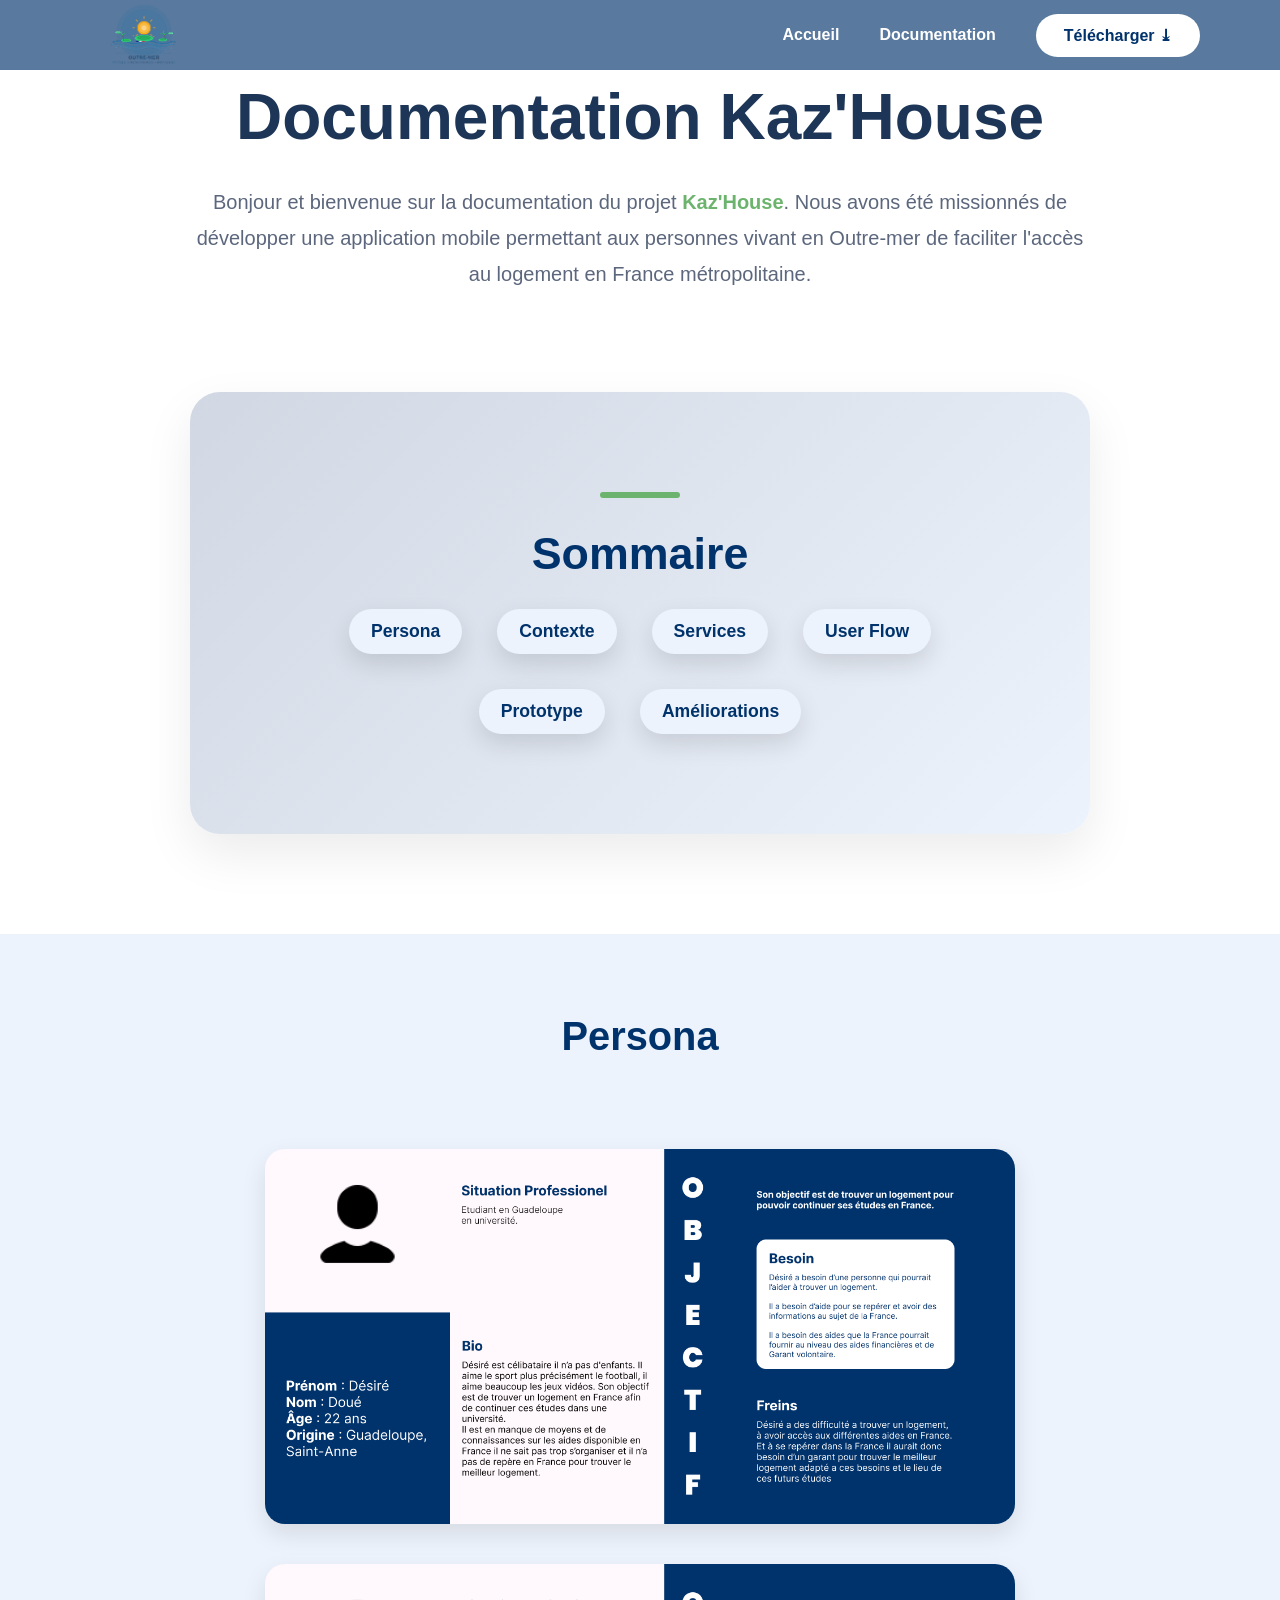
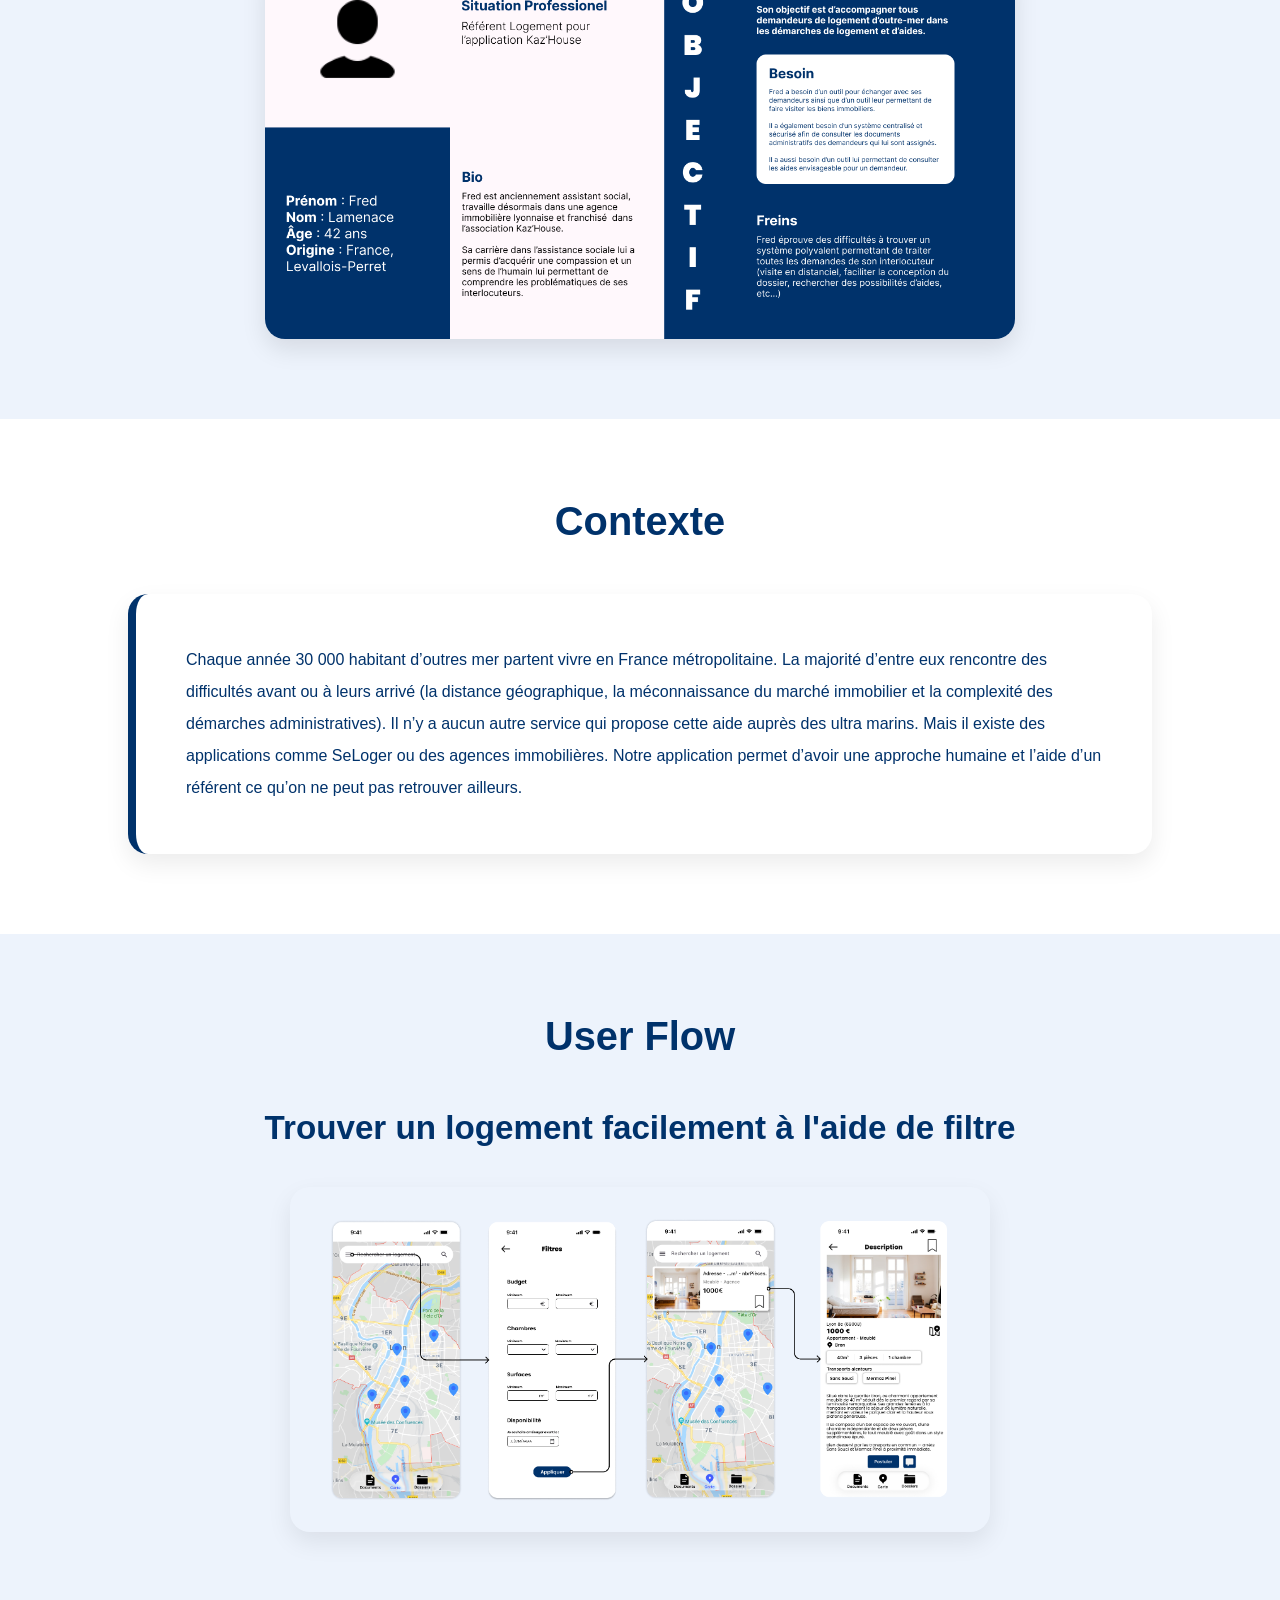
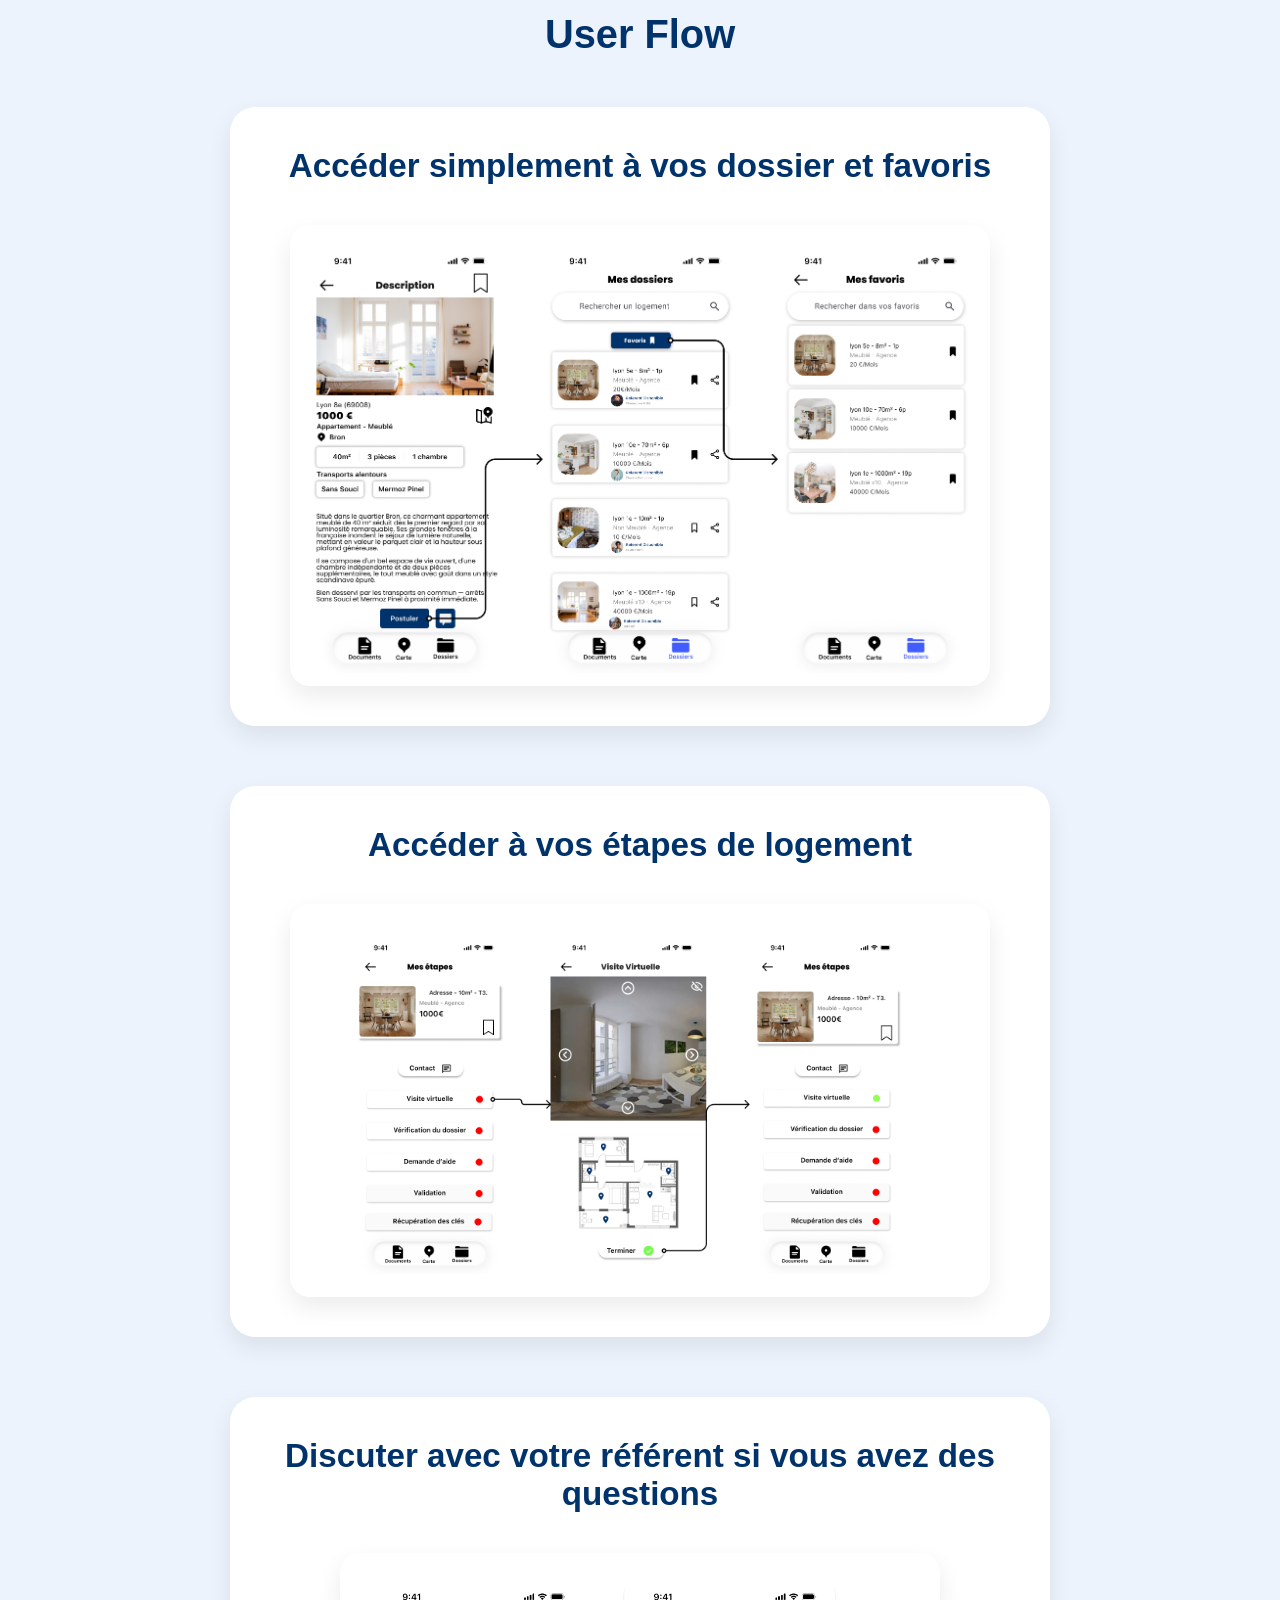
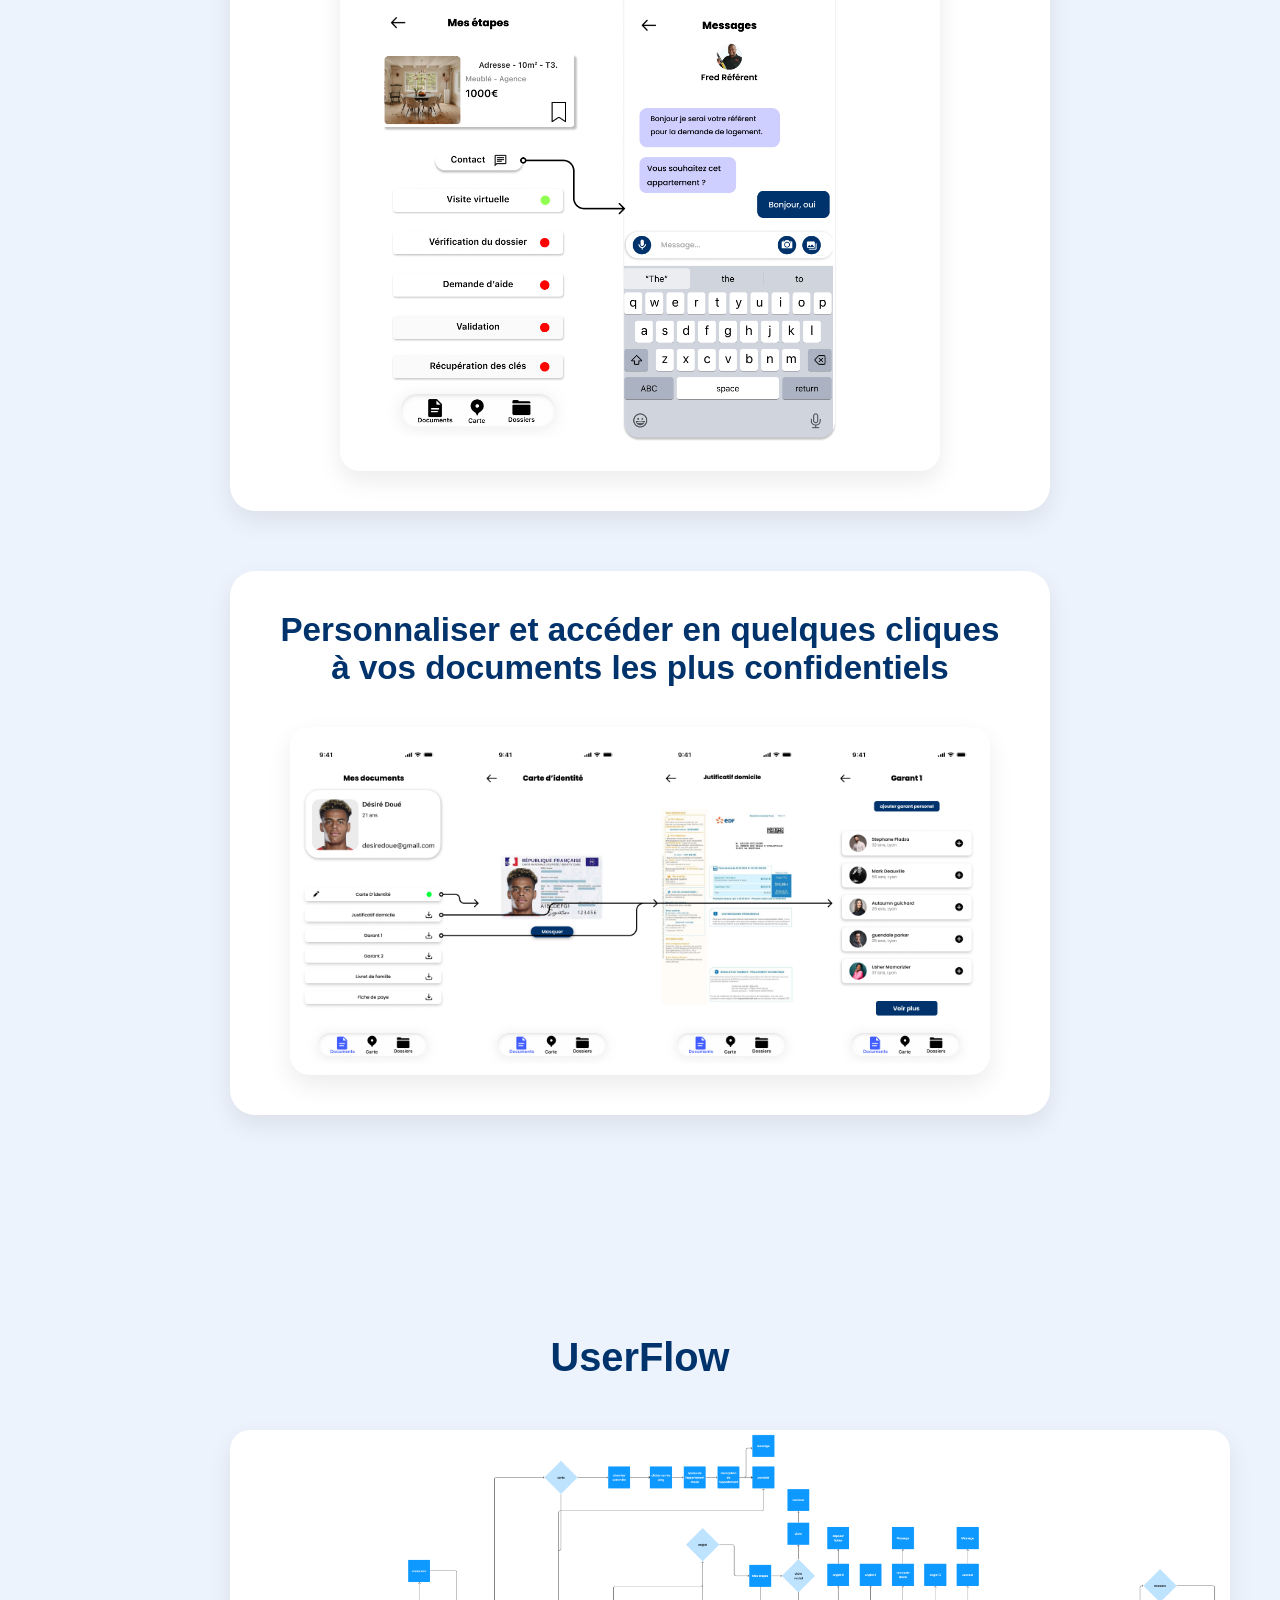
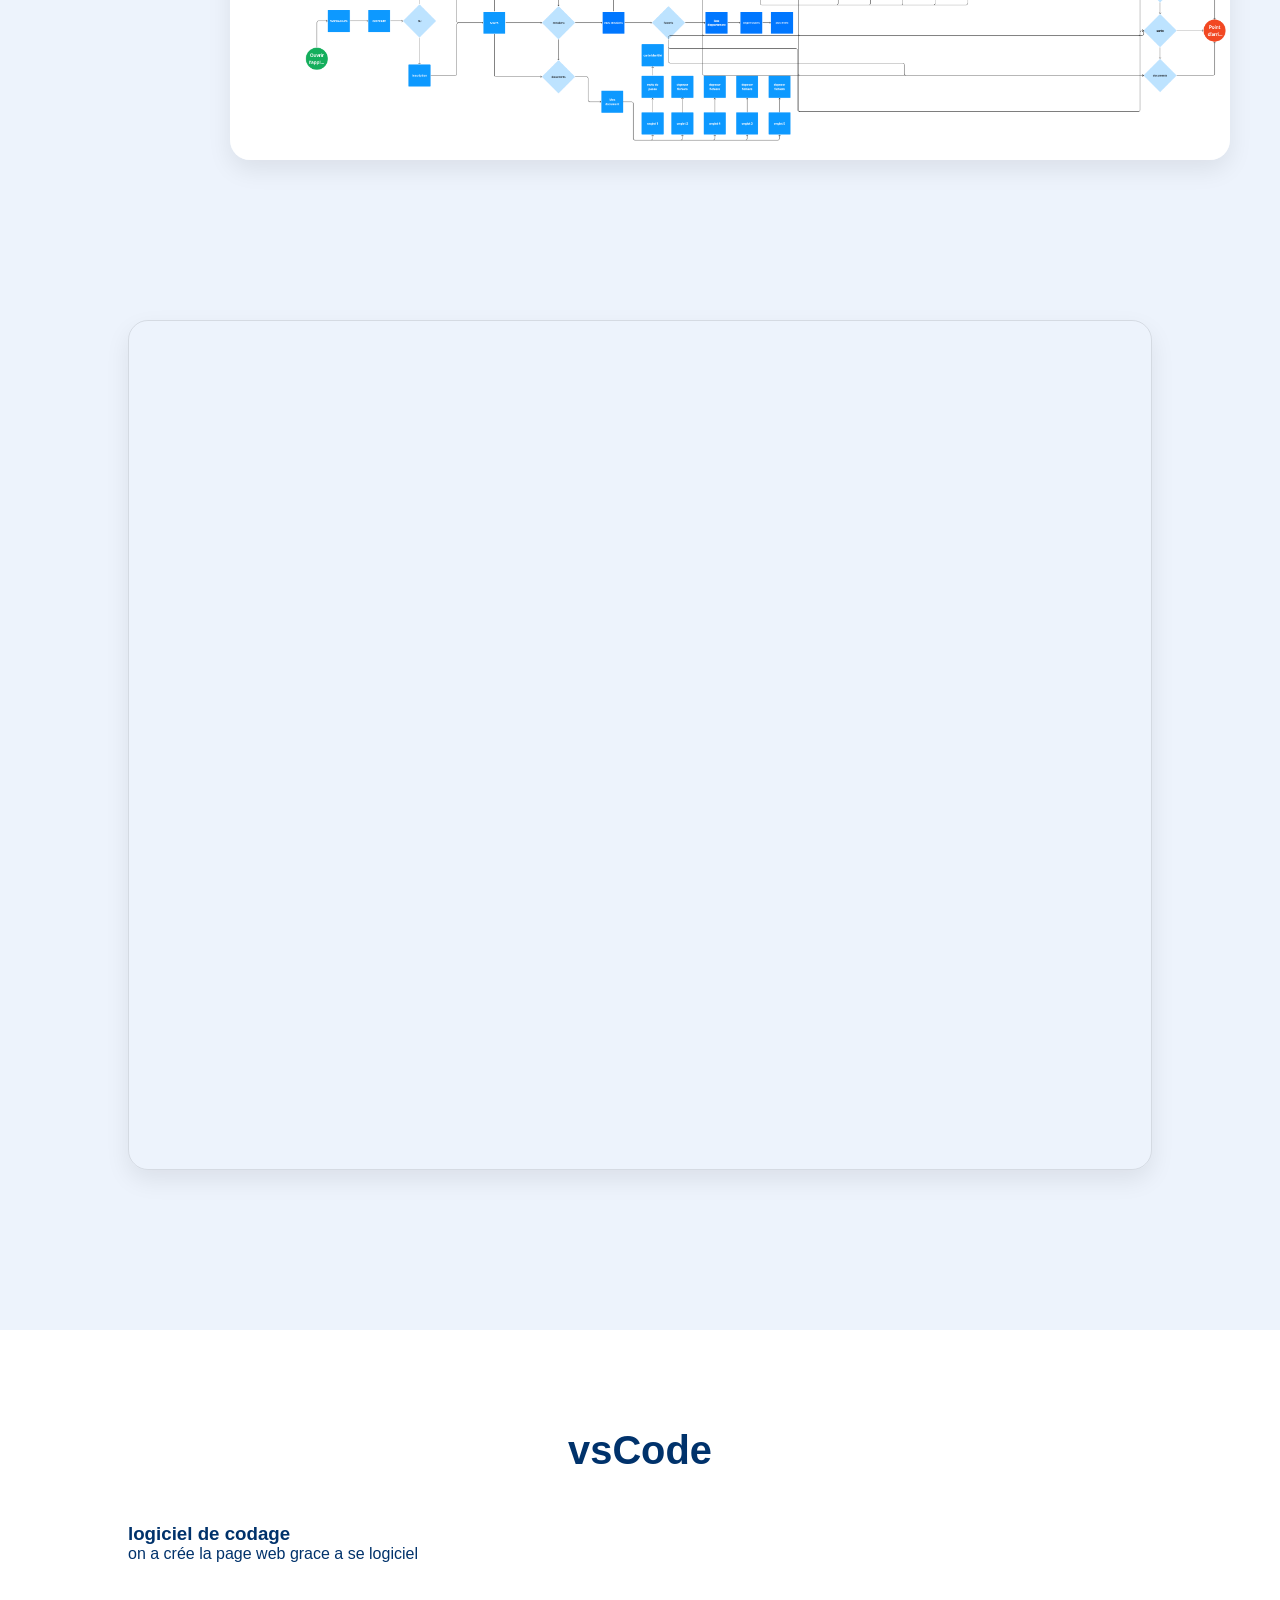
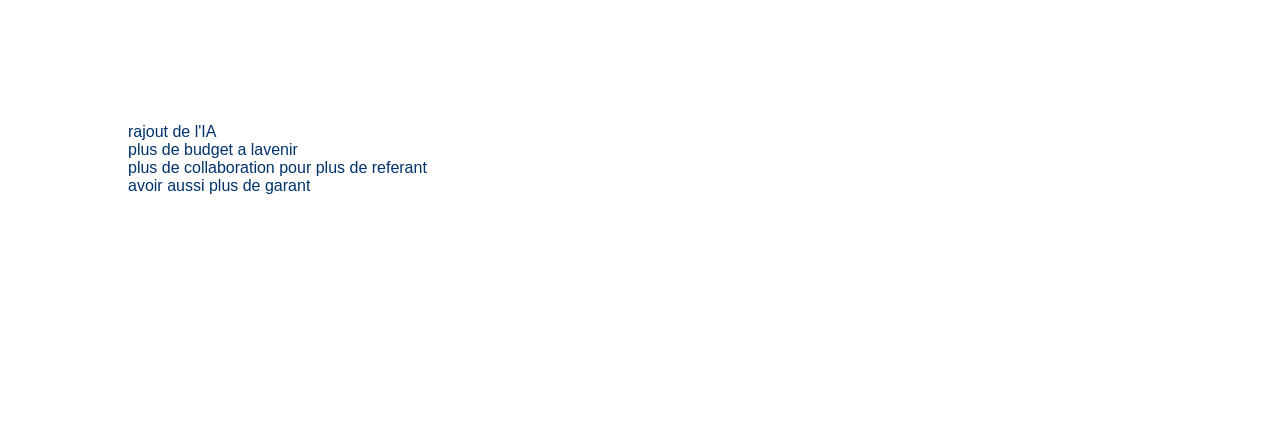
==== pages/documentation/documentation.html @ a9154dba "Update documentation.html" ====
<!DOCTYPE html>
<html lang="fr">

<head>
    <meta charset="UTF-8">
    <meta name="viewport" content="width=device-width, initial-scale=1.0">
    <link rel="stylesheet" href="documentation.css">
    <link rel="stylesheet" href="../../style.css">
    <title>Documentation Kaz'House</title>
</head>

<body>
    <!-- -----NAVIGATION----- -->
    <header>
        <img class="logo" src="../../assets/logo.png" alt="Kaz House" href="../../index.html">
        <nav class="lienNav">
            <a href="../../index.html">Accueil</a>
            <a href="pages/documentation/documentation.html">Documentation</a>
            <a class="buttonNav" href="#cta-section">
                Télécharger ⤓
            </a>
        </nav>
    </header>
    <!-- ---------- -->

    <!-- -----INTRO----- -->
    <section class="intro">
        <h1>Documentation Kaz'House</h1>
        <p>
            Bonjour et bienvenue sur la documentation du projet
            <span>Kaz'House</span>. Nous avons été missionnés de développer
            une application mobile permettant aux personnes vivant en
            Outre-mer de faciliter l'accès au logement en France
            métropolitaine.
        </p>
    </section>

    <section class="sommaire">
        <h2>Sommaire</h2>

        <ul>
            <li><a href="">Persona</a></li>
            <li><a href="">Contexte</a></li>
            <li><a href="">Services</a></li>
            <li><a href="">User Flow</a></li>
            <li><a href="">Prototype</a></li>
            <li><a href="">Améliorations</a></li>
        </ul>
    </section>
    <!-- ---------- -->

    <!-- -----PERSONA----- -->
    <section class="persona">
        <h2>Persona</h2>
        <img class="card-persona" src="../../assets/personaUtilisateur.png" alt="">
        <img class="card-persona" src="../../assets/personaReferent.png" alt="">
    </section>
    <!-- ---------- -->

    <!-- -----CONTEXTE----- -->
    <section class="contexte">
        <h2>Contexte</h2>
        <p class="paragraphe-contexte">Chaque année 30 000 habitant d’outres mer partent vivre en France métropolitaine.
            La majorité d’entre eux rencontre des difficultés avant ou à leurs arrivé (la distance géographique, la
            méconnaissance du marché immobilier et la complexité des démarches administratives).
            Il n’y a aucun autre service qui propose cette aide auprès des ultra marins. Mais il existe des applications
            comme SeLoger ou des agences immobilières. Notre application permet d’avoir une approche humaine et l’aide
            d’un référent ce qu’on ne peut pas retrouver ailleurs.
        </p>
    </section>
    <!-- ---------- -->


    <!-- -----WIREFRAME----- -->
    <section class="section-set-up maquette-section">
        <h2>User Flow</h2>
        <div class="scenario-specifique-maquette">
            <h3>Trouver un logement facilement à l'aide de filtre</h3>
            <div class="images-maquette">
                <img src="../../assets/TrouverLogementFiltre.png">
            </div>
        </div>

        <section class="section-set-up maquette-section">
            <h2>User Flow</h2>
            <div class="UserFlow">
                <h3>Accéder simplement à vos dossier et favoris</h3>
                <div class="images-maquette">
                    <img src="../../assets/frameDescriptionDossier.png">
                </div>
            </div>

            <div class="UserFlow">
                <h3>Accéder à vos étapes de logement</h3>
                <div class="images-maquette">
                    <img src="../../assets/EtapeLogement.png">
                </div>
            </div>

            <div class="UserFlow">
                <h3>Discuter avec votre référent si vous avez des questions</h3>
                <div class="images-documentWire">
                    <img src="../../assets/ReferentAideWire.png">
                </div>
            </div>

            <div class="UserFlow">
                <h3>Personnaliser et accéder en quelques cliques à vos documents les plus confidentiels</h3>
                <div class="images-maquette">
                    <img src="../../assets/DocumentWire.png">
                </div>
            </div>
        </section>

        <section class="wireframe">
            <h2>UserFlow</h2>
            <img src="../../assets/figmaUserflow.png" alt="">
        </section>
        <iframe style="border: 1px solid rgba(0, 0, 0, 0.1);" width="393" height="852" src="https://embed.figma.com/proto/iysvDVxhJqBZxOyCj4x4xF/kaz-home?node-id=725-2071&p=f&scaling=scale-down&content-scaling=fixed&page-id=4%3A27&starting-point-node-id=725%3A2071&embed-host=share%22
        allowfullscreen">
        </iframe>
    </section>

    <!-- -----TECHNOLOGIES----- -->
    <section class="technologies">
        <img class="card-Technologie-Imag"src="" alt="">
        <h2 class="card-Technologie-H2">vsCode</h2>
        <h3 class="card-Technologie-H3">logiciel de codage</h3>
        <p class="card-Technologie-Para">on a crée la page web grace a se logiciel</p>
        

        
    </section>
    <!-- ---------- -->

    <!-- -----EVOLUTIONS----- -->
    <section class="evolutions">

        <p>rajout de l'IA </p>
        <p>plus de budget a lavenir</p>
        <p>plus de collaboration pour plus de referant </p>
        <p>avoir aussi plus de garant</p>
        

    </section>
    <!-- ---------- -->

    <!-- -----INSPIRATIONS----- -->
    <section class="inspirations">

    </section>
    <!-- ---------- -->


</body>

</html>
---- pages/documentation/documentation.css ----
:root{
    --bleu:#00326B;
    --p-size:16px;
    --h1-size:47.78px;
    --h2-size:39.81px;
    --h3-size:33.18px;
    --h5-size:24px;
}

body{
    background-color:#F7F9FC;
}


header {
    position: fixed;
    top: 0;
    left: 0;
    width: 100%;
    height: 70px;
    padding: 0 80px;
    display: flex;
    justify-content: space-between;
    align-items: center;
    background: rgba(0, 50, 107, .65);
    z-index: 9999;
}

/* INTRO */

.intro {
    margin-top: 100px;
    max-width: 1100px;
    margin: 80px auto;
    text-align: center;
    padding: 0 20px;
}

.intro h1 {
    font-size: 4rem;
    font-weight: 700;
    margin-bottom: 30px;
    color: #1d3557;
}

.intro span {
    color: #6CB46D;
    font-weight: 700;
}

.intro p {
    max-width: 900px;
    margin: auto;
    font-size: 1.25rem;
    line-height: 1.8;
    color: #5c677d;
}

/* SOMMAIRE */

.sommaire {
    max-width: 900px;
    margin: 100px auto;
    padding: 50px;
    background: white;
    border-radius: 30px;
    box-shadow: 0 20px 50px rgba(0,0,0,0.08);
}

.sommaire h2 {
    text-align: center;
    font-size: 2.8rem;
    margin-bottom: 50px;
    color: #1d3557;
}

.sommaire ul {
    list-style: none;
    padding: 0;
    display: grid;
    grid-template-columns: repeat(auto-fit,minmax(250px,1fr));
    gap: 20px;
}

.sommaire li {
    transition: .3s;
}

.sommaire a {
    display: block;
    text-decoration: none;
    background: linear-gradient(135deg,#EDF3FC,#EDF3FC);
    color: white;
    padding: 22px;
    border-radius: 20px;
    font-size: 1.1rem;
    font-weight: 600;
    text-align: center;
    transition: .3s;
    box-shadow: 0 10px 25px rgba(0,0,0,0.12);
}

.sommaire a:hover {
    transform: translateY(-6px);
    box-shadow: 0 20px 35px rgba(0,0,0,0.15);
}

/* séparation */

.sommaire::before {
    content: "";
    display: block;
    width: 80px;
    height: 6px;
    background: #6CB46D;
    margin: 0 auto 30px;
    border-radius: 20px;
}




/* DEBUT Section nav */

.logo {
    height: 74px;
}

.lienNav {
    display: flex;
    align-items: center;
    gap: 40px;
}

.lienNav a {
    text-decoration: none;
    color: white;
    font-weight: 600;
}

.buttonNav {
    background: white;
    color: var(--bleu) !important;
    padding: 12px 28px;
    border-radius: 30px;
}

/* Section hero */

.sommaire{
    background:linear-gradient(135deg,#d1d8e3,#EDF3FC);
    padding:100px 10%;
    text-align:center;
}

.sommaire h1{
    color:white;
    font-size:var(--h1-size);
    margin-bottom:50px;
}

.sommaire div{
    background:white;
    max-width:700px;
    margin:auto;
    padding:40px;
    border-radius:25px;
    box-shadow:0 10px 30px rgba(0,0,0,0.1);
}

.sommaire h2{
    color:var(--bleu);
    margin-bottom:30px;
}

.sommaire ul{
    list-style:none;
    display:flex;
    justify-content:center;
    flex-wrap:wrap;
    gap:35px;
}

.sommaire li a{
    text-decoration:none;
    color:var(--bleu);
    font-weight:bold;
    background:#EDF3FC;
    padding:12px 22px;
    border-radius:30px;
}

/* Section hero */
section{
    padding:80px 10%;
}

section h2{
    text-align:center;
    color:var(--bleu);
    font-size:var(--h2-size);
    margin-bottom:50px;
}






/* Section Persona */

.persona{
    display:flex;
    justify-content:center;
    flex-direction:column;
    align-items:center;
    gap:40px;
    flex-wrap:wrap;
    background:#EDF3FC;
}

.card-persona{
    width:750px;
    max-width:100%;
    border-radius:20px;
    box-shadow:0 10px 25px rgba(0,0,0,0.1);
}
/* Section Persona */



/* Section contexte */

.paragraphe-contexte{
    background:white;
    max-width:1100px;
    margin:auto;
    padding:50px;
    border-radius:20px;
    line-height:2;
    box-shadow:0 10px 25px rgba(0,0,0,0.08);
    border-left:8px solid var(--bleu);
}
/* Section contexte */




/* Section Maquette */


.maquette-section{
    background:#EDF3FC;
    padding-bottom:80px;
}

.UserFlow{
    background:white;
    border-radius:25px;
    padding:40px;
    margin-bottom:60px;
    box-shadow:0 10px 25px rgba(0,0,0,0.08);
}

.maquette-section h3{
    text-align:center;
    font-size:var(--h3-size);
    color:var(--bleu);
    margin-bottom:40px;
}

.images-maquette{
    display:flex;
    justify-content:center;
    gap:30px;
}

.images-maquette img{
    width:700px;
    border-radius:20px;
    box-shadow:0 10px 25px rgba(0,0,0,0.08);
}

.images-documentWire{
    display:flex;
    justify-content:center;
    gap:30px;
}
.images-documentWire img{
    width:600px;
    border-radius:20px;
    box-shadow:0 10px 25px rgba(0,0,0,0.08);
    
}
/* Section Maquette */





/* Section UserFlow */
.wireframe{
    text-align:center;
}

.wireframe img{
    width:100%;
    width:1000px;
    border-radius:20px;
    box-shadow:0 10px 25px rgba(0,0,0,0.08);
    display:flex;
    justify-content:center;
}

.wireframe{
    text-align:center;
    font-size:var(--h3-size);
    color:var(--bleu);
}
/* Section UserFlow */

/* Section Figma */

iframe{
    display:block;
    width:100%;
    max-width:1200px;
    height:850px;
    margin:80px auto;
    border:none;
    border-radius:20px;
    box-shadow:0 10px 25px rgba(0,0,0,0.08);
}
/* Section UserFlow */
---- style.css ----
:root {
    --bleu: #00326B;
    --p-size: 16px;
    --h1-size: 47.78px;
    --h2-size:39.81px;
    --h3-size:33.18px;
    --h5-size: 24px;
}

* {
    margin: 0;
    padding: 0;
    box-sizing: border-box;
    font-family: "Poppins", sans-serif;
    text-decoration: none;
}

body {
    background: #ffffff;
    color: var(--bleu);
}
p{
    font-size: var(--p-size);
}
header {
    position: fixed;
    top: 0;
    left: 0;
    width: 100%;
    height: 70px;
    padding: 0 80px;
    display: flex;
    justify-content: space-between;
    align-items: center;
    background: rgba(0, 50, 107, .65);
    z-index: 9999;
}




/* DEBUT Section nav */

.logo {
    height: 74px;
}

.lienNav {
    display: flex;
    align-items: center;
    gap: 40px;
}

.lienNav a {
    text-decoration: none;
    color: white;
    font-weight: 600;
}

.buttonNav {
    background: white;
    color: var(--bleu) !important;
    padding: 12px 28px;
    border-radius: 30px;
}

/* FIN Section nav */







/* DEBUT Section hero */

.hero {
    height: 100vh;
    background: url("assets/imgHeroBackground.png");
    background-size: cover;
    background-position: center;
    display: flex;
    align-items: center;
    padding-left: 110px;
}

.heroContent {
    max-width: 600px;
    margin-top: 40px;
}

.heroContent h1 {
    color: white;
    font-size: var(--h1-size);
    font-weight: 700;
    line-height: 1.1;
    margin-bottom: 40px;
}

.stores {
    display: flex;
    gap: 20px;
}

.stores img {
    height: 55px;
}

/* FIN Section nav */





/* DEBUT Section problematique */

.problematic{
    background-color: var(--bleu);
    color: white;
}

.title-problematic{
    display: flex;
    justify-content: center;
    padding: 64px;
    font-size: var(--h2-size);
}

.content-problematic{
    display: flex;
    flex-direction: row;
    justify-content: center;
    align-items: center;
}

.img-problematic{
    width: 569px;
    height: 493px;
    padding: 30px;
}

.text-problematic{
    display: flex;
    flex-direction: column;
    gap: 24px;
    padding: 83px;
}

/* FIN Section problematique */








/* DEBUT Section solution */

.solution {
    padding: 100px 8%;
}

.solution h2 {
    text-align: center;
    font-size: var(--h2-size);
    color: var(--bleu);
    margin-bottom: 50px;
}

.boxReferent {
    max-width: 1200px;
    margin: auto;
    border: 4px solid var(--bleu);
    border-radius: 40px;
    padding: 35px 60px;
    background: white;
    text-align: center;
    margin-bottom: 80px;
}

.boxReferent p {
    color: var(--bleu);
    font-size: var(--p-size);
    font-weight: 600;
    line-height: 1.4;
}

.referentContent {
    display: flex;
    justify-content: center;
    align-items: center;
    gap: 100px;
}

.referentImage{
    width: 450px;
    
}

.referentTexte {
    max-width: 500px;
}

.referentTexte p {
    color: var(--bleu);
    font-size: var(--p-size);
    font-weight: 600;
    line-height: 1.7;
}

/* FIN Section solution */




.solutionReferent{
    padding: 120px 8%;
    background: #ffffff;
}

.solutionReferent h2{
    text-align: center;
    font-size: var(--h2-size);
    font-weight: 700;
    color: var(--bleu);
    margin-bottom: 80px;
}

.solutionReferent > div{
    display: flex;
    flex-direction: column;
    gap: 50px;
}

.solutionReferent article{
    display: flex;
    align-items: center;
    gap: 60px;
    background: #fff;
    border-radius: 35px;
    padding: 40px;
    box-shadow: 0 15px 40px rgba(0,0,0,0.08);
    transition: 0.3s;
}

.solutionReferent article:hover{
    transform: translateY(-8px);
}

.solutionReferent article:nth-child(even){
    flex-direction: row-reverse;
}

.solutionReferent article img{
    width: 220px;
    max-width: 45%;
    border-radius: 25px;
    object-fit: cover;
}

.solutionReferent article div{
    flex: 1;
}

.solutionReferent article h3{
    font-size: var(--h3-size);
    color: var(--bleu);
    margin-bottom: 20px;
    line-height: 1.3;
}

.solutionReferent article p{
    font-size: var(--p-size);
    line-height: 1.8;
    color: black;
}

/*Section solutionReferent */






/* Section Service */
.services{
    display:flex;
    flex-direction:row;
    gap:30px;
    flex-wrap:wrap;
    justify-content:center;
    margin-bottom:80px;
}

.services h2{
    width:100%;
    text-align:center;
    color:var(--bleu);
    font-size:var(--h2-size);
    margin-bottom:5px;
}

.card{
    width:310px;
    background:white;
    padding:35px;
    border-radius:20px;
    text-align:center;
    box-shadow:0 10px 25px rgba(0,0,0,0.08);
    transition:0.3s;
}

.card:hover{
    transform:translateY(-8px);
}

.card img{
    width:100%;
    width:100px;
    margin-bottom:20px;
}

.card h3{
    color:var(--bleu);
    margin-bottom:15px;
    font-size:var(--h4-size);
}

.card p{
    line-height:1.8;
    font-size:var(--p-size);
}

.Information{
    display: flex;
    flex-direction: row;
}

.Information p{
    margin-left: 10px;
    font-size: 10px;
    color: var(--bleu);
}
/* Section Service */









/* DEBUT Section preuve */
.preuve {
    background: var(--bleu);
    padding: 120px 8%;
}

.preuve h2 {
    text-align: center;
    font-size: var(--h2-size);
    color: white;
    margin-bottom: 100px;
}

.statsContainer {
    display: flex;
    justify-content: center;
    gap: 120px;
    margin-bottom: 100px;
}

.statCard {
    max-width: 450px;
    text-align: center;
    color: white;
}

.statCard h3 {
    font-size: var(--h3-size);
    font-weight: 300;
    margin-bottom: 10px;
}

.statTitre {
    color: #F3FF55;
    font-weight: 700;
    margin-bottom: 20px;
}

.statCard p:last-child {
    line-height: 1.6;
}

.avis {
    display: flex;
    justify-content: center;
    gap: 40px;
}

.cardAvis {
    width: 320px;
    background: white;
    padding: 20px;
    border-radius: 15px;
}

.cardAvis img {
    width: 45px;
    height: 45px;
    border-radius: 50%;
    margin-bottom: 15px;
}

.cardAvis p {
    font-size: var(--p-size);
    line-height: 1.5;
    margin-bottom: 15px;
}

.etoiles {
    font-size: 1.4rem;
    color: #b3be0c;
}
.etoiles span {
    font-size: (var(--p-size));
    color: (--bleu);
}

/* FIN Section preuve */







/* DEBUT Section engagement */


.engagement{
    text-align: center;
    padding: 80px 20px;
    background-color: #f5f5f5;
}

.titreEngagement h3{
    font-size: 60px;
    color: #003b82;
    margin-bottom: 20px;
}

.titreEngagement p{
    color: #003b82;
    margin-bottom: 50px;
}

.contenuEngagement ul{
    list-style: none;
    padding: 0;
    display: flex;
    flex-wrap: wrap;
    justify-content: center;
    gap: 15px;
}

.contenuEngagement li{
    background-color: #e8f0fa;
    color: #003b82;
    padding: 15px 25px;
    border-radius: 30px;
}

.btnDownload{
    display: inline-block;
    margin-top: 50px;
    background-color: #003b82;
    color: white;
    text-decoration: none;
    padding: 25px 60px;
    border-radius: 15px;
    font-weight: bold;
}

/* FIN Section Engagement */





/* DEBUT Section CTA */


.container{
    margin: auto;
    width: 1080px;
}

.cta-section {
    background: var(--bleu);
    color: white;
    min-height: 100vh;
    display: flex;
    align-items: center;
}

.content-cta{
    display: flex;
    flex-direction: row;
    justify-content: center;
    gap : 8rem;
    align-items: center;
    margin: auto;
    width: 90px;
}

.stores-cta{
    display: flex;
    gap : 50px;
}

.stores-cta img{
    width: 234px;
    height: 69px;
    margin-top: 50px;
}

.qrcode-cta img{
    width: 353px;
}

.text-app-cta{
    font-size: var(--h5-size);
    font-weight: bold;
}

.text-qr-cta{
    font-size: var(--h5-size);
    font-weight: bold;
    text-align: end;
}

    /* FIN Section CTA */
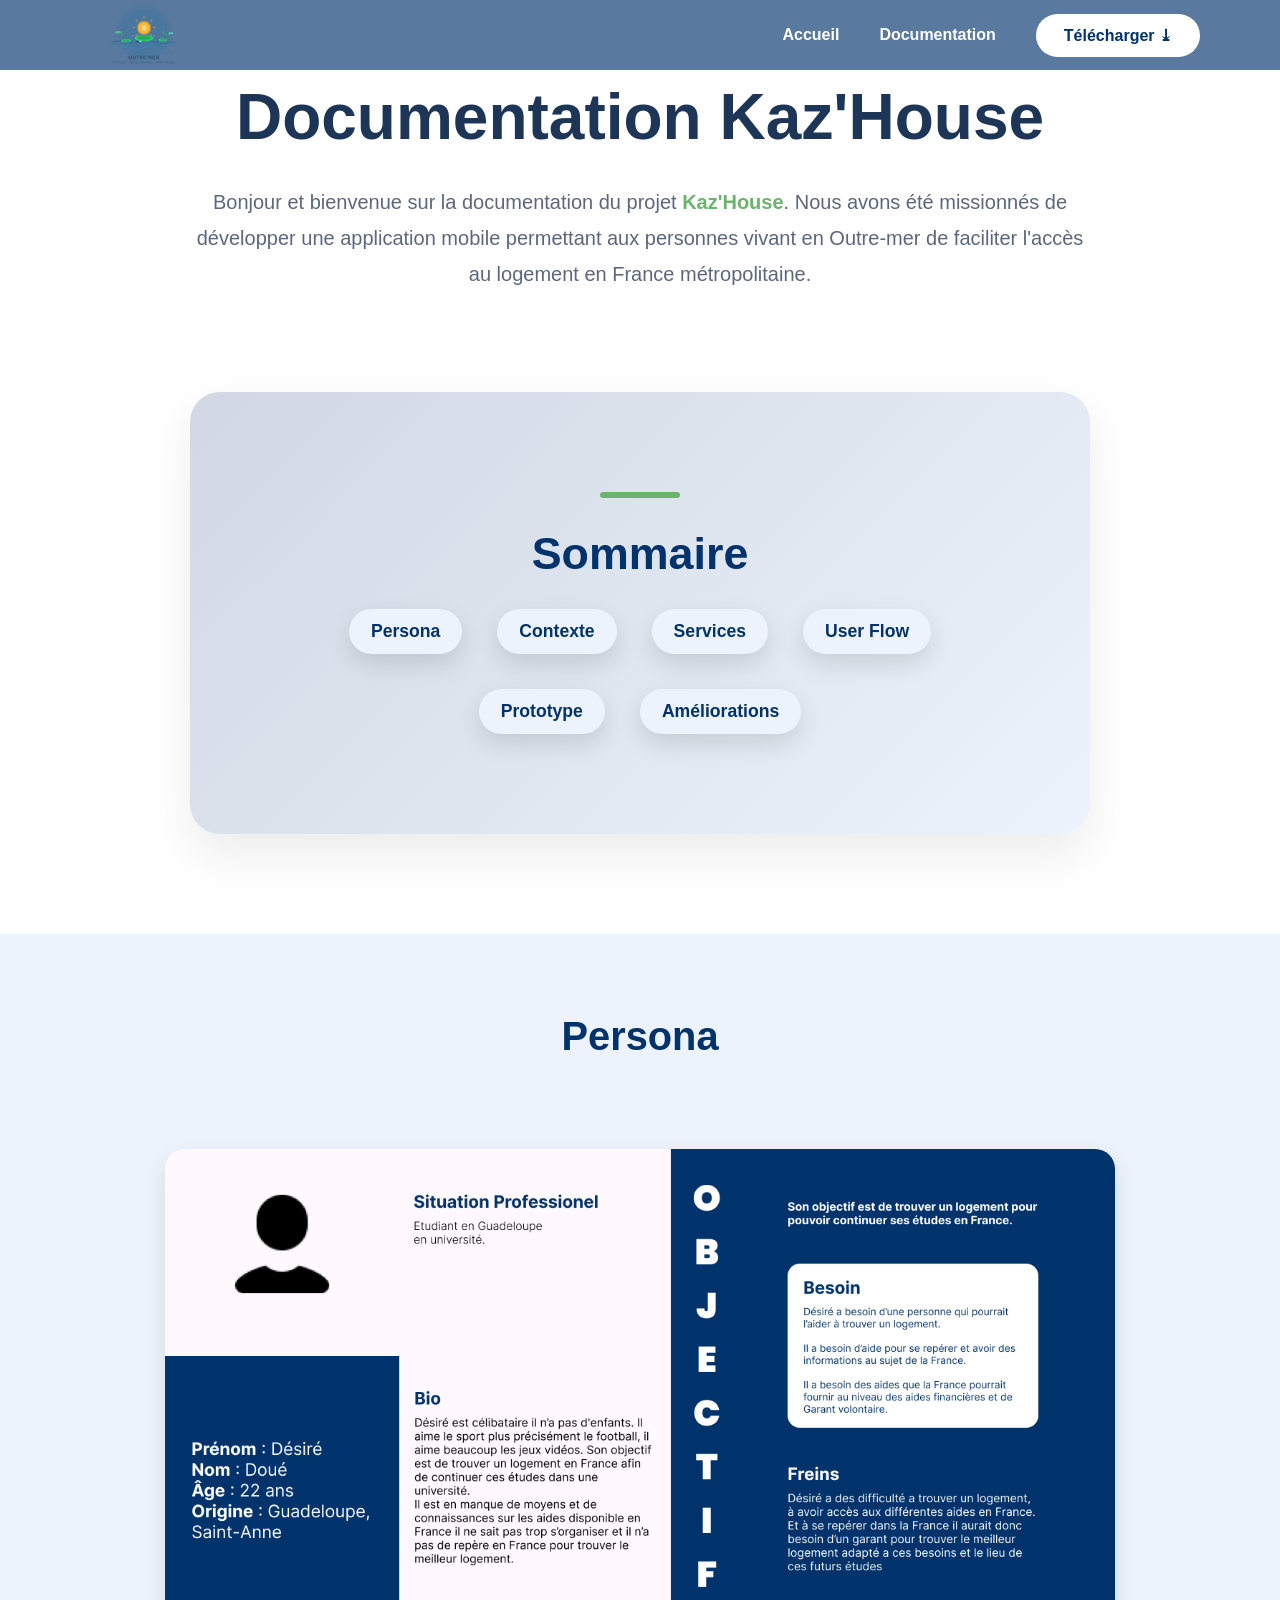
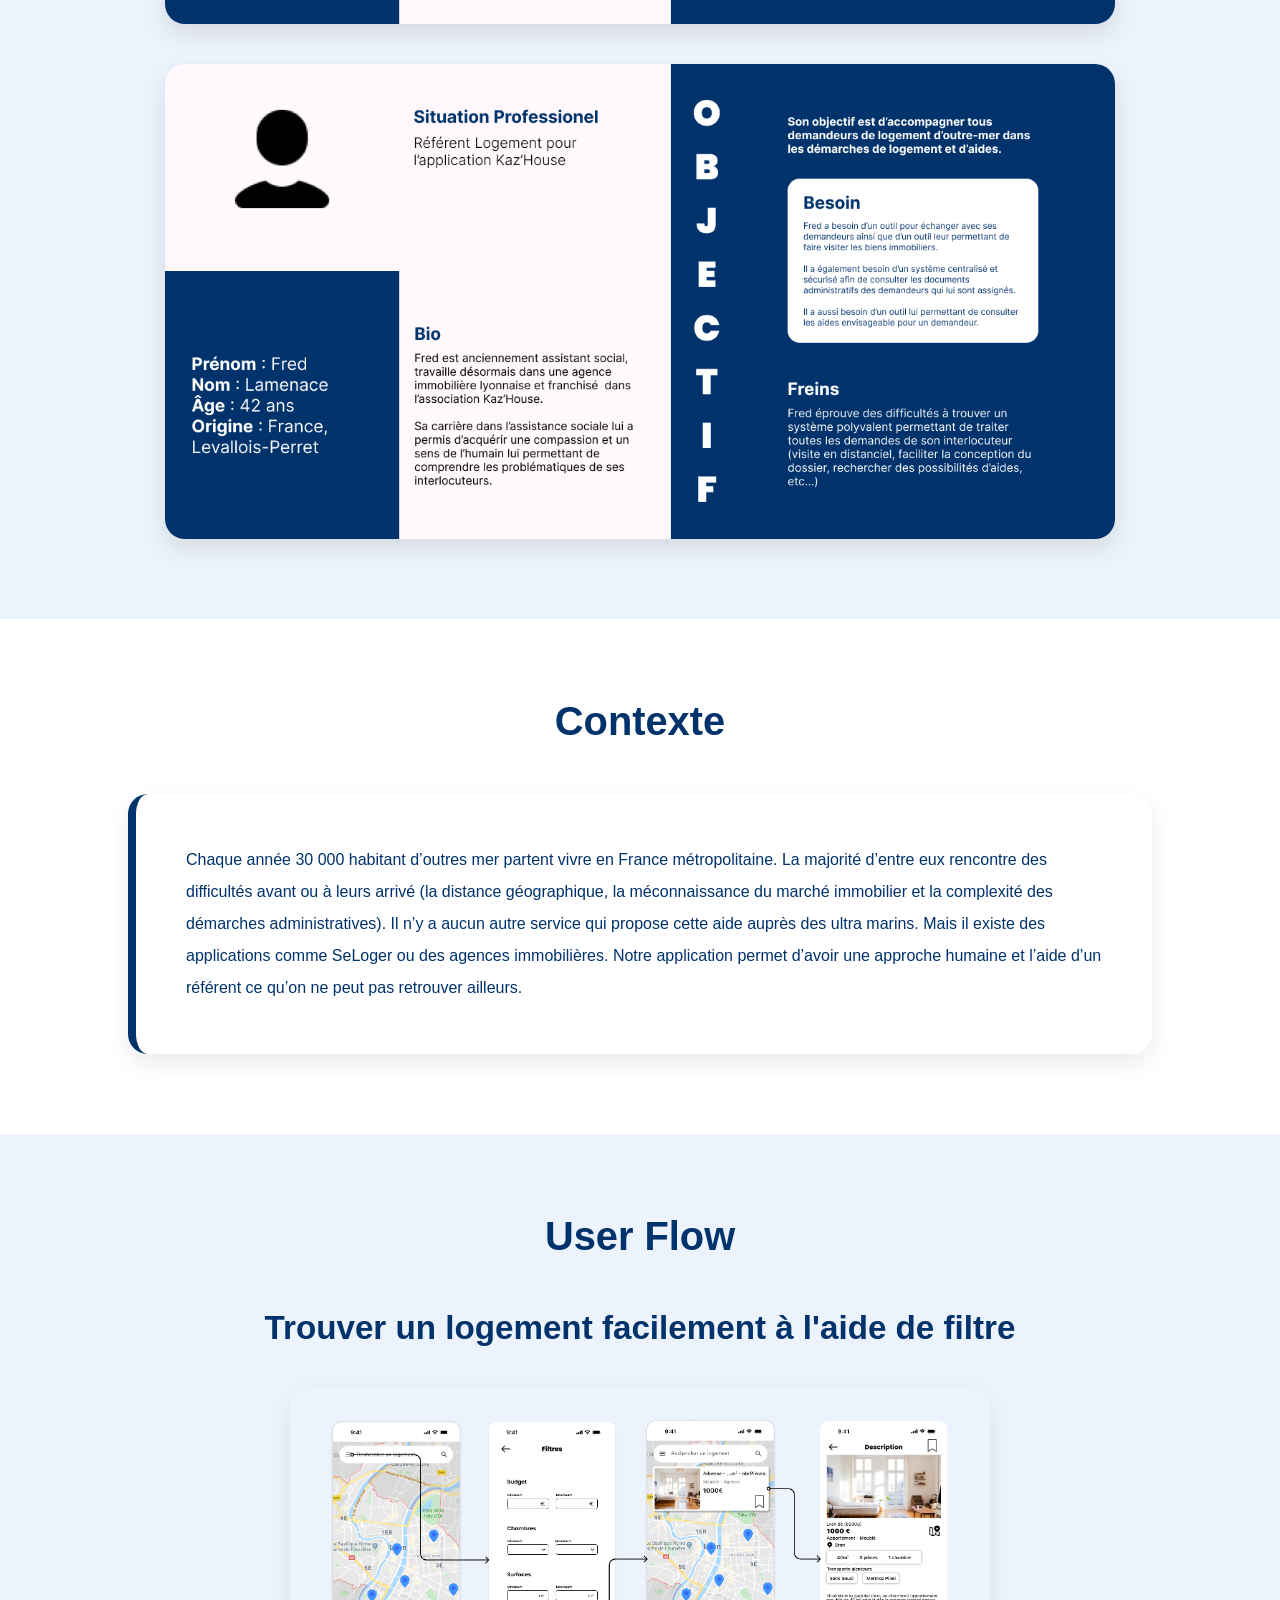
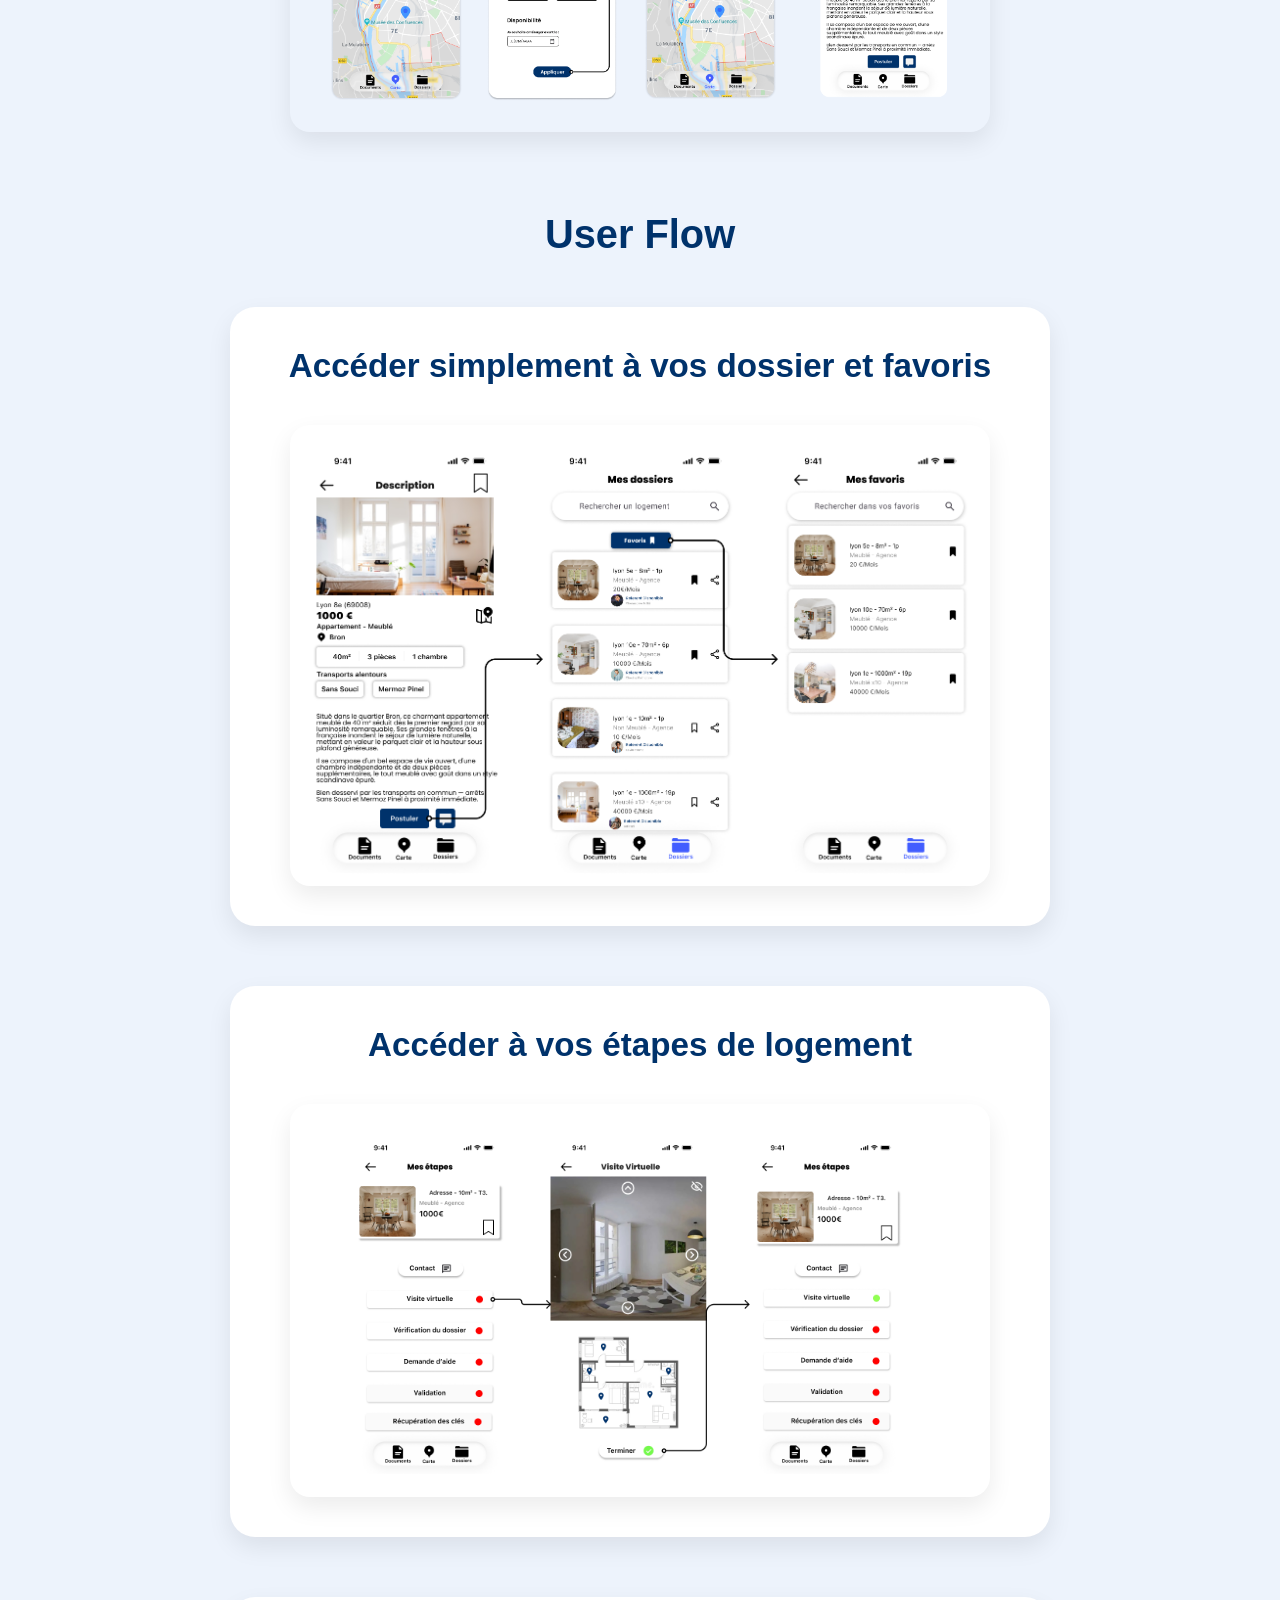
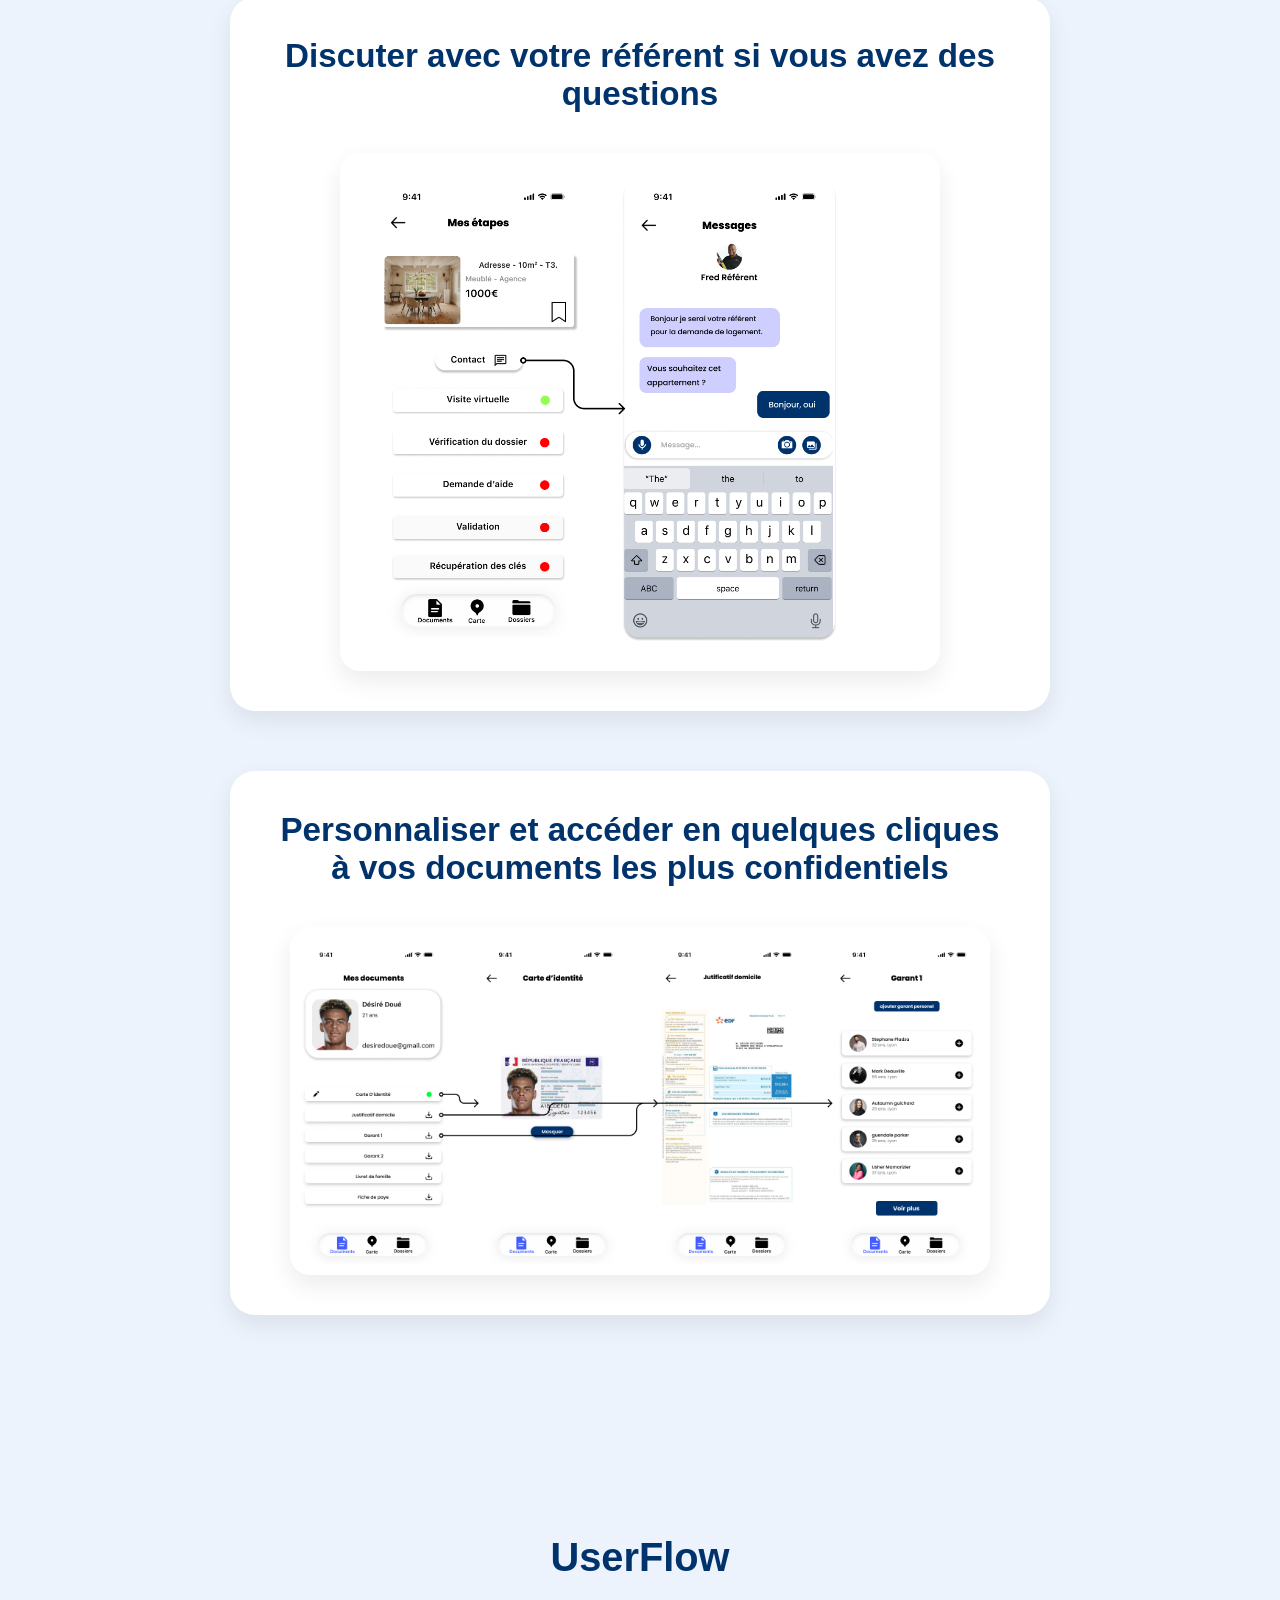
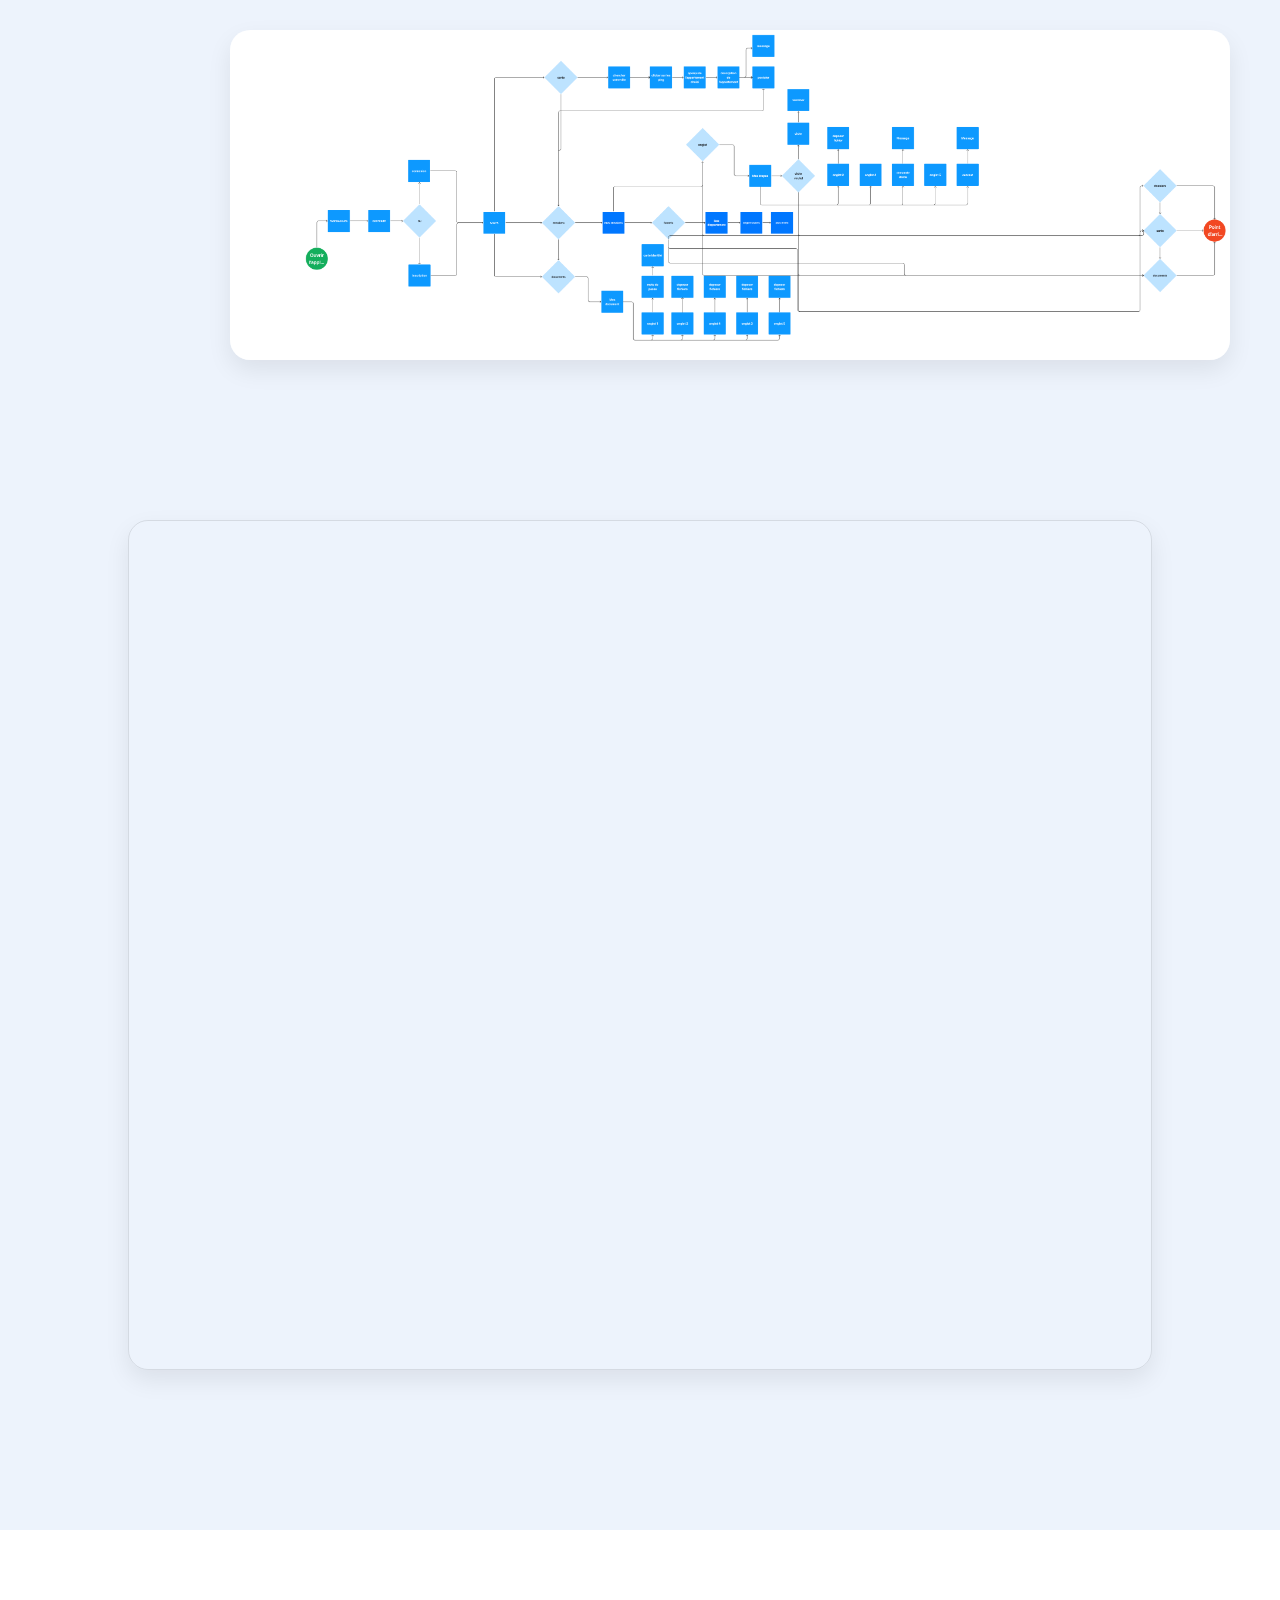
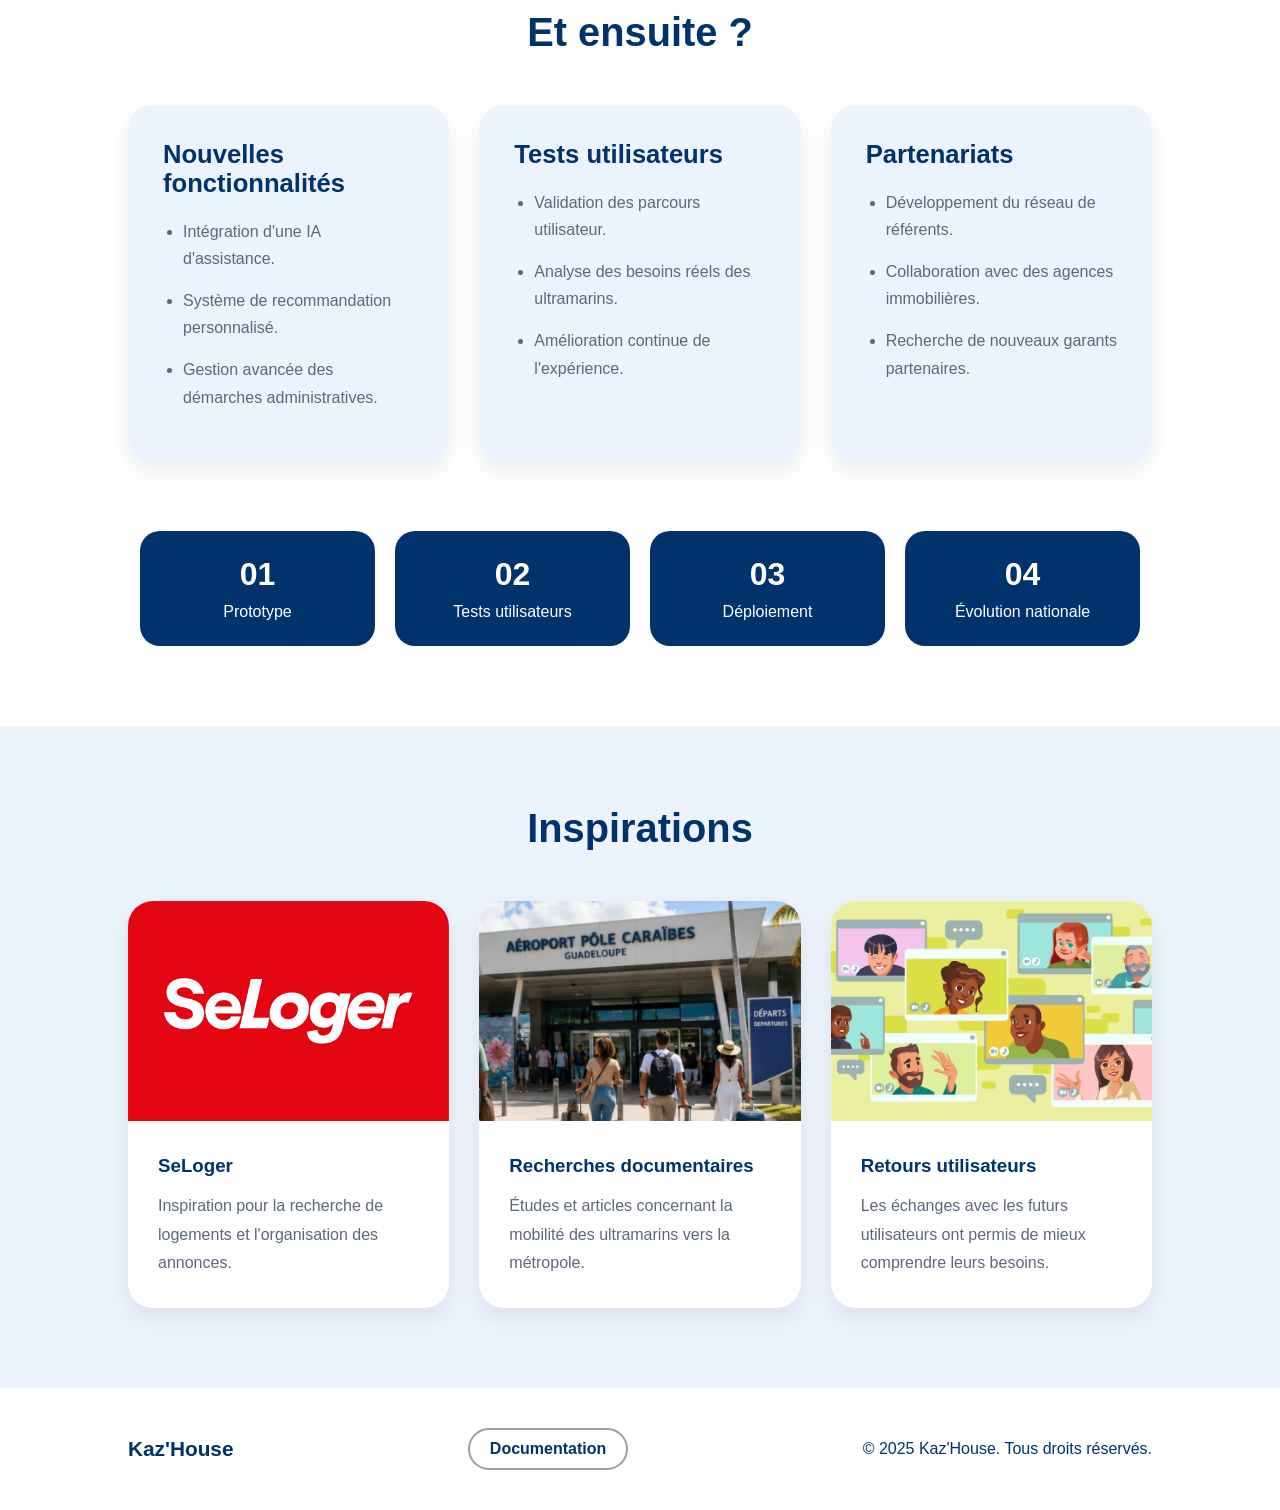
==== commit 358962b4: "AH LA ON EST BIEEENNN" ====
--- a/pages/documentation/documentation.html
+++ b/pages/documentation/documentation.html
@@ -121,37 +121,107 @@
         </iframe>
     </section>
 
-    <!-- -----TECHNOLOGIES----- -->
-    <section class="technologies">
-        <img class="card-Technologie-Imag"src="" alt="">
-        <h2 class="card-Technologie-H2">vsCode</h2>
-        <h3 class="card-Technologie-H3">logiciel de codage</h3>
-        <p class="card-Technologie-Para">on a crée la page web grace a se logiciel</p>
-        
-
-        
-    </section>
-    <!-- ---------- -->
-
-    <!-- -----EVOLUTIONS----- -->
     <section class="evolutions">
-
-        <p>rajout de l'IA </p>
-        <p>plus de budget a lavenir</p>
-        <p>plus de collaboration pour plus de referant </p>
-        <p>avoir aussi plus de garant</p>
-        
-
-    </section>
-    <!-- ---------- -->
-
-    <!-- -----INSPIRATIONS----- -->
+        <h2>Et ensuite ?</h2>
+
+        <div class="evolution-container">
+
+            <div class="evolution-card">
+                <h3>Nouvelles fonctionnalités</h3>
+                <ul>
+                    <li>Intégration d'une IA d'assistance.</li>
+                    <li>Système de recommandation personnalisé.</li>
+                    <li>Gestion avancée des démarches administratives.</li>
+                </ul>
+            </div>
+
+            <div class="evolution-card">
+                <h3>Tests utilisateurs</h3>
+                <ul>
+                    <li>Validation des parcours utilisateur.</li>
+                    <li>Analyse des besoins réels des ultramarins.</li>
+                    <li>Amélioration continue de l'expérience.</li>
+                </ul>
+            </div>
+
+            <div class="evolution-card">
+                <h3>Partenariats</h3>
+                <ul>
+                    <li>Développement du réseau de référents.</li>
+                    <li>Collaboration avec des agences immobilières.</li>
+                    <li>Recherche de nouveaux garants partenaires.</li>
+                </ul>
+            </div>
+
+        </div>
+
+        <div class="roadmap">
+            <div class="step-roadmap">
+                <span>01</span>
+                Prototype
+            </div>
+
+            <div class="step-roadmap">
+                <span>02</span>
+                Tests utilisateurs
+            </div>
+
+            <div class="step-roadmap">
+                <span>03</span>
+                Déploiement
+            </div>
+
+            <div class="step-roadmap">
+                <span>04</span>
+                Évolution nationale
+            </div>
+        </div>
+    </section>
+
+
     <section class="inspirations">
-
-    </section>
-    <!-- ---------- -->
-
-
-</body>
-
-</html>+        <h2>Inspirations</h2>
+
+        <div class="inspiration-grid">
+
+            <div class="inspiration-card">
+                <img src="../../assets/imageSeLoger.png" alt="">
+                <div class="inspiration-content">
+                    <h3>SeLoger</h3>
+                    <p>
+                        Inspiration pour la recherche de logements et
+                        l'organisation des annonces.
+                    </p>
+                </div>
+            </div>
+
+            <div class="inspiration-card">
+                <img src="../../assets/imgProblematique.png" alt="">
+                <div class="inspiration-content">
+                    <h3>Recherches documentaires</h3>
+                    <p>
+                        Études et articles concernant la mobilité des
+                        ultramarins vers la métropole.
+                    </p>
+                </div>
+            </div>
+
+            <div class="inspiration-card">
+                <img src="../../assets/imgTestUtilisateur.jpg" alt="">
+                <div class="inspiration-content">
+                    <h3>Retours utilisateurs</h3>
+                    <p>
+                        Les échanges avec les futurs utilisateurs ont permis
+                        de mieux comprendre leurs besoins.
+                    </p>
+                </div>
+            </div>
+
+        </div>
+    </section>
+    <footer>
+        <p>Kaz'House</p>
+        <a href="pages/documentation/documentation.html">Documentation</a>
+        <p>© 2025 Kaz'House. Tous droits réservés.</p>
+    </footer>
+</body>
--- a/pages/documentation/documentation.css
+++ b/pages/documentation/documentation.css
@@ -220,7 +220,7 @@
 }
 
 .card-persona{
-    width:750px;
+    width:950px;
     max-width:100%;
     border-radius:20px;
     box-shadow:0 10px 25px rgba(0,0,0,0.1);
@@ -333,3 +333,201 @@
 }
 /* Section UserFlow */
 
+/* ========================= */
+/* SECTION TECHNOLOGIES */
+/* ========================= */
+
+.technologies{
+    background:#EDF3FC;
+    text-align:center;
+}
+
+.card-technologie{
+    max-width:900px;
+    margin:auto;
+    background:white;
+    padding:50px;
+    border-radius:25px;
+    box-shadow:0 10px 25px rgba(0,0,0,0.08);
+}
+
+.card-Technologie-Imag{
+    width:120px;
+    margin-bottom:25px;
+}
+
+.card-Technologie-H2{
+    color:var(--bleu);
+    margin-bottom:10px;
+}
+
+.card-Technologie-H3{
+    color:#6CB46D;
+    margin-bottom:20px;
+}
+
+.card-Technologie-Para{
+    color:#5c677d;
+    line-height:1.8;
+}
+
+
+/* ========================= */
+/* SECTION EVOLUTIONS */
+/* ========================= */
+
+.evolutions{
+    background:white;
+}
+
+.evolution-container{
+    max-width:1200px;
+    margin:auto;
+    display:grid;
+    grid-template-columns:repeat(auto-fit,minmax(320px,1fr));
+    gap:30px;
+}
+
+.evolution-card{
+    background:#EDF3FC;
+    padding:35px;
+    border-radius:25px;
+    box-shadow:0 10px 25px rgba(0,0,0,0.08);
+    transition:.3s;
+}
+
+.evolution-card:hover{
+    transform:translateY(-8px);
+}
+
+.evolution-card h3{
+    color:var(--bleu);
+    margin-bottom:20px;
+    font-size:1.6rem;
+}
+
+.evolution-card ul{
+    padding-left:20px;
+}
+
+.evolution-card li{
+    margin-bottom:15px;
+    color:#5c677d;
+    line-height:1.7;
+}
+
+/* Roadmap */
+
+.roadmap{
+    max-width:1000px;
+    margin:70px auto 0;
+    display:flex;
+    justify-content:space-between;
+    gap:20px;
+    flex-wrap:wrap;
+}
+
+.step-roadmap{
+    flex:1;
+    min-width:220px;
+    background:var(--bleu);
+    color:white;
+    padding:25px;
+    border-radius:20px;
+    text-align:center;
+    position:relative;
+}
+
+.step-roadmap span{
+    display:block;
+    font-size:2rem;
+    font-weight:bold;
+    margin-bottom:10px;
+}
+
+/* ========================= */
+/* SECTION INSPIRATIONS */
+/* ========================= */
+
+.inspirations{
+    background:#EDF3FC;
+}
+
+.inspiration-grid{
+    max-width:1200px;
+    margin:auto;
+    display:grid;
+    grid-template-columns:repeat(auto-fit,minmax(320px,1fr));
+    gap:30px;
+}
+
+.inspiration-card{
+    background:white;
+    border-radius:25px;
+    overflow:hidden;
+    box-shadow:0 10px 25px rgba(0,0,0,0.08);
+    transition:.3s;
+}
+
+.inspiration-card:hover{
+    transform:translateY(-8px);
+}
+
+.inspiration-card img{
+    width:100%;
+    height:220px;
+    object-fit:cover;
+}
+
+.inspiration-content{
+    padding:30px;
+}
+
+.inspiration-content h3{
+    color:var(--bleu);
+    margin-bottom:15px;
+}
+
+.inspiration-content p{
+    color:#5c677d;
+    line-height:1.8;
+}
+
+footer{
+    background: var(--white);
+    color: var(--bleu);
+    padding: 40px 10%;
+    display: flex;
+    justify-content: space-between;
+    align-items: center;
+    flex-wrap: wrap;
+    gap: 20px;
+}
+
+footer p{
+    margin: 0;
+    font-size: 1rem;
+}
+
+footer p:first-child{
+    font-size: 1.3rem;
+    font-weight: 700;
+}
+
+footer a{
+    color: var(--bleu);
+    text-decoration: none;
+    font-weight: 600;
+    padding: 10px 20px;
+    border: 2px solid rgb(159, 159, 159);
+    border-radius: 30px;
+    transition: 0.3s ease;
+}
+
+footer a:hover{
+    background: #e8f0fa;
+    color: var(--white);
+    border-color: rgb(222, 222, 222);
+}
+
+
--- a/style.css
+++ b/style.css
@@ -91,7 +91,7 @@
 
 .heroContent h1 {
     color: white;
-    font-size: var(--h1-size);
+    font-size: var(--h2-size);
     font-weight: 700;
     line-height: 1.1;
     margin-bottom: 40px;
@@ -543,3 +543,46 @@
 }
 
     /* FIN Section CTA */
+
+    /* ========================= */
+/* FOOTER */
+/* ========================= */
+
+footer{
+    background: var(--white);
+    color: var(--bleu);
+    padding: 40px 10%;
+    display: flex;
+    justify-content: space-between;
+    align-items: center;
+    flex-wrap: wrap;
+    gap: 20px;
+}
+
+footer p{
+    margin: 0;
+    font-size: 1rem;
+}
+
+footer p:first-child{
+    font-size: 1.3rem;
+    font-weight: 700;
+}
+
+footer a{
+    color: var(--bleu);
+    text-decoration: none;
+    font-weight: 600;
+    padding: 10px 20px;
+    border: 2px solid rgb(159, 159, 159);
+    border-radius: 30px;
+    transition: 0.3s ease;
+}
+
+footer a:hover{
+    background: #e8f0fa;
+    color: var(--white);
+    border-color: rgb(222, 222, 222);
+}
+
+
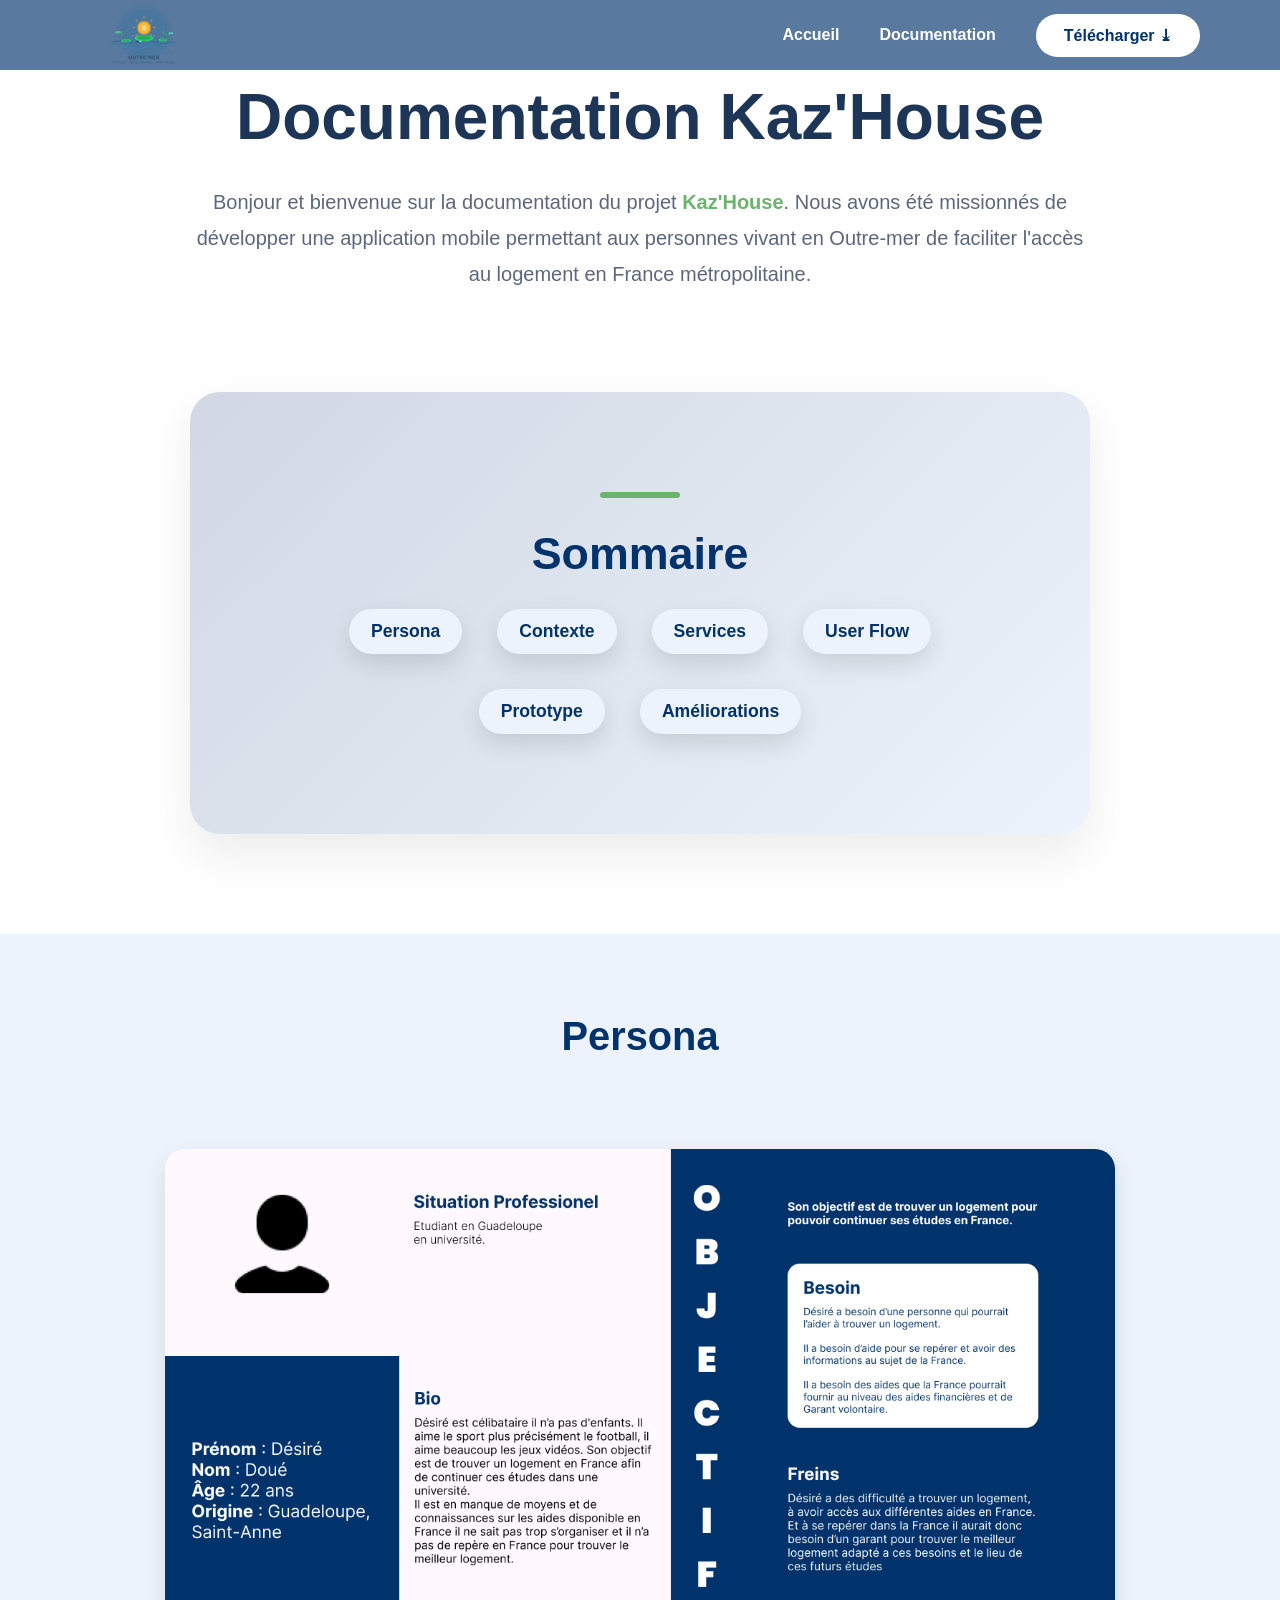
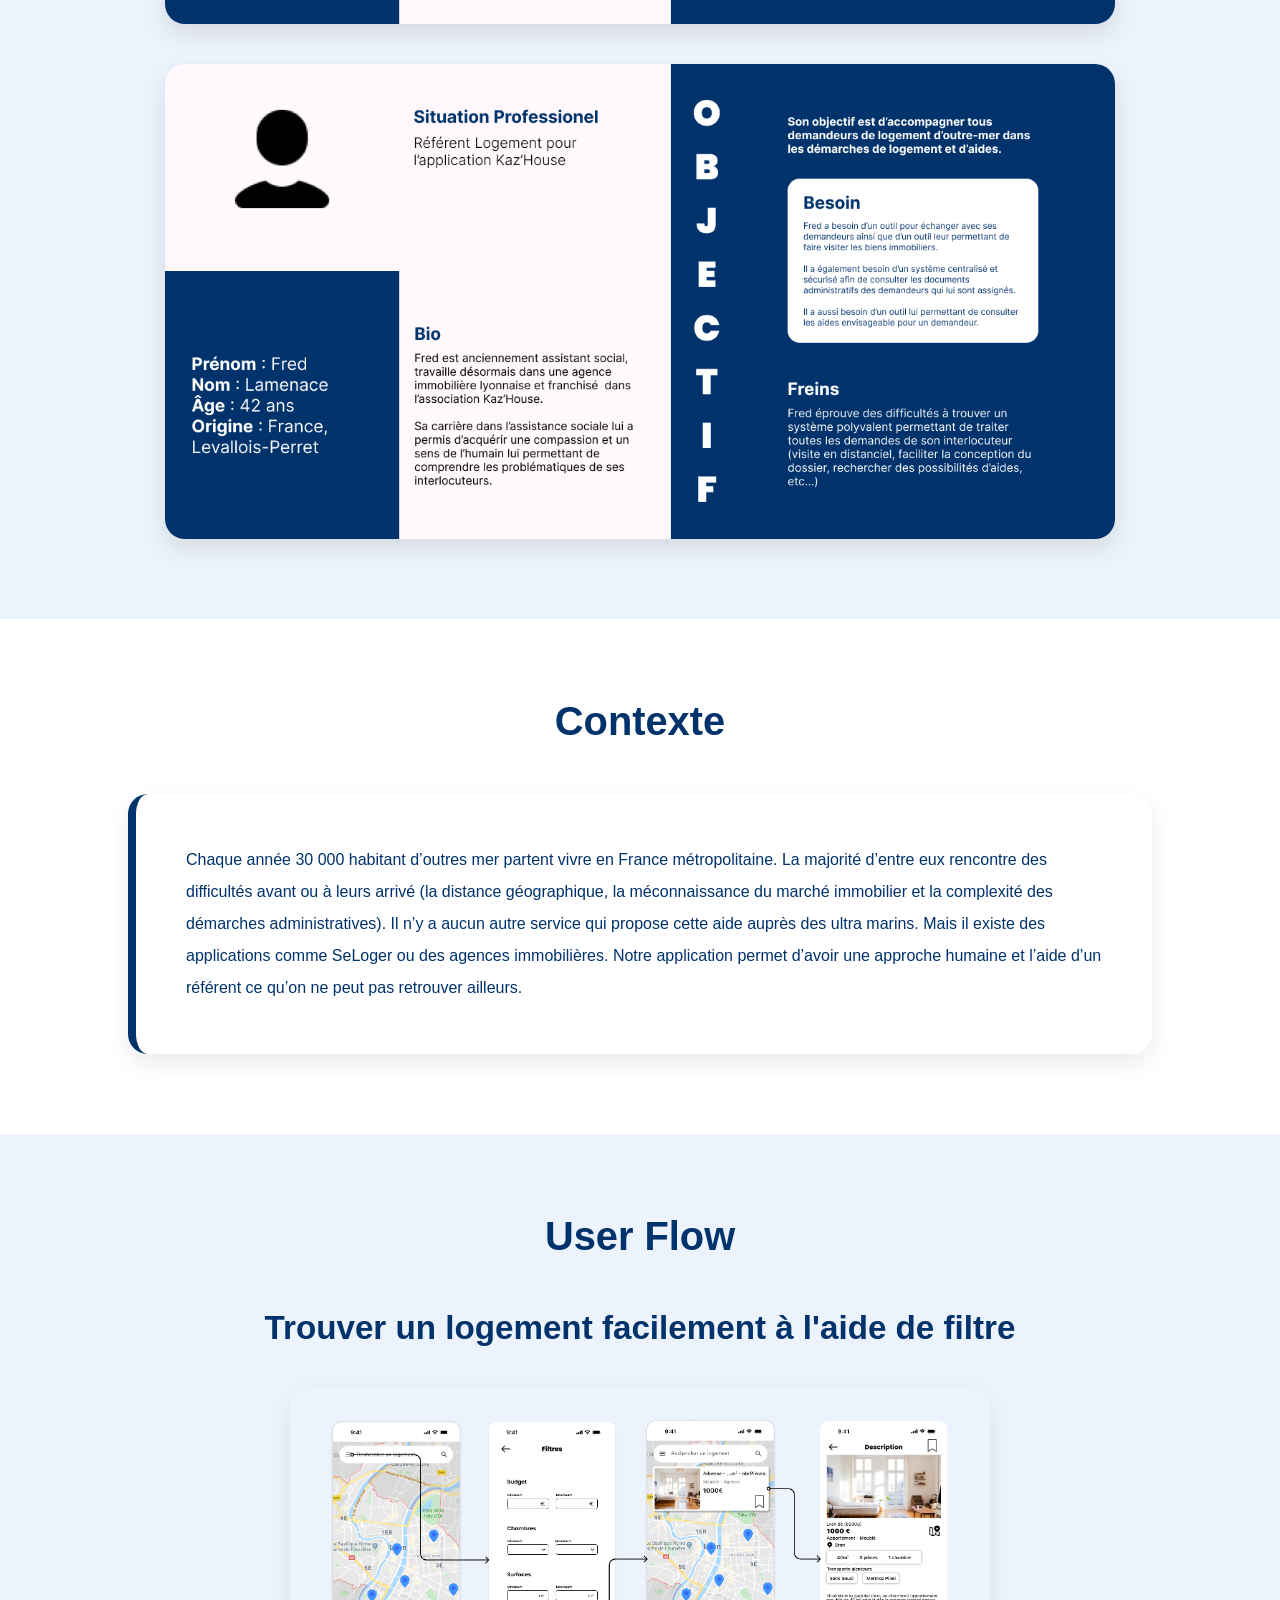
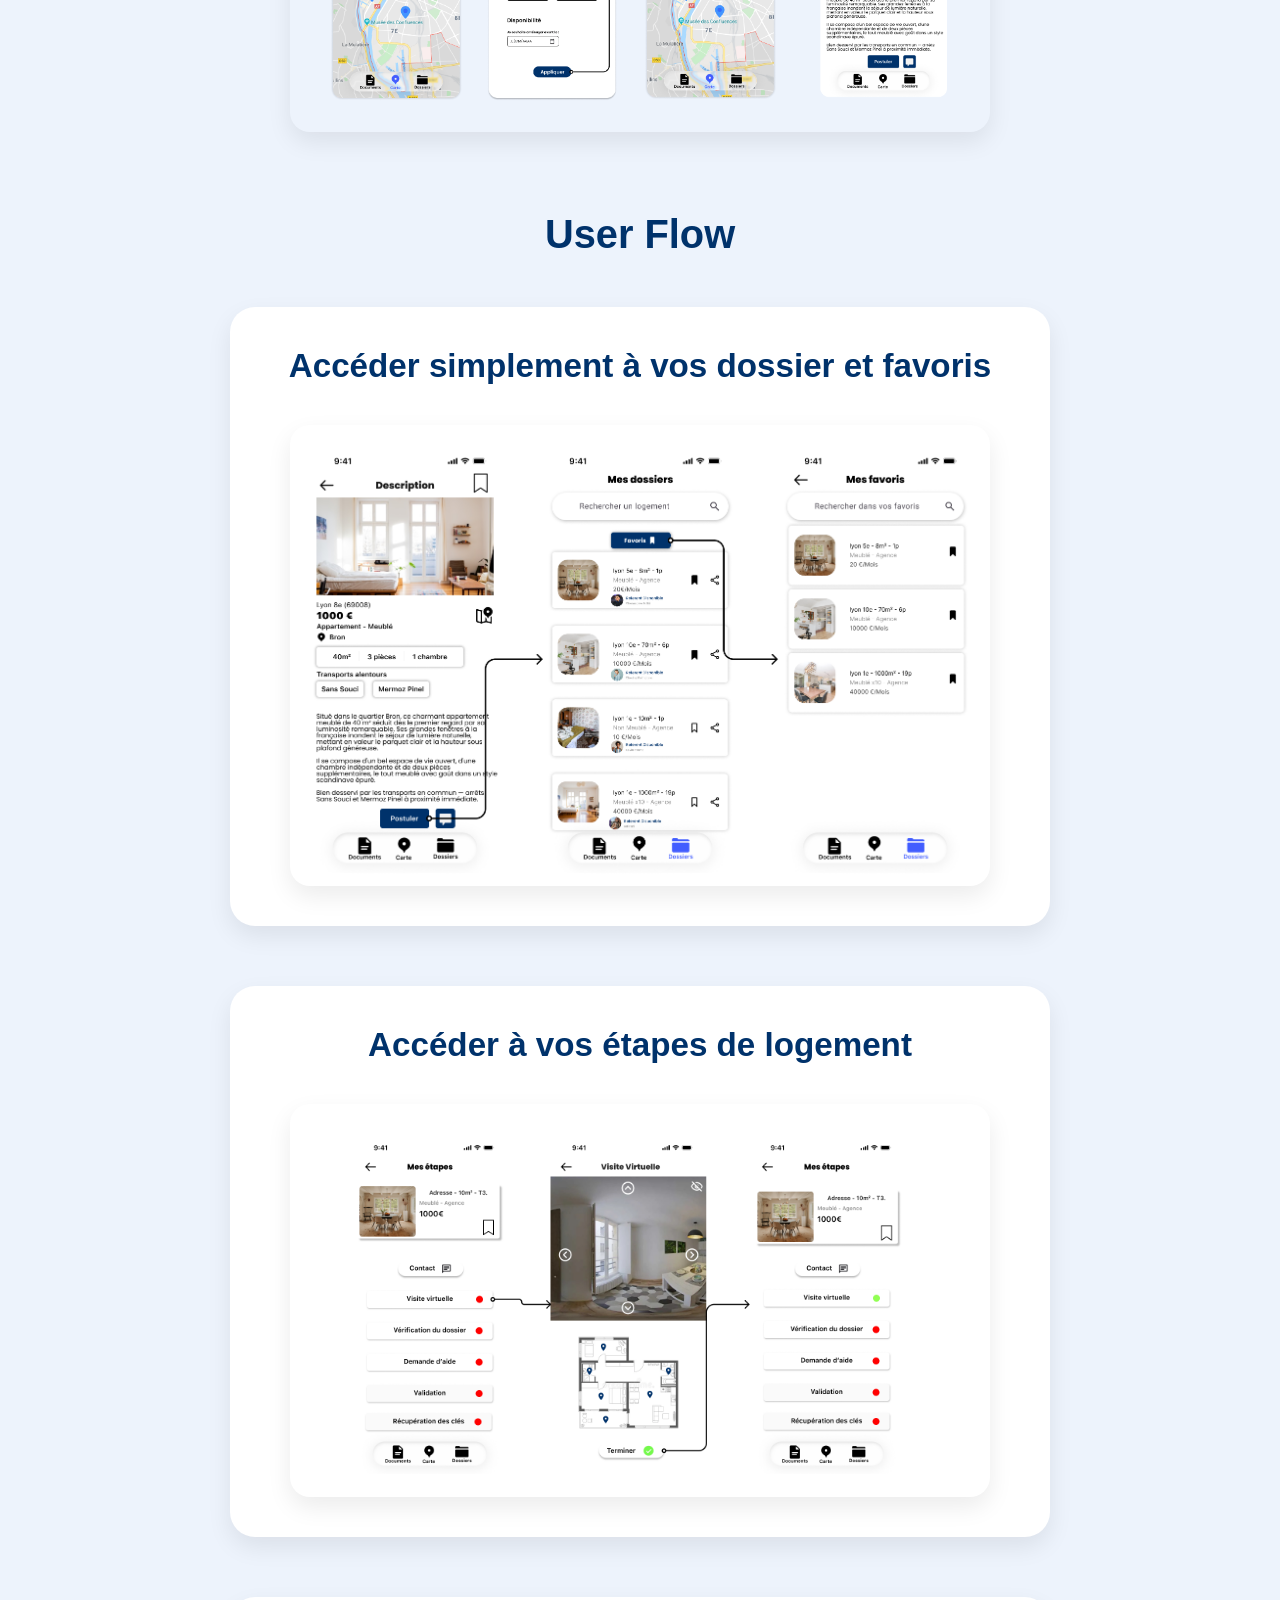
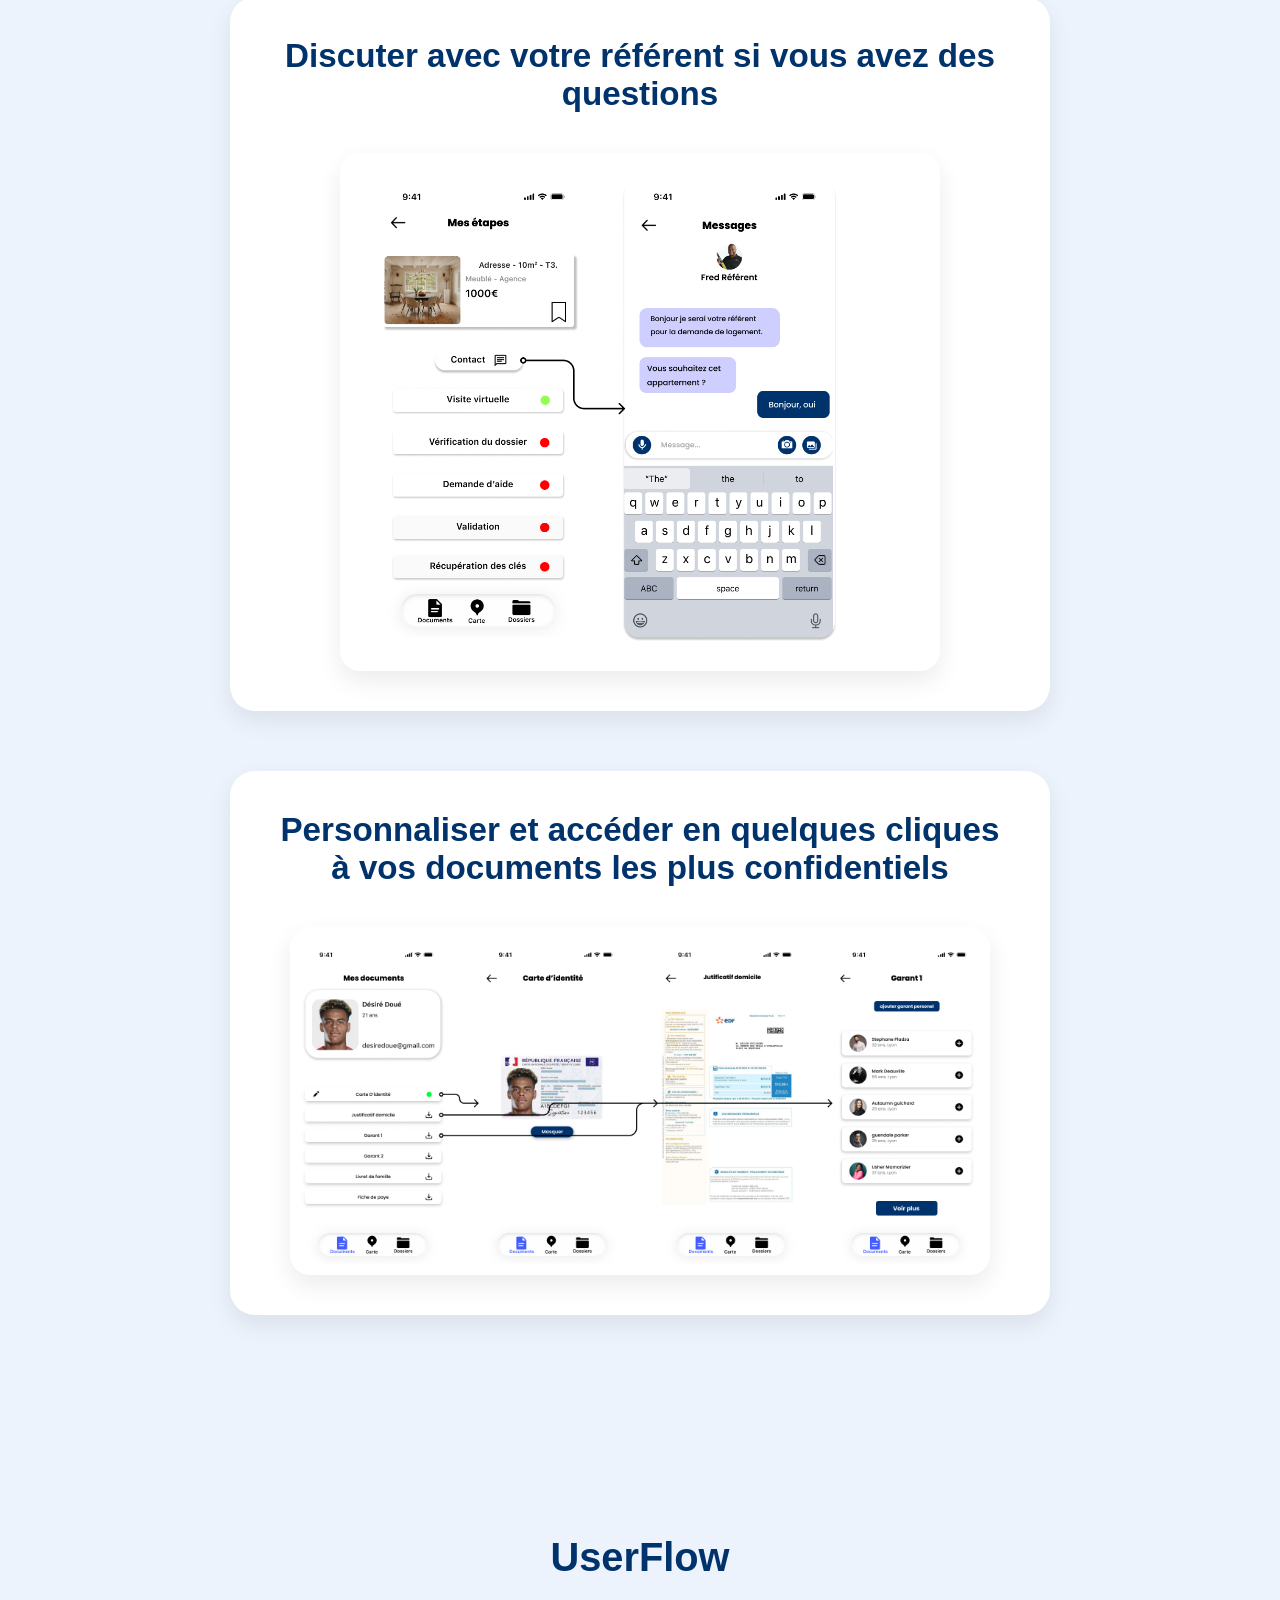
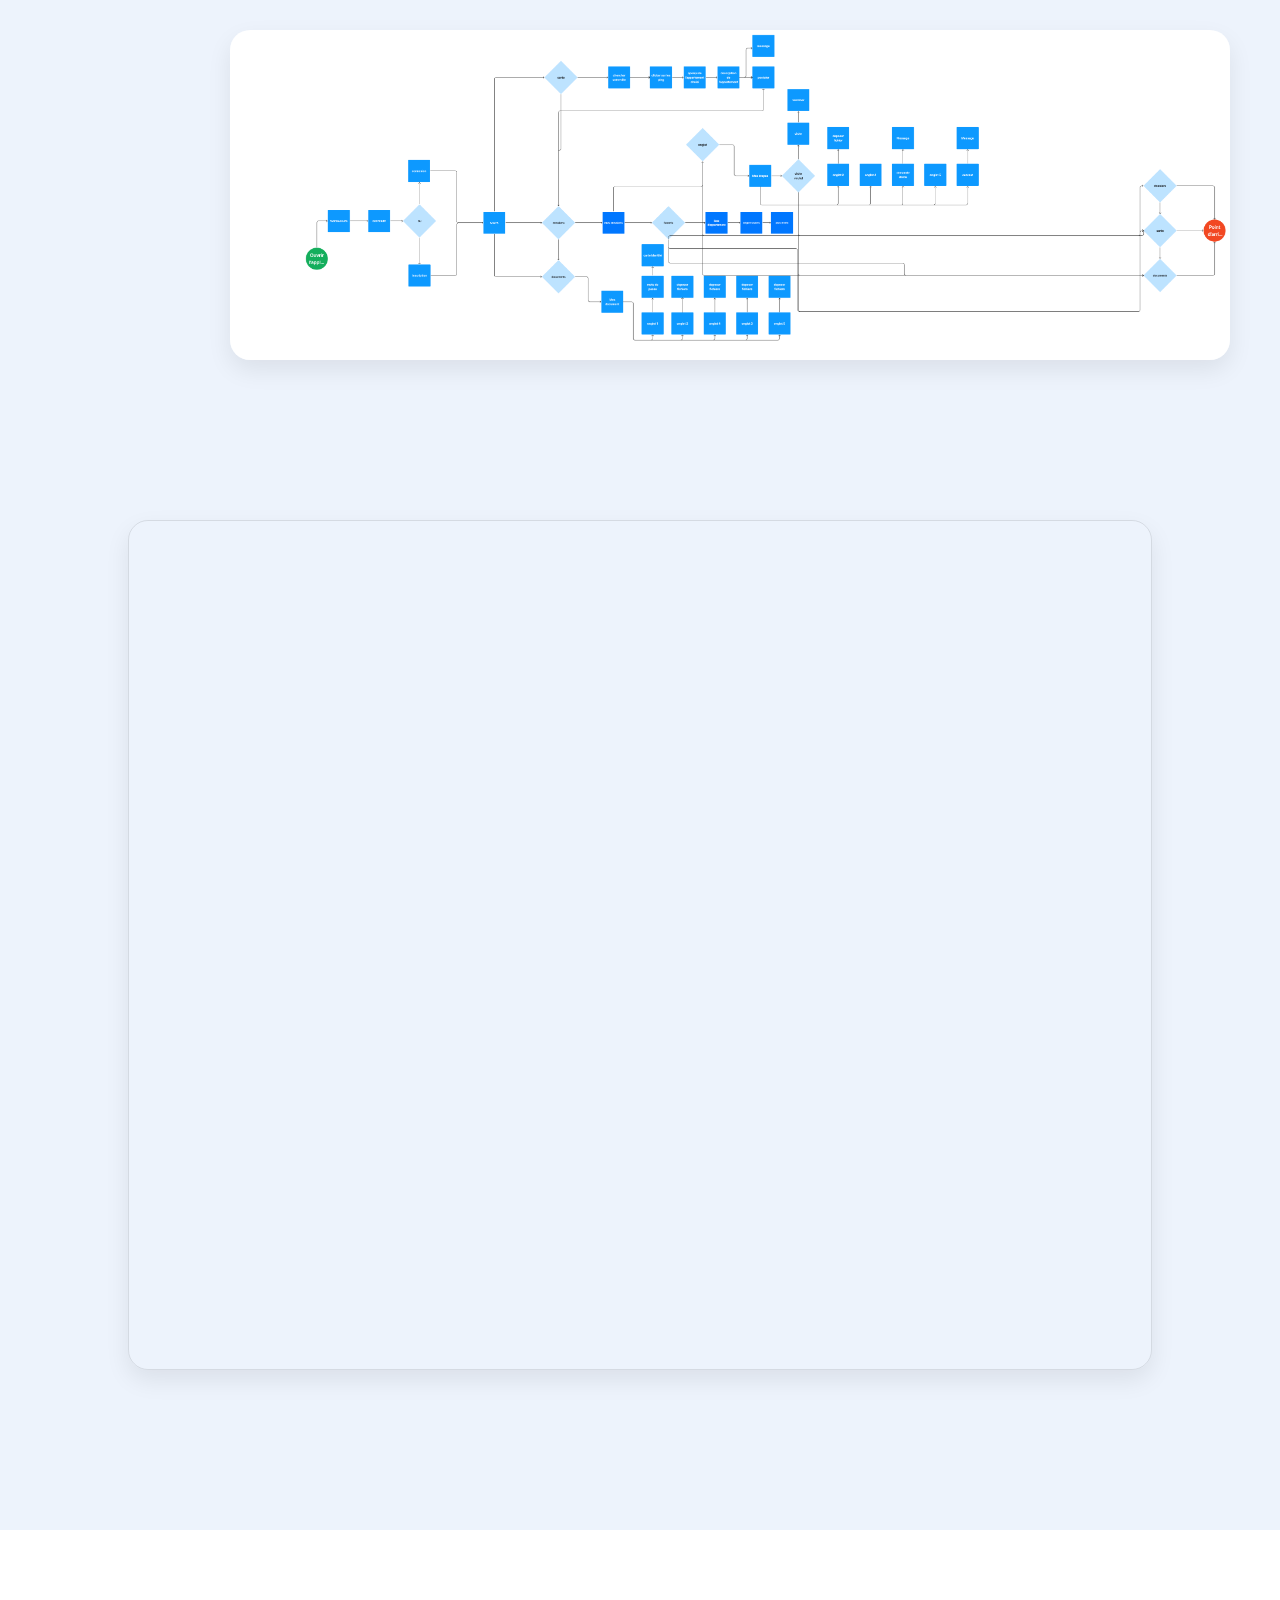
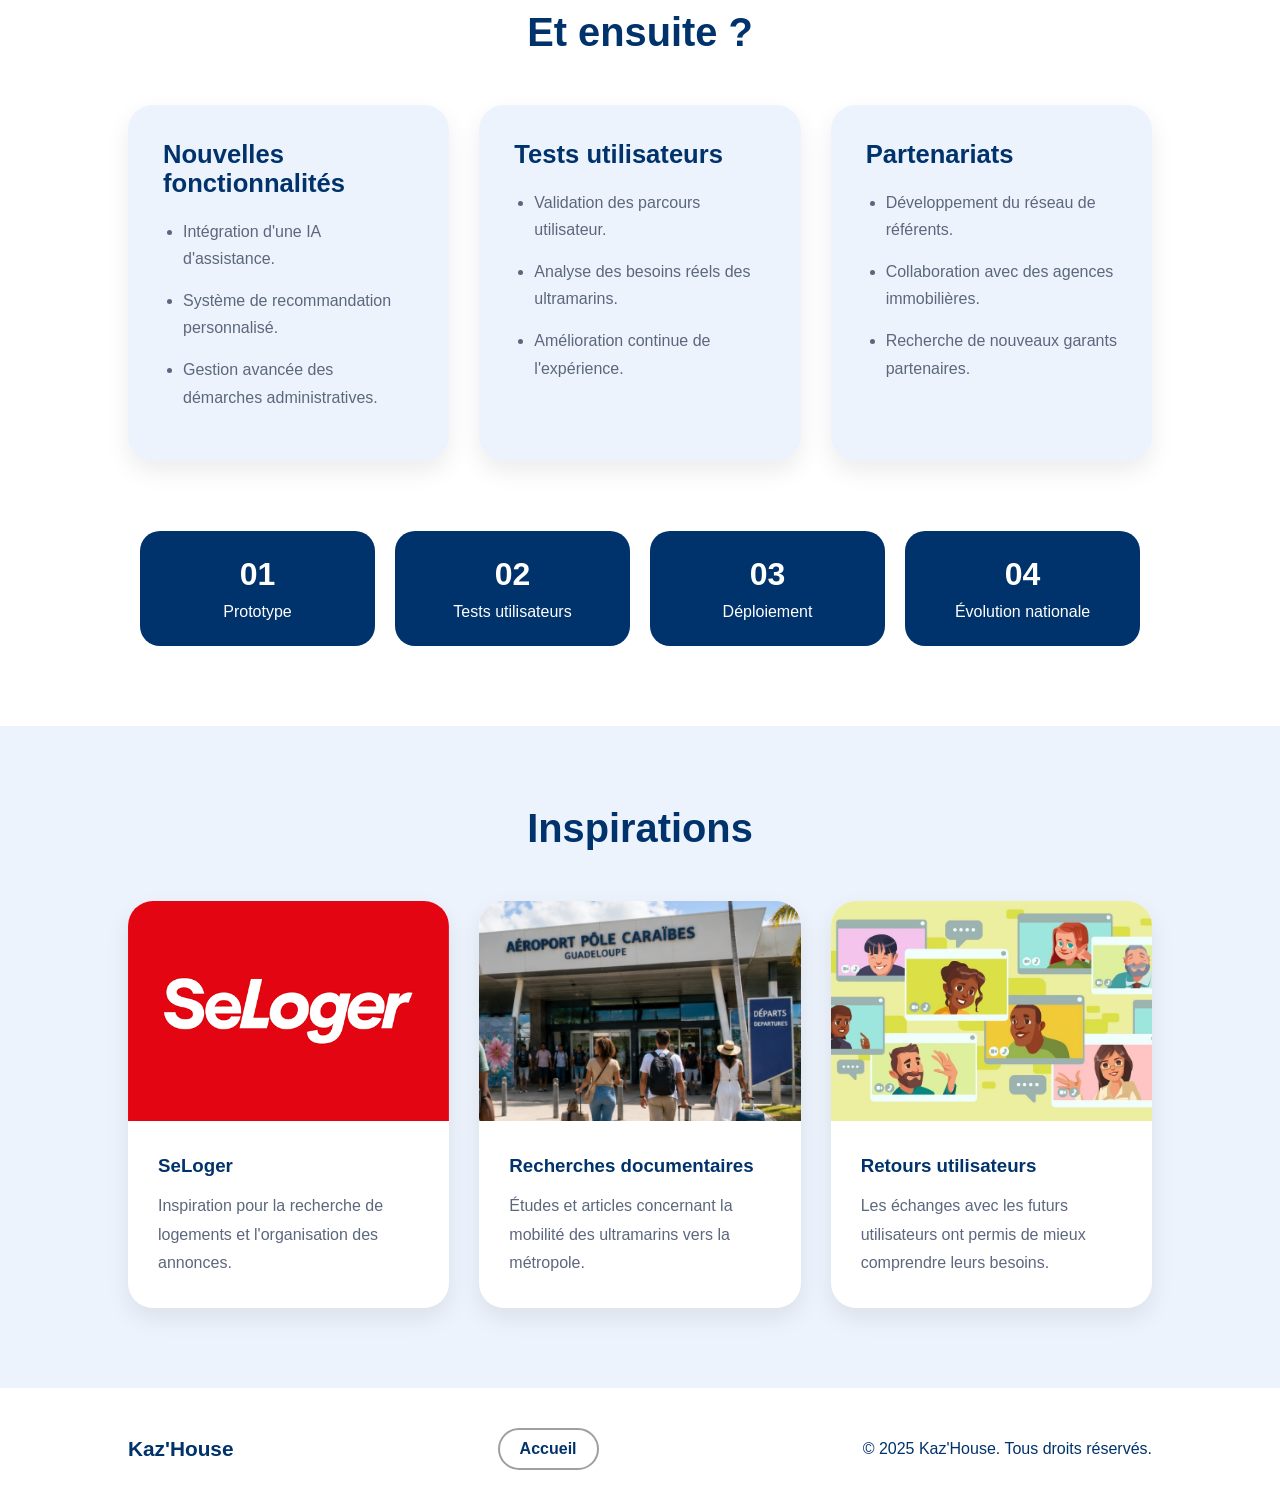
==== commit d98adf51: "int" ====
--- a/pages/documentation/documentation.html
+++ b/pages/documentation/documentation.html
@@ -221,7 +221,7 @@
     </section>
     <footer>
         <p>Kaz'House</p>
-        <a href="pages/documentation/documentation.html">Documentation</a>
+        <a href="pages/documentation/documentation.html">Accueil</a>
         <p>© 2025 Kaz'House. Tous droits réservés.</p>
     </footer>
 </body>
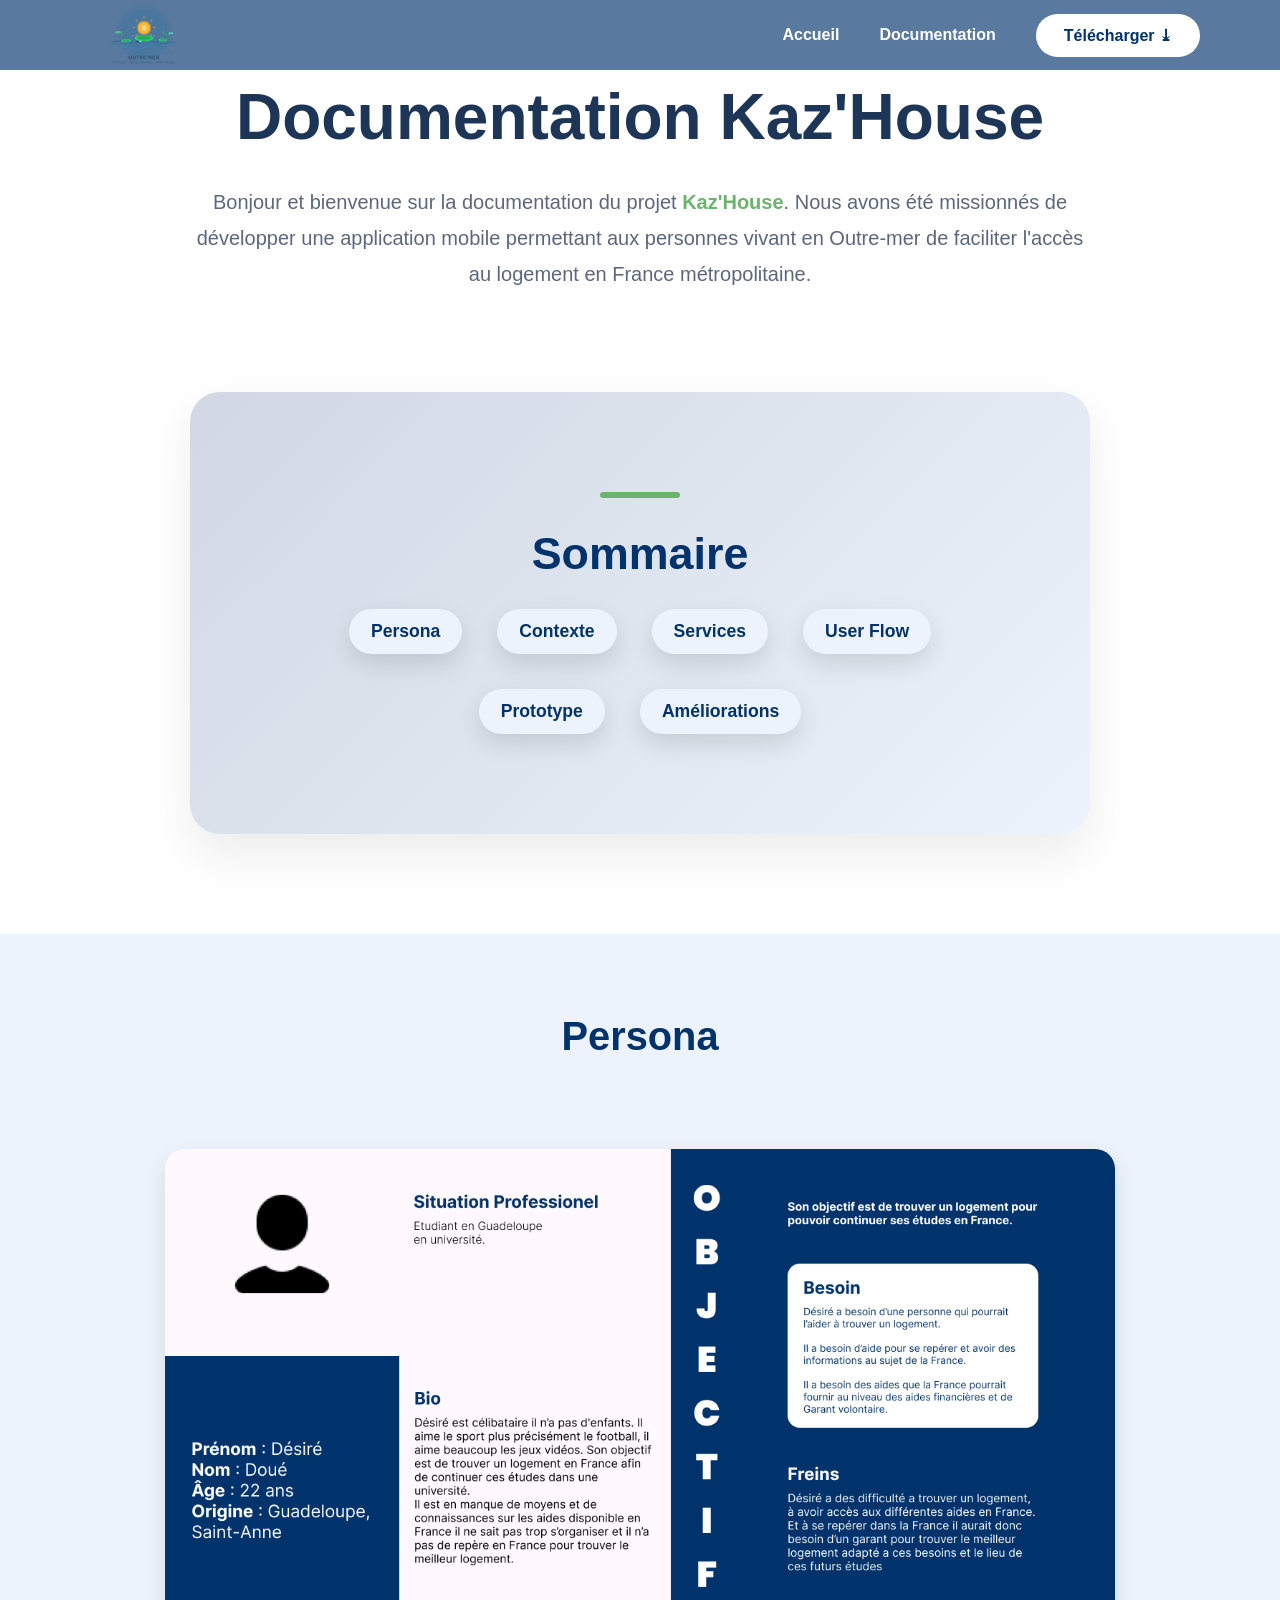
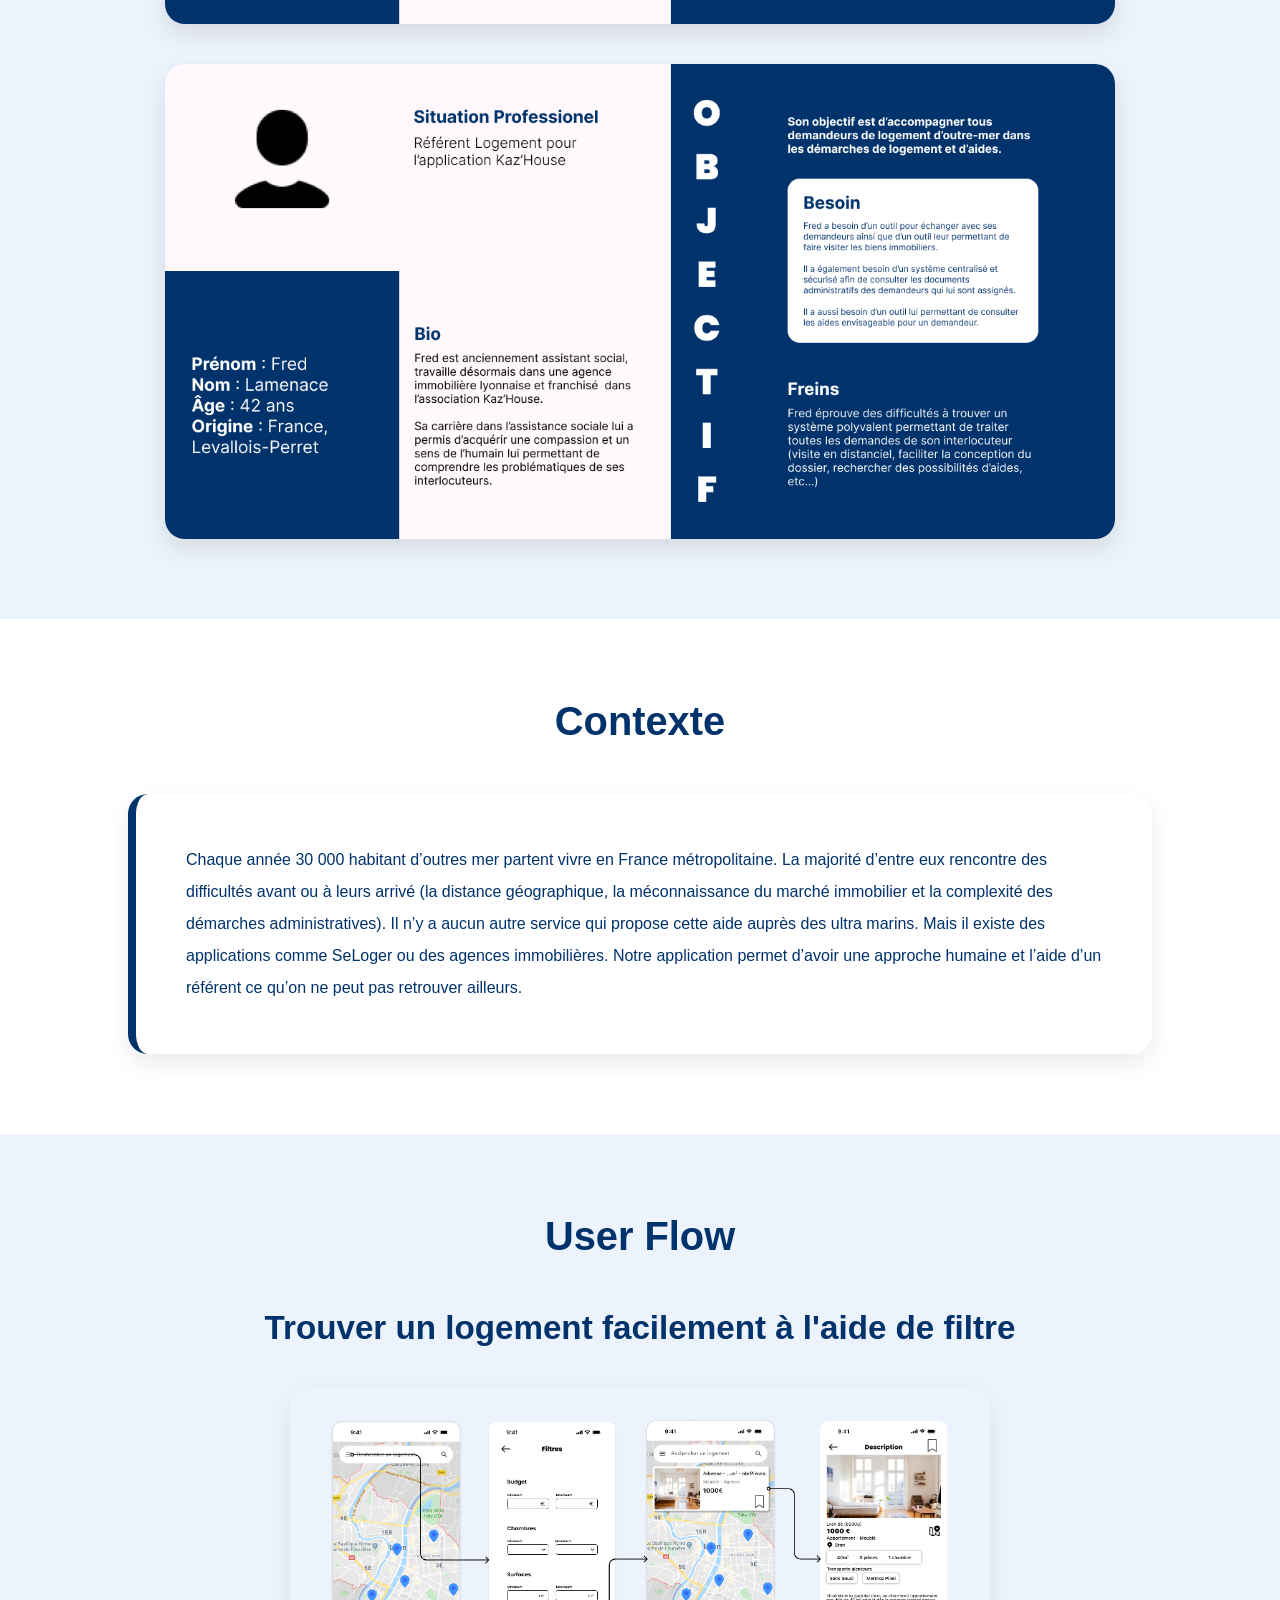
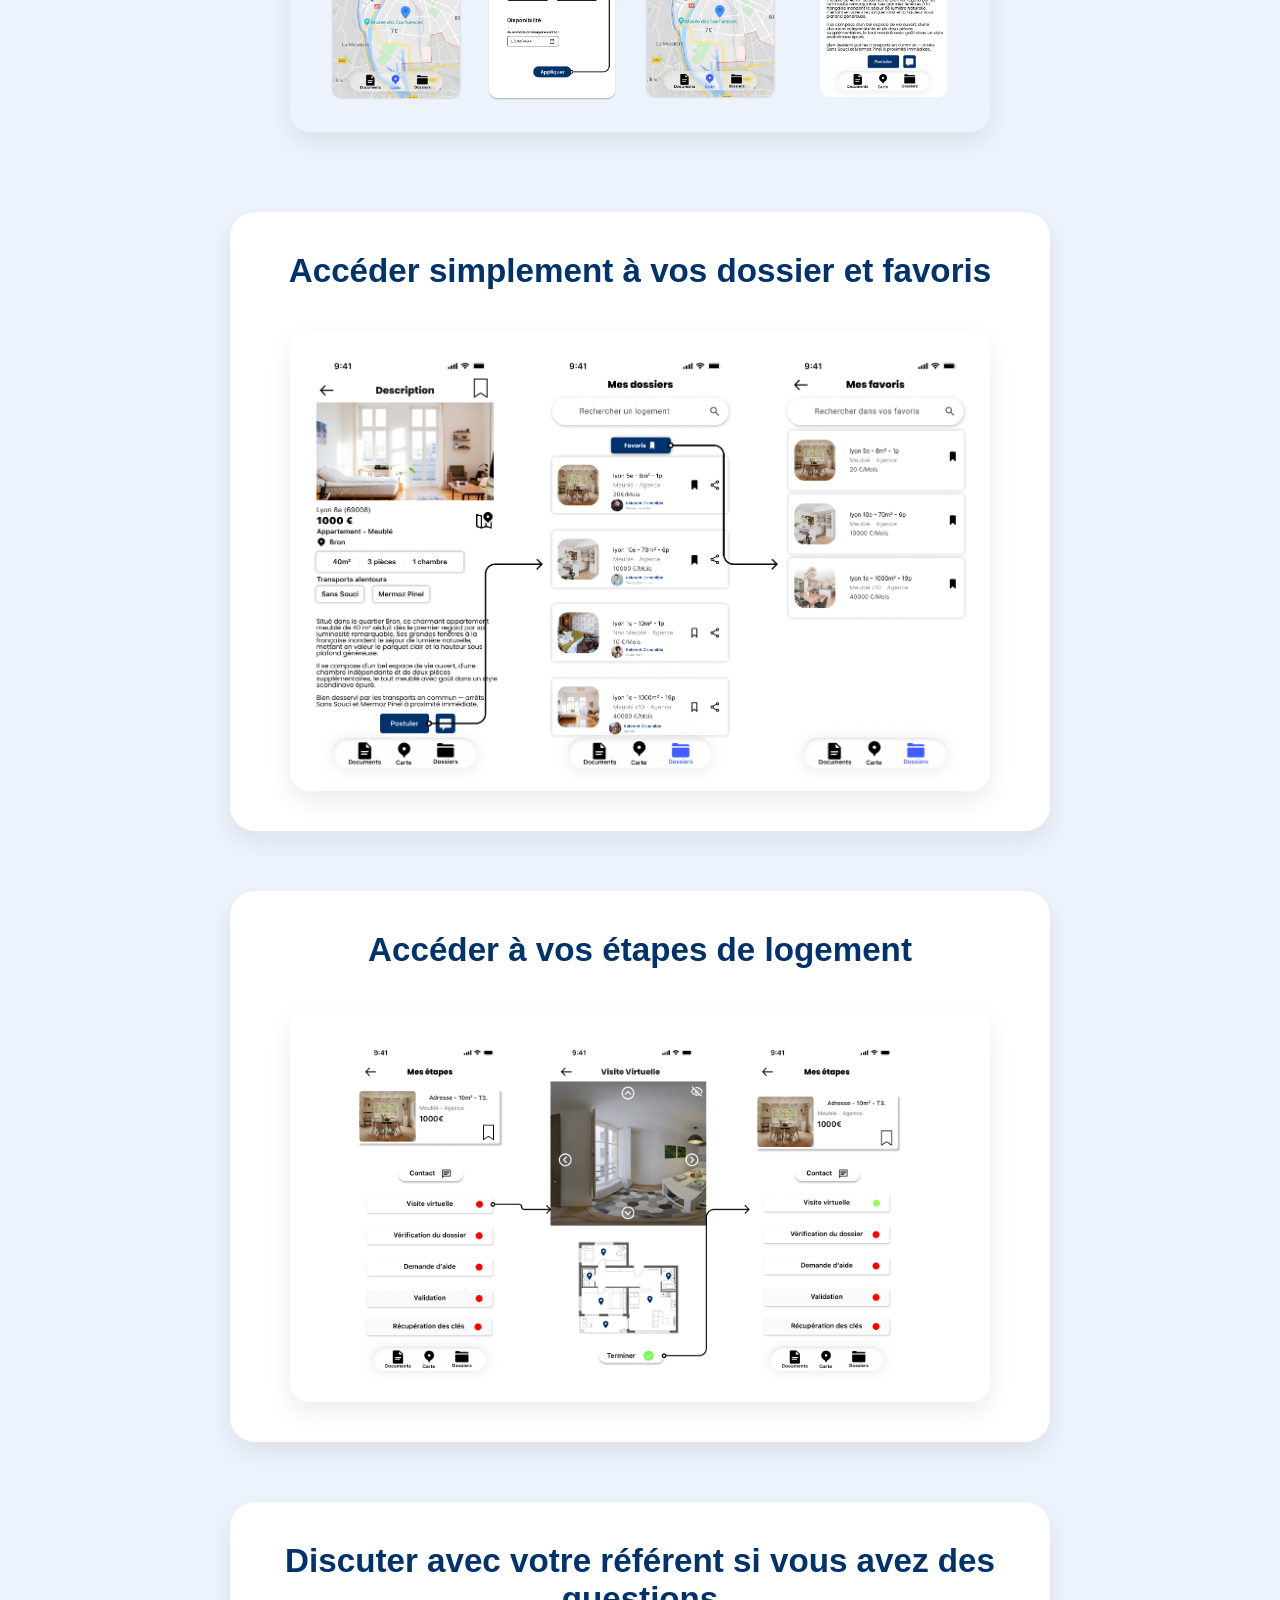
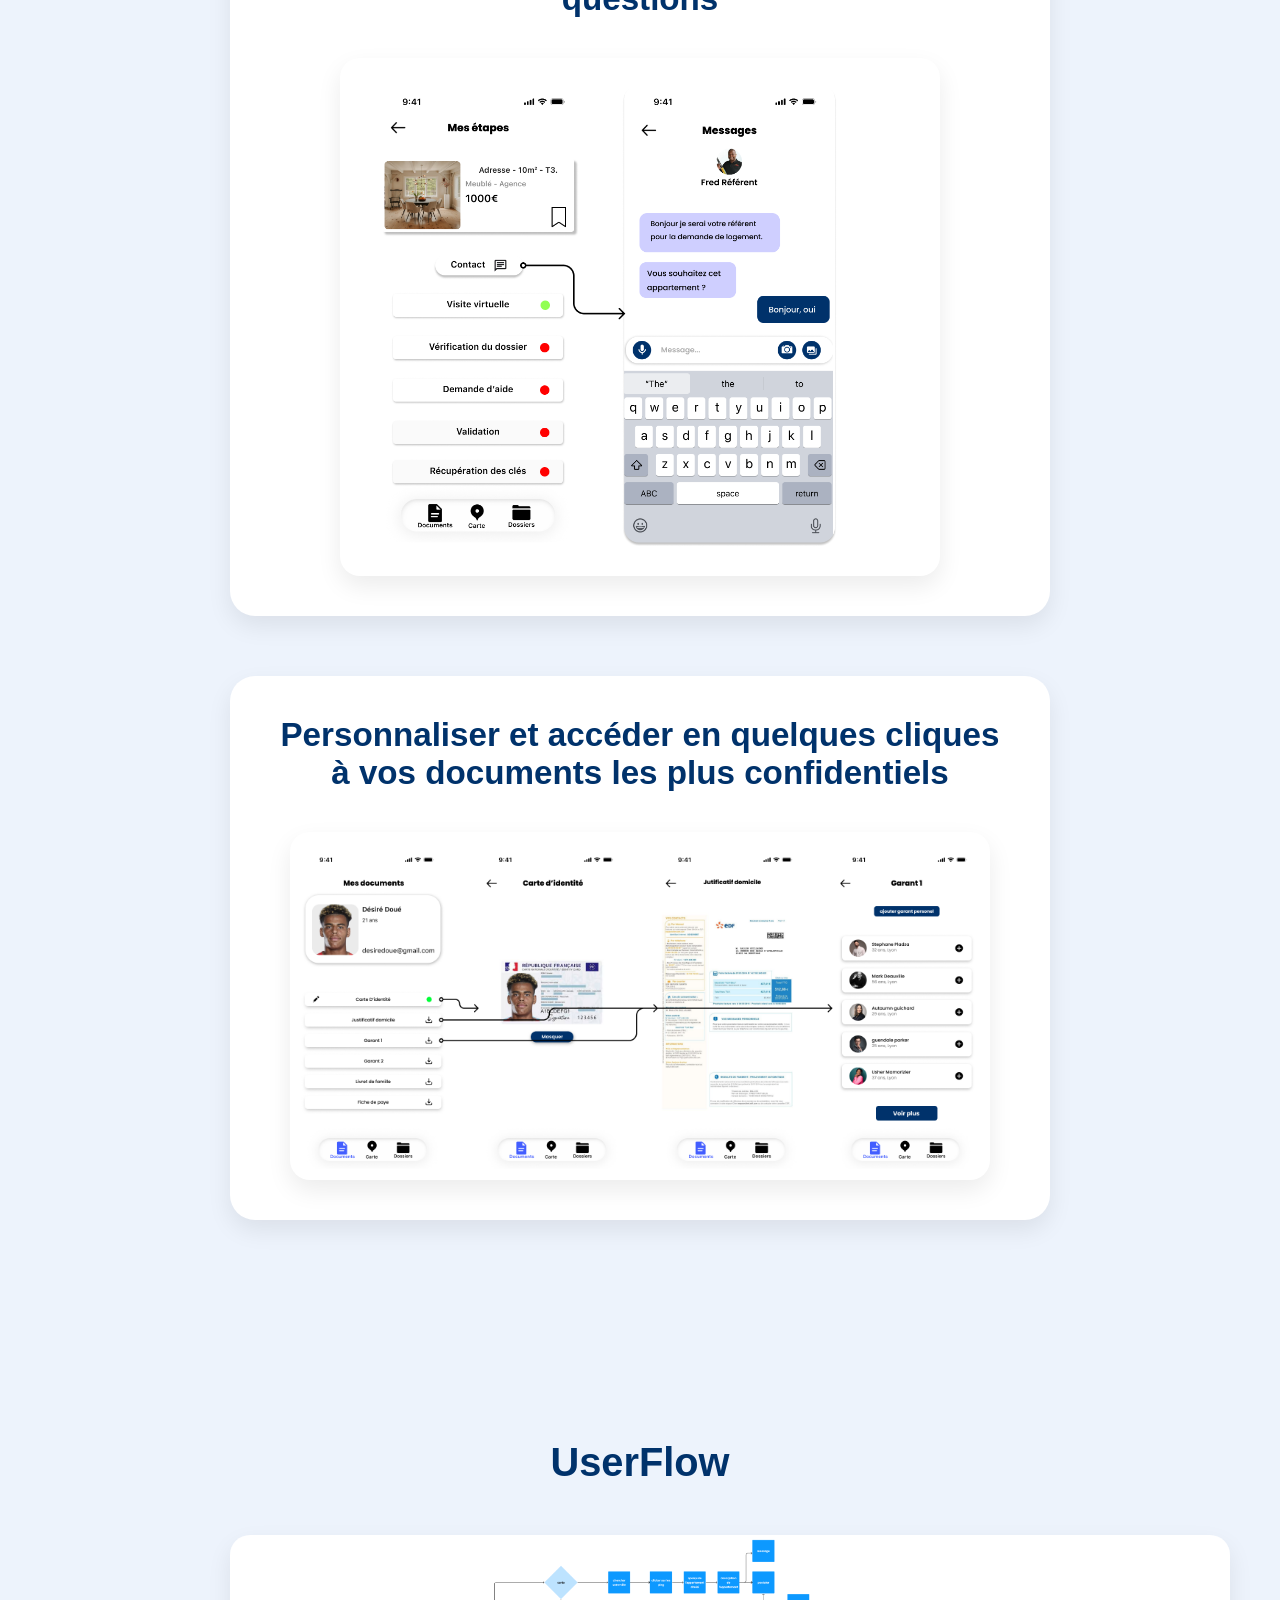
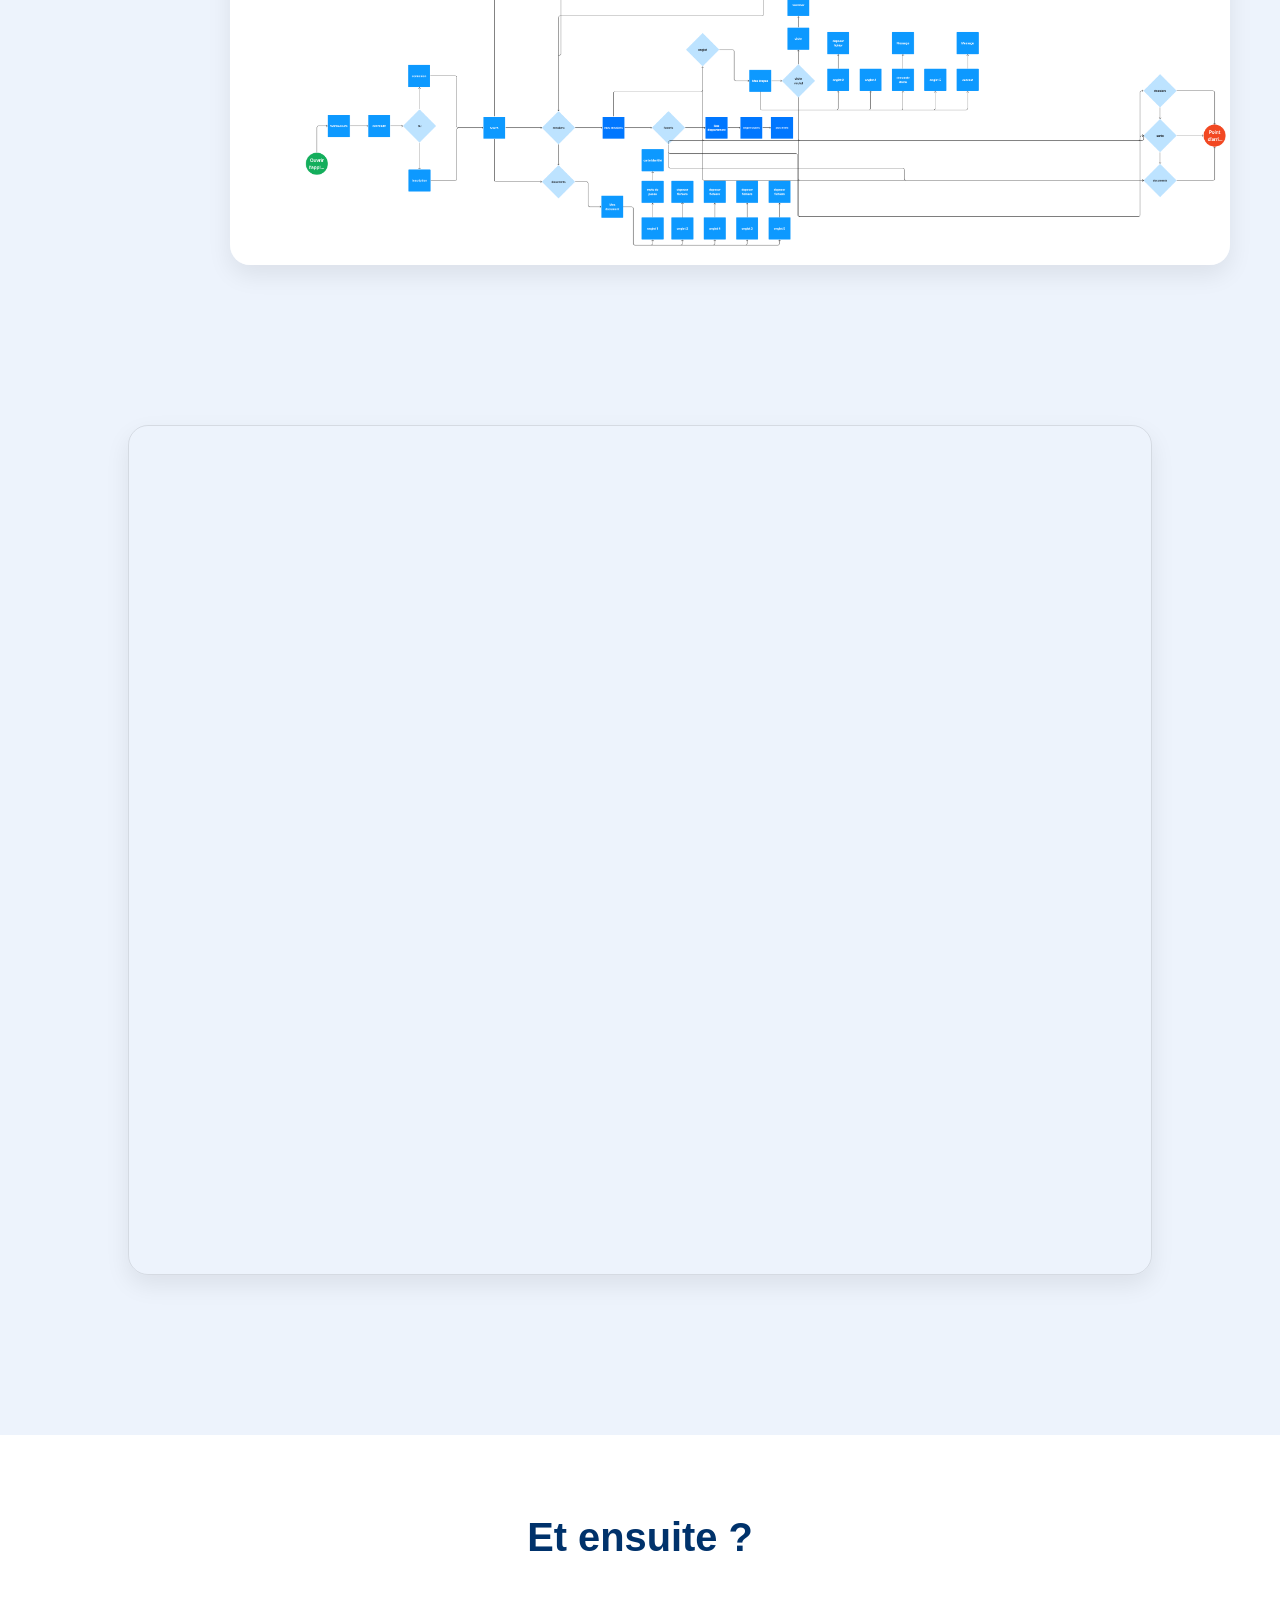
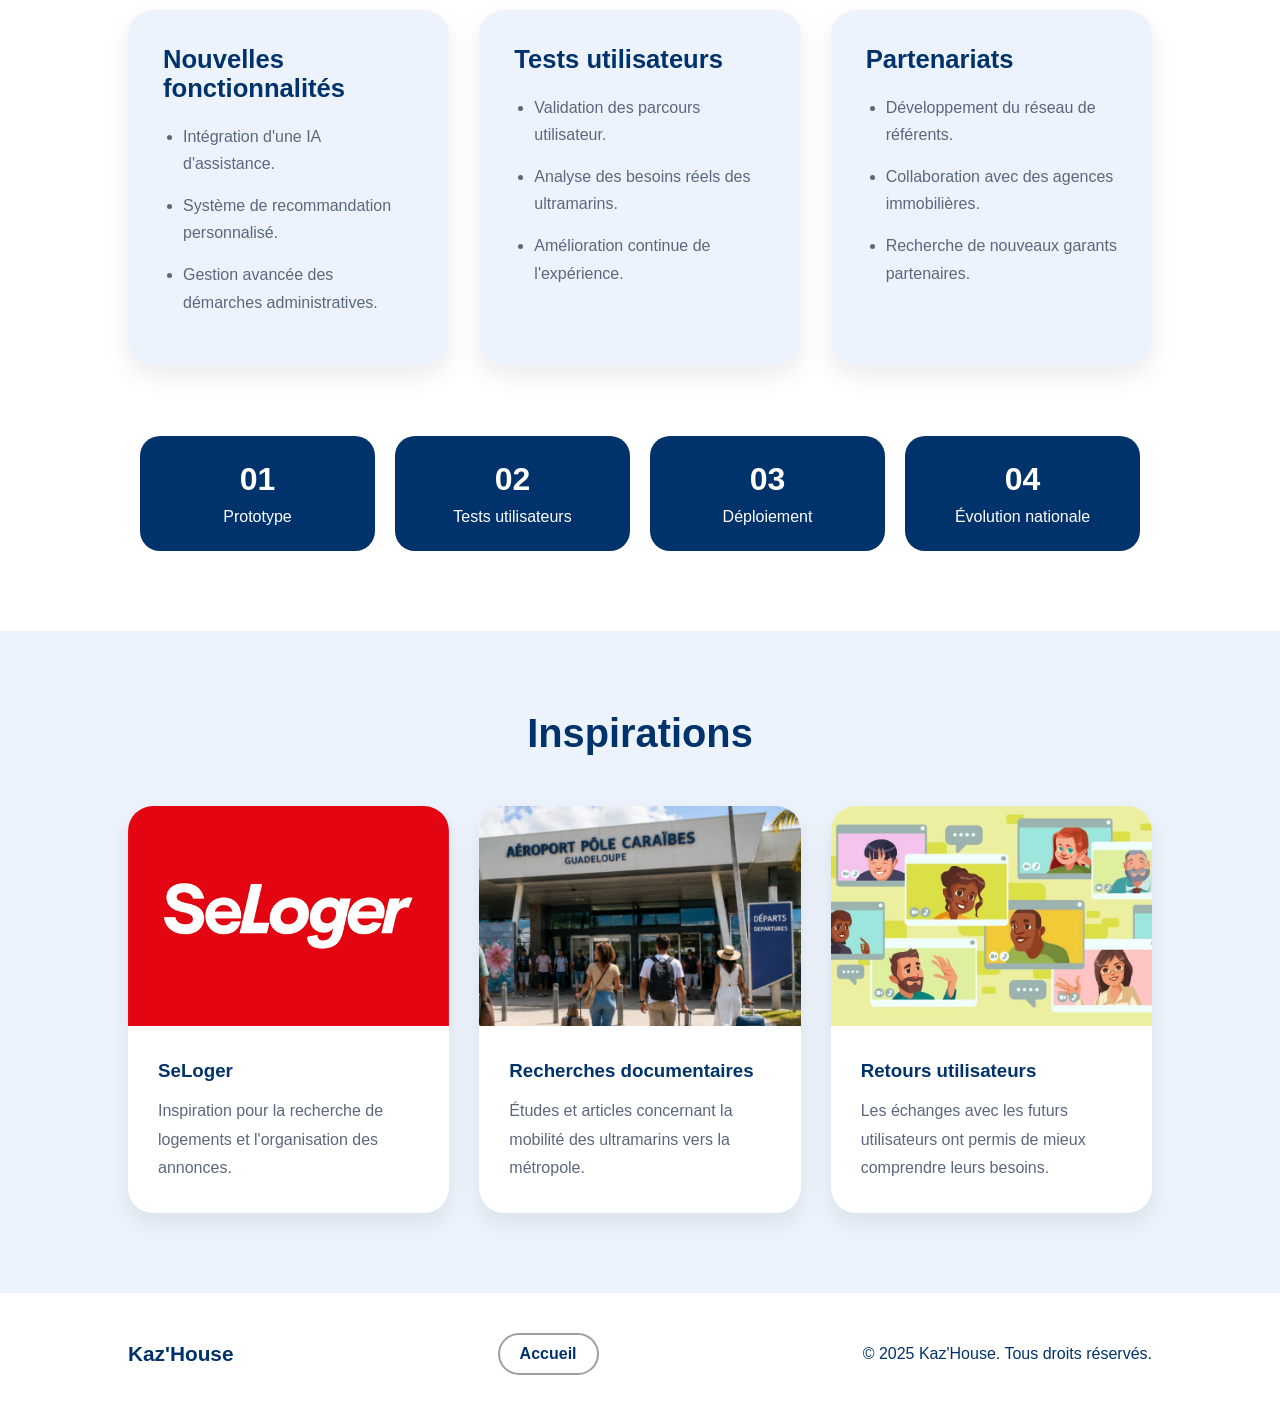
==== commit abdd20aa: "int" ====
--- a/pages/documentation/documentation.html
+++ b/pages/documentation/documentation.html
@@ -82,7 +82,6 @@
         </div>
 
         <section class="section-set-up maquette-section">
-            <h2>User Flow</h2>
             <div class="UserFlow">
                 <h3>Accéder simplement à vos dossier et favoris</h3>
                 <div class="images-maquette">
--- a/style.css
+++ b/style.css
@@ -544,10 +544,9 @@
 
     /* FIN Section CTA */
 
-    /* ========================= */
-/* FOOTER */
-/* ========================= */
-
+
+
+ /* Debut section footer */
 footer{
     background: var(--white);
     color: var(--bleu);
@@ -585,4 +584,4 @@
     border-color: rgb(222, 222, 222);
 }
 
-
+/* Fin section footer */
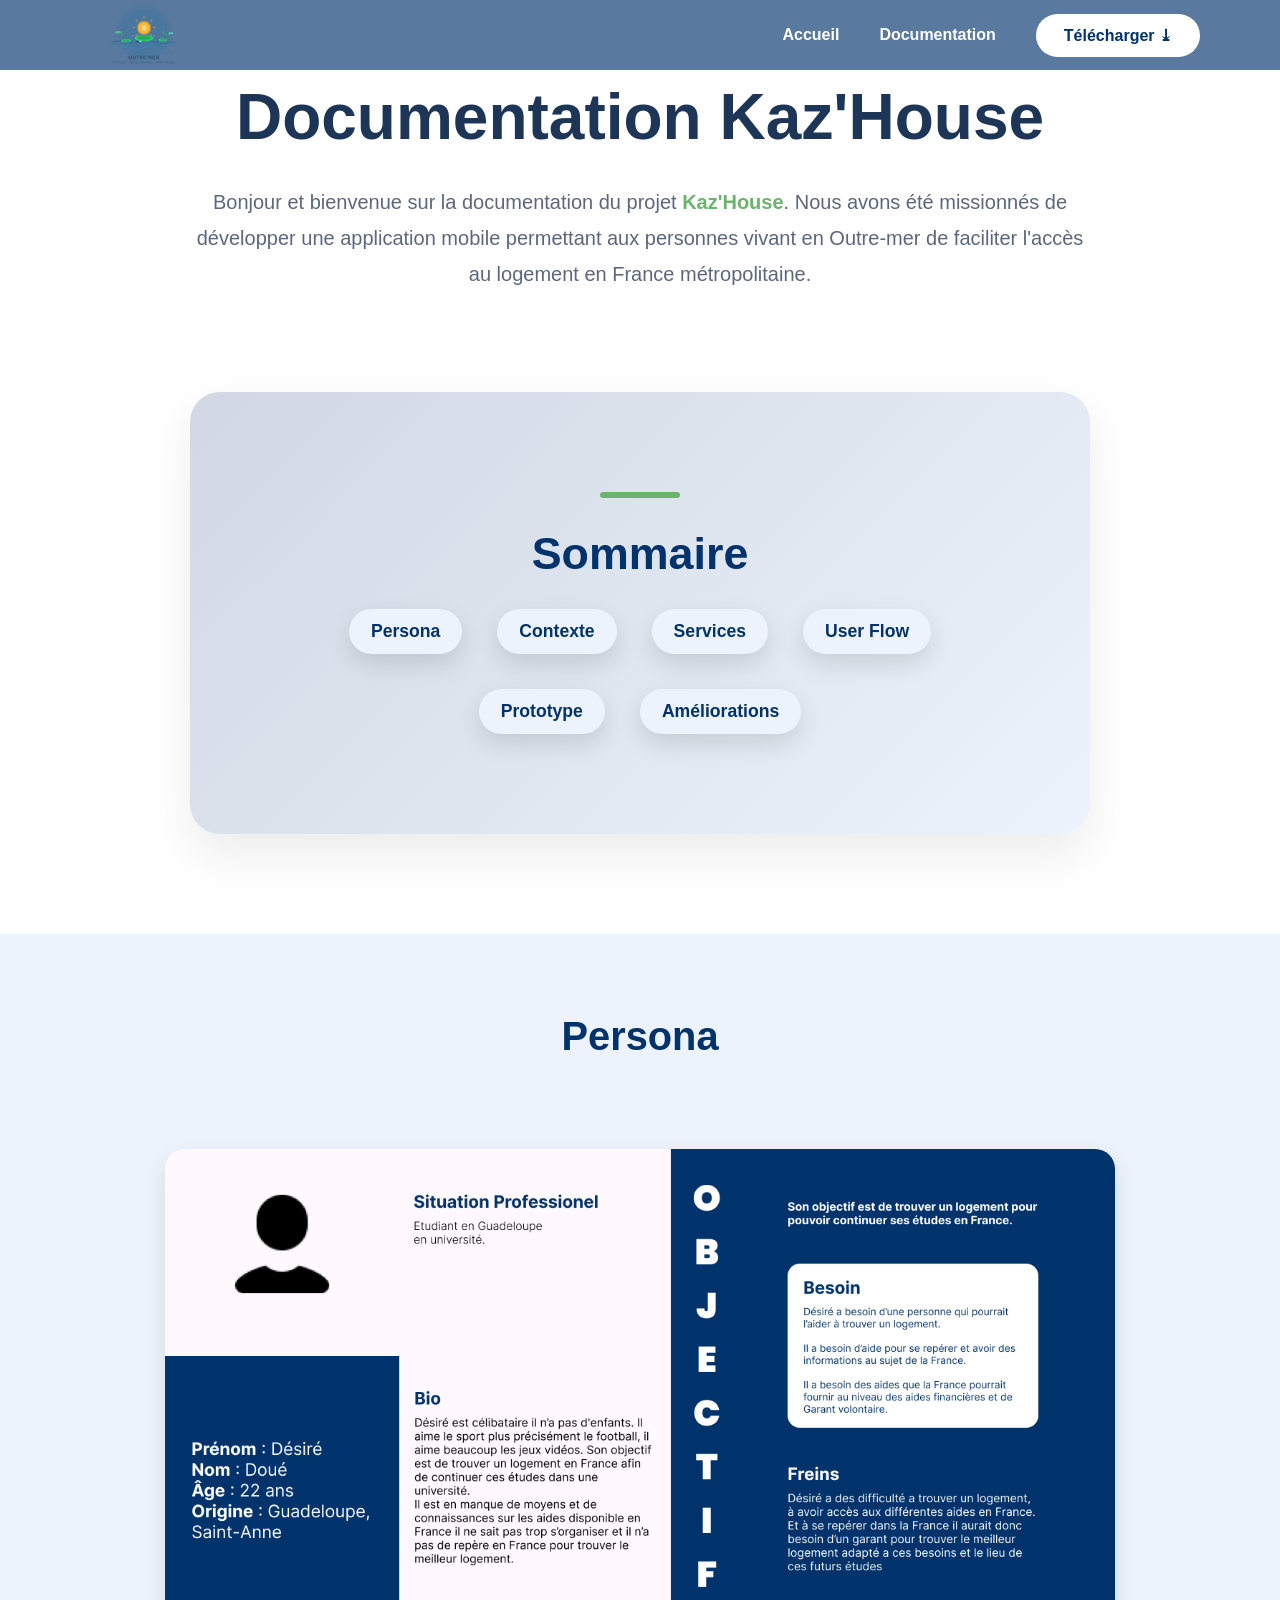
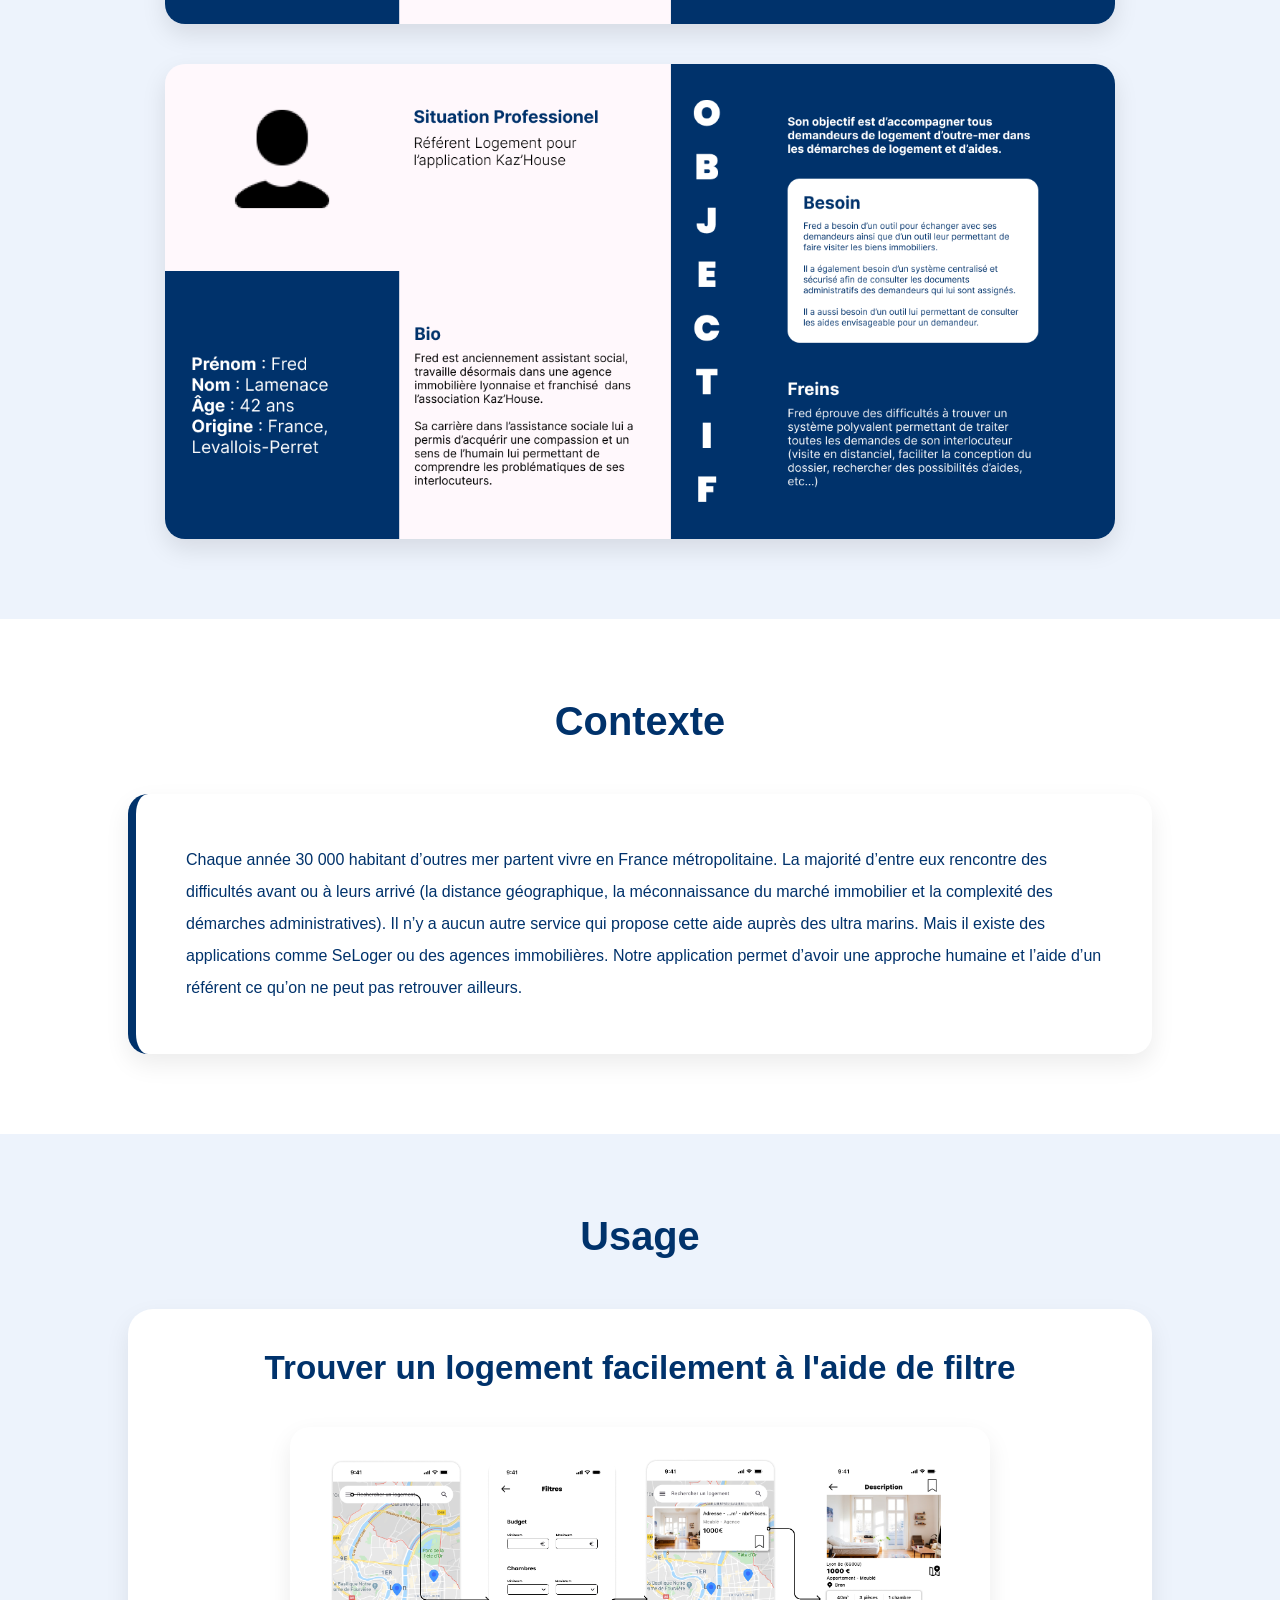
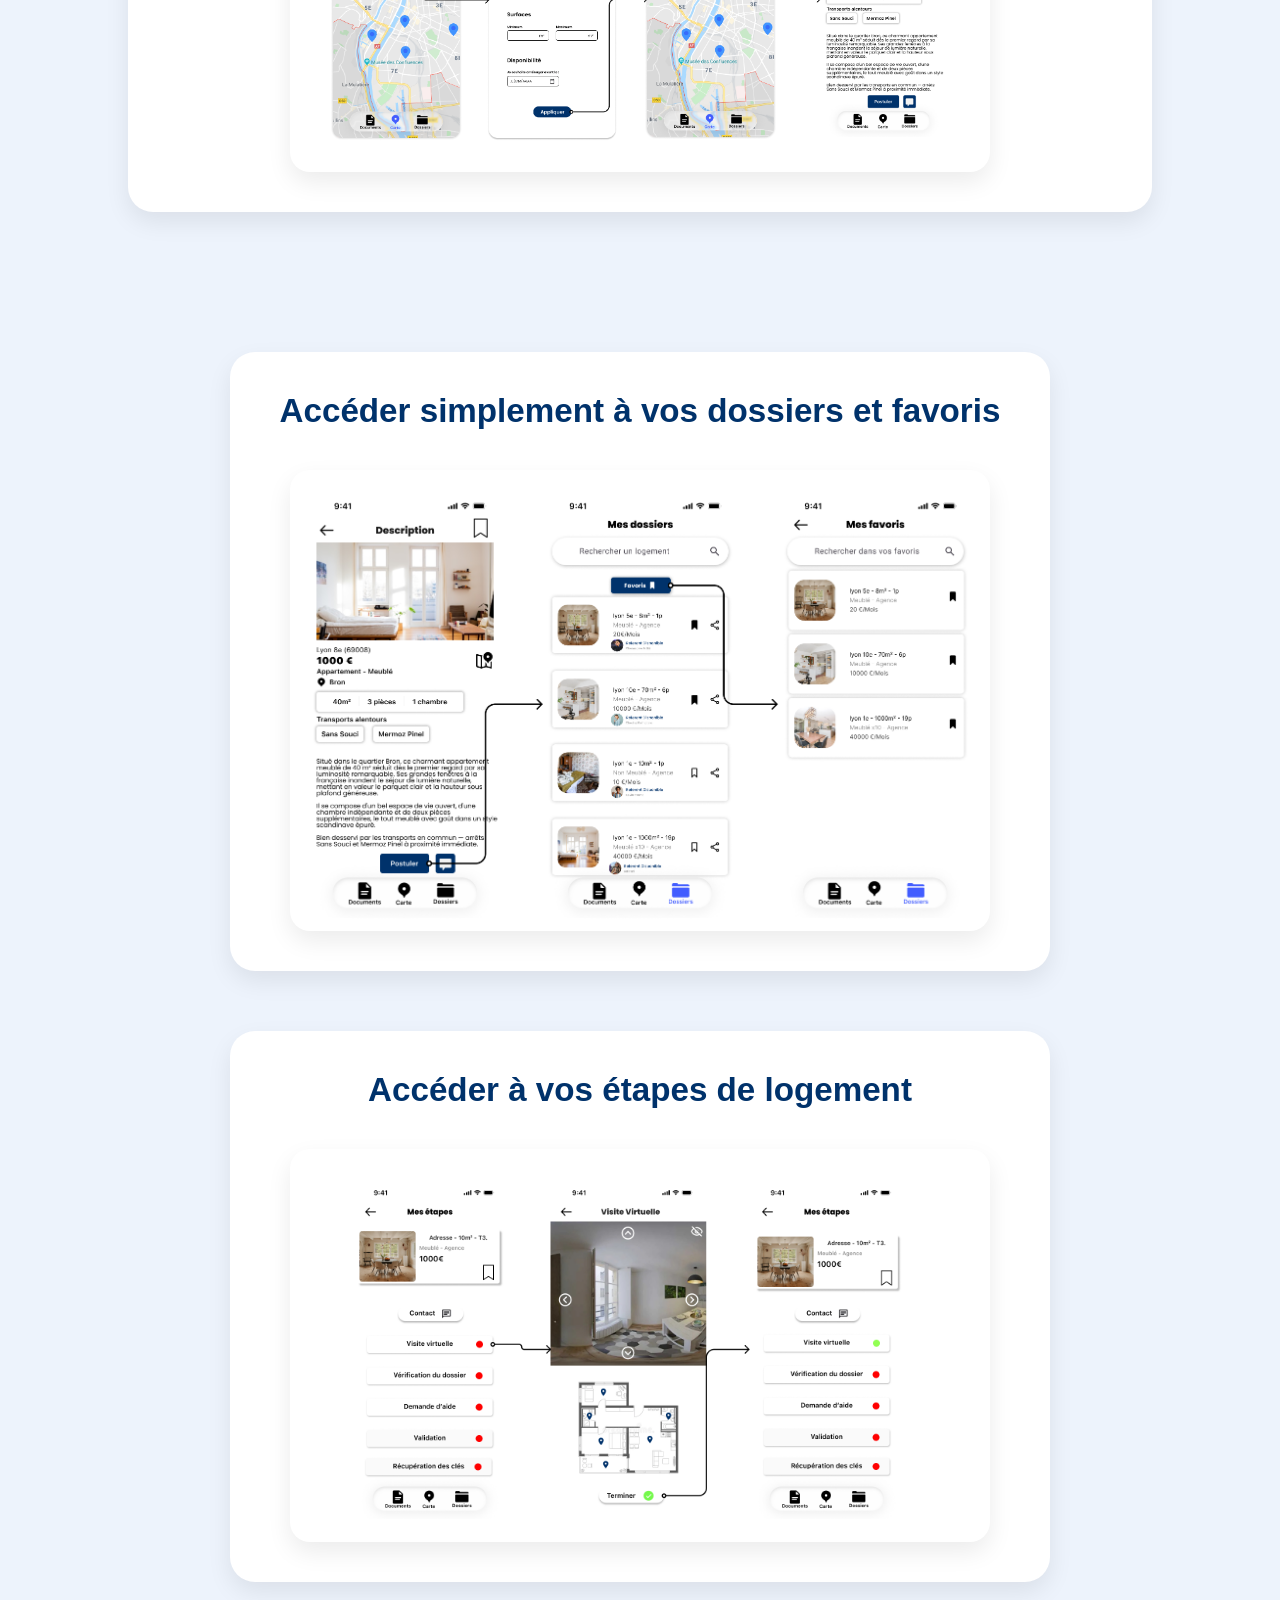
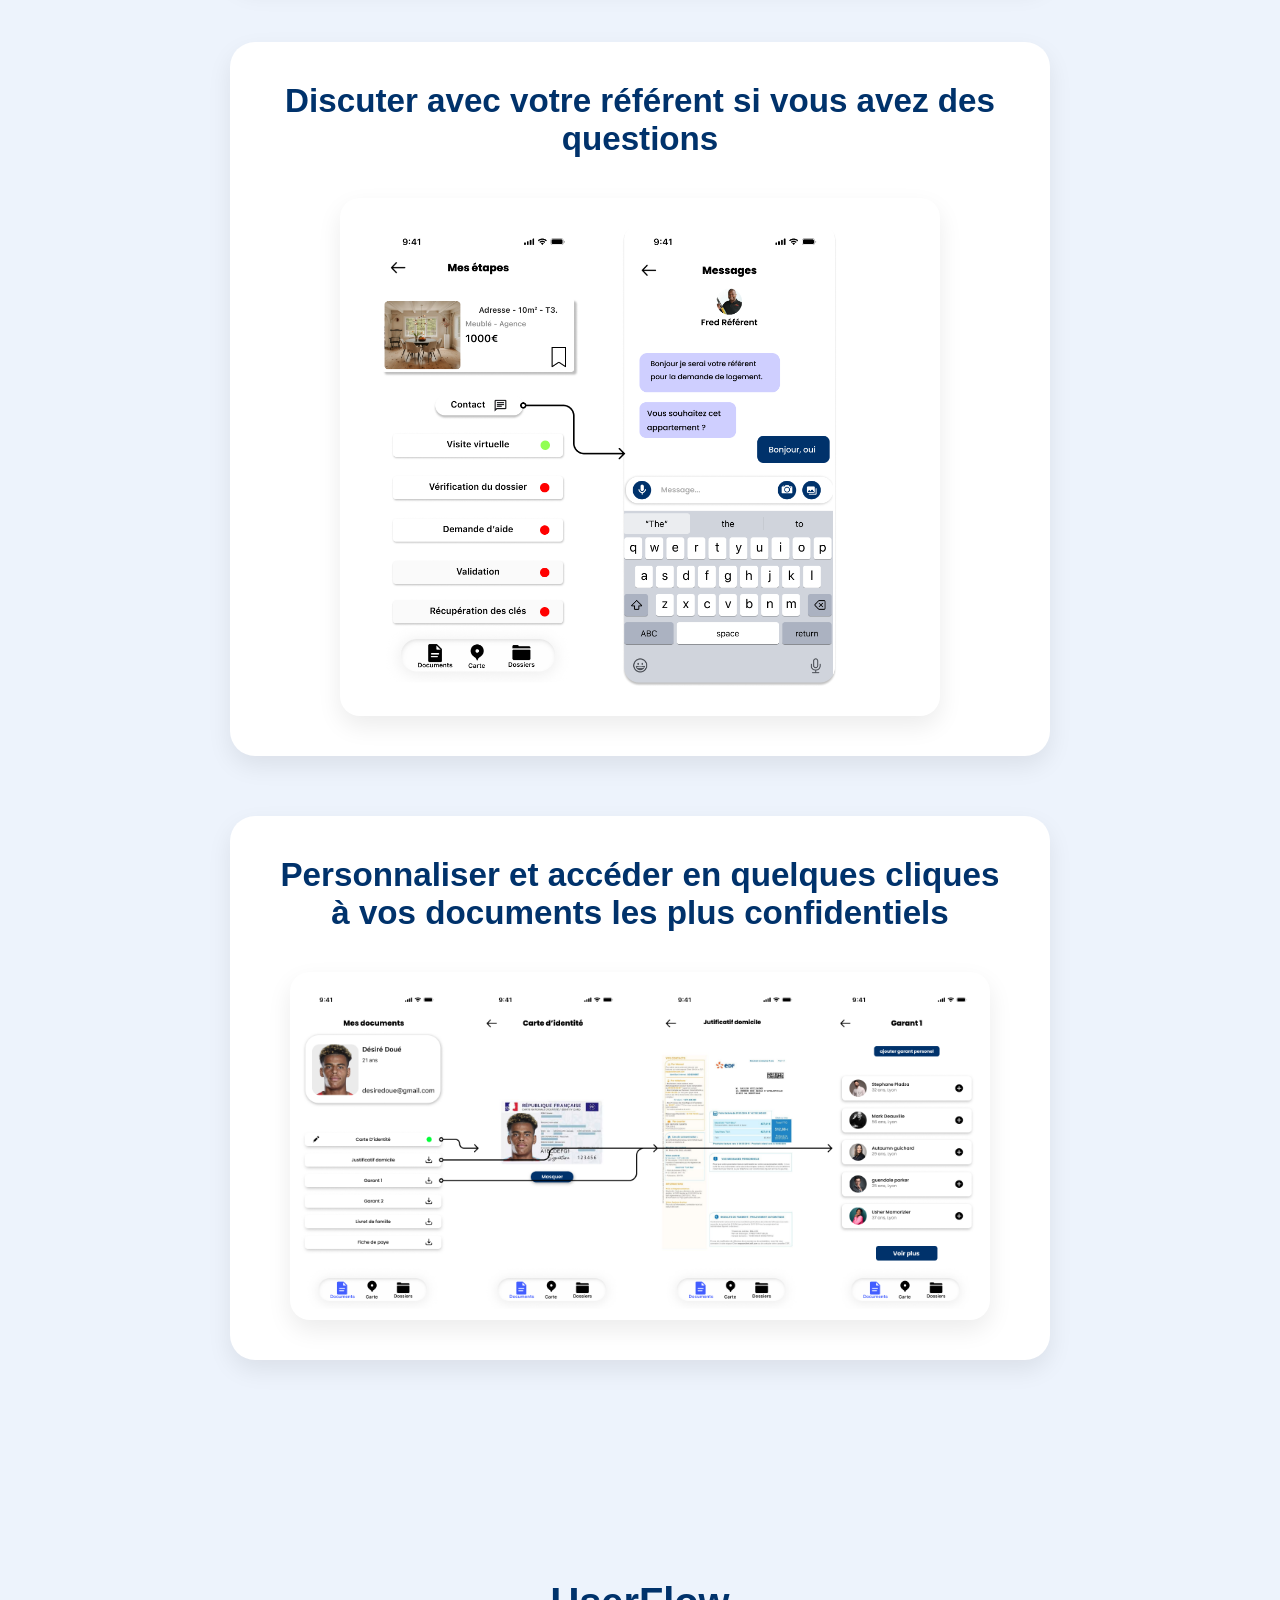
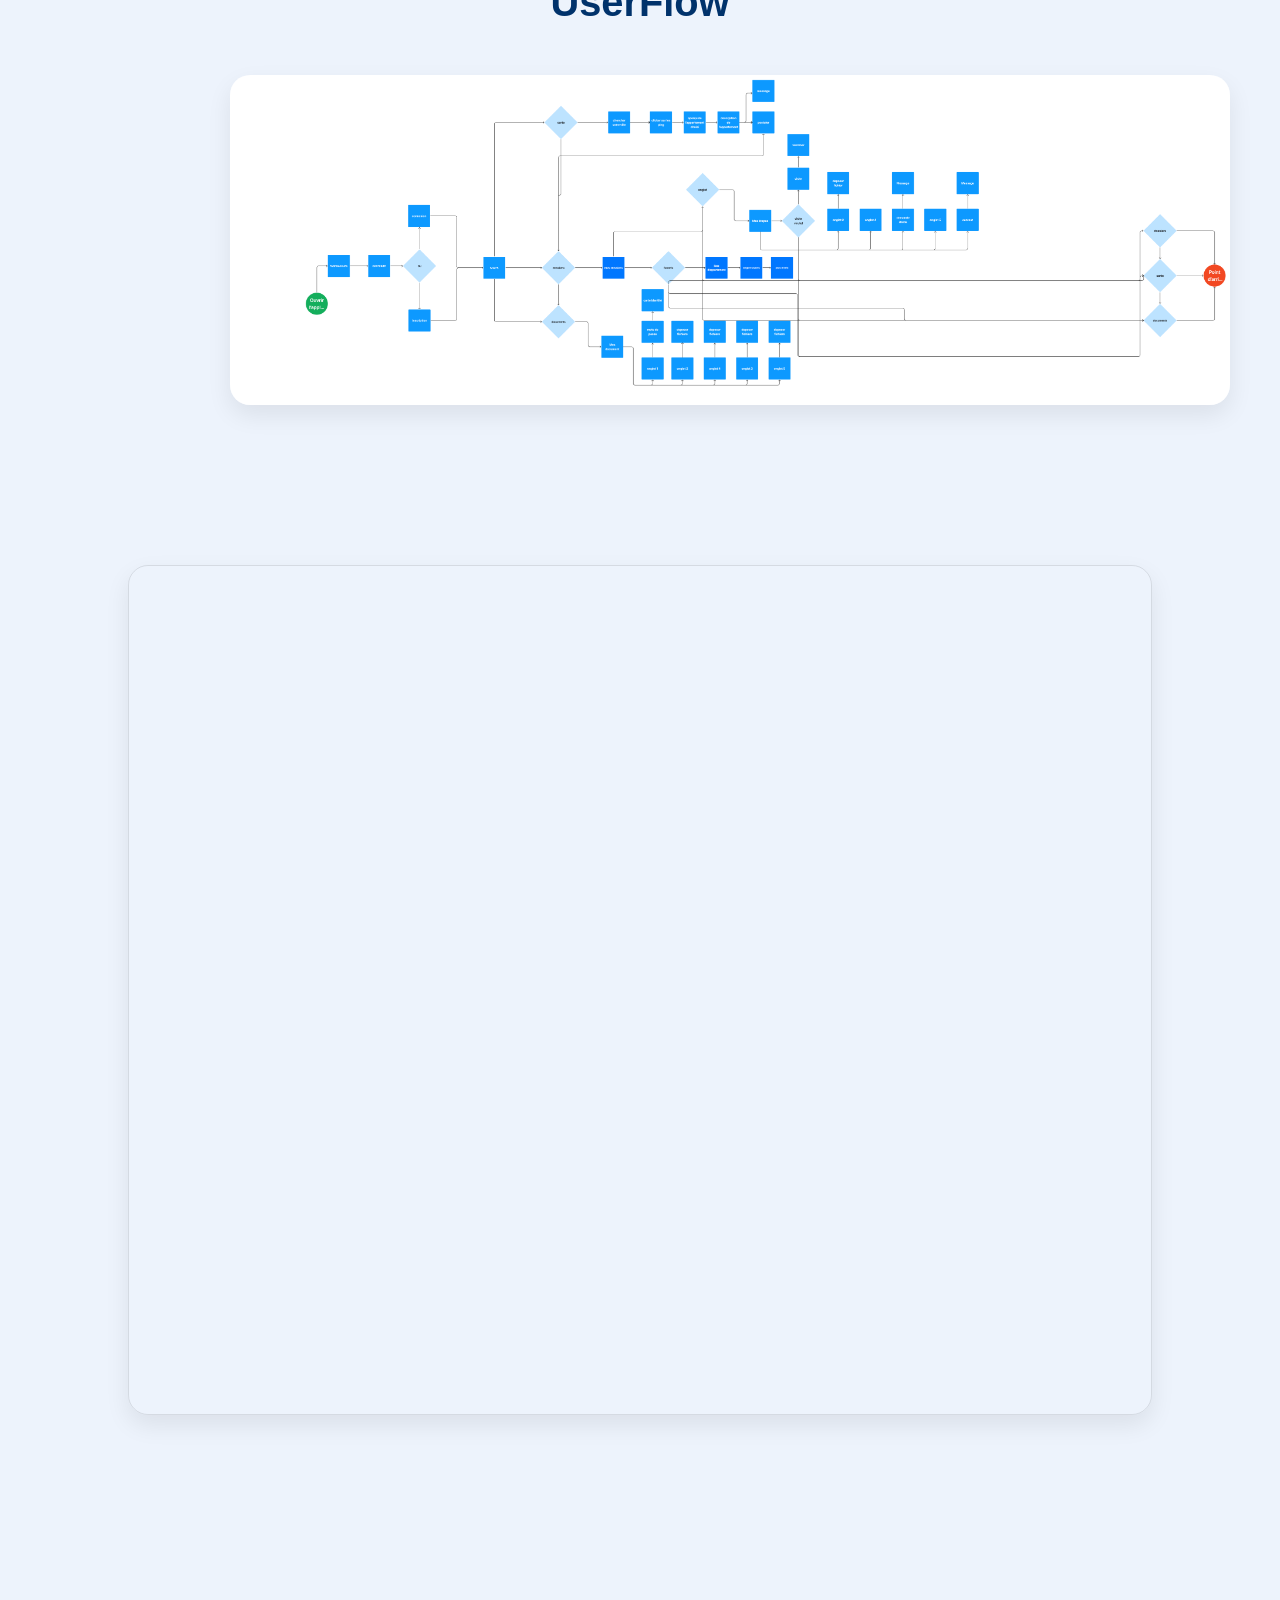
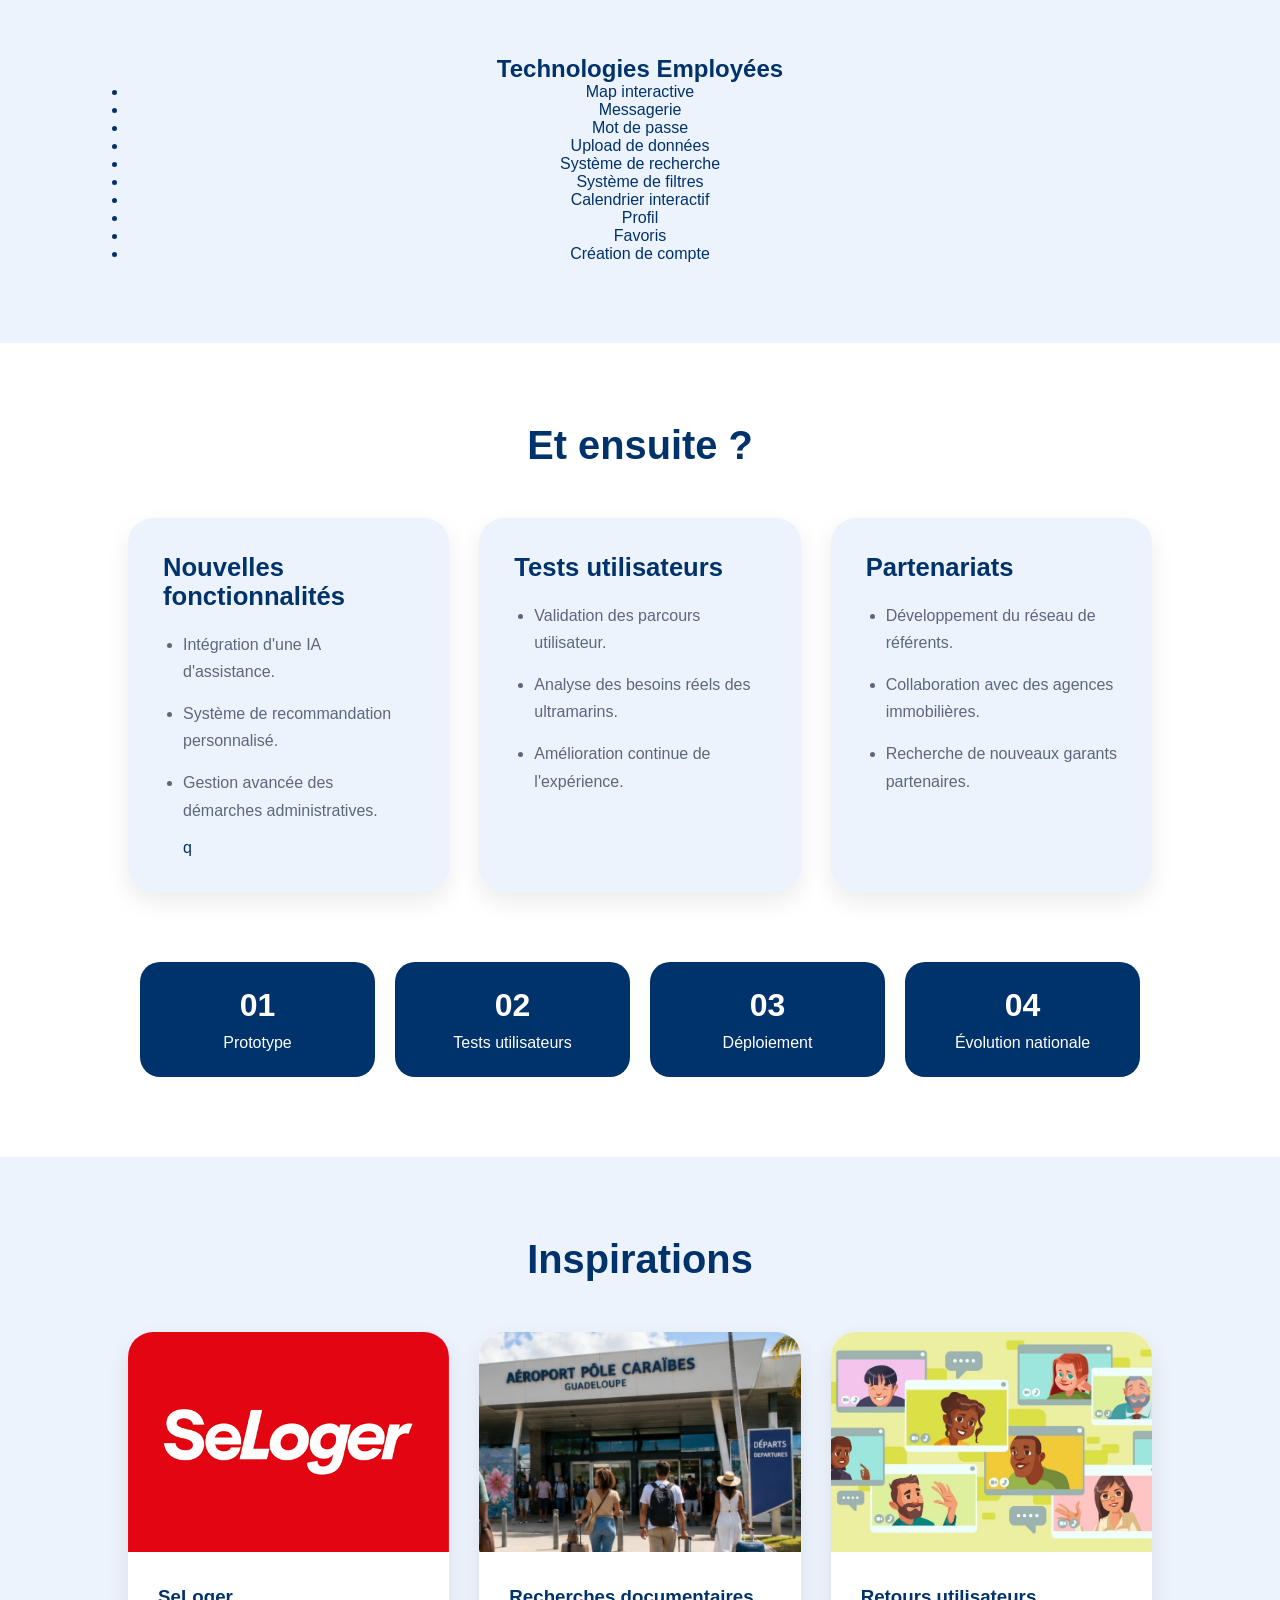
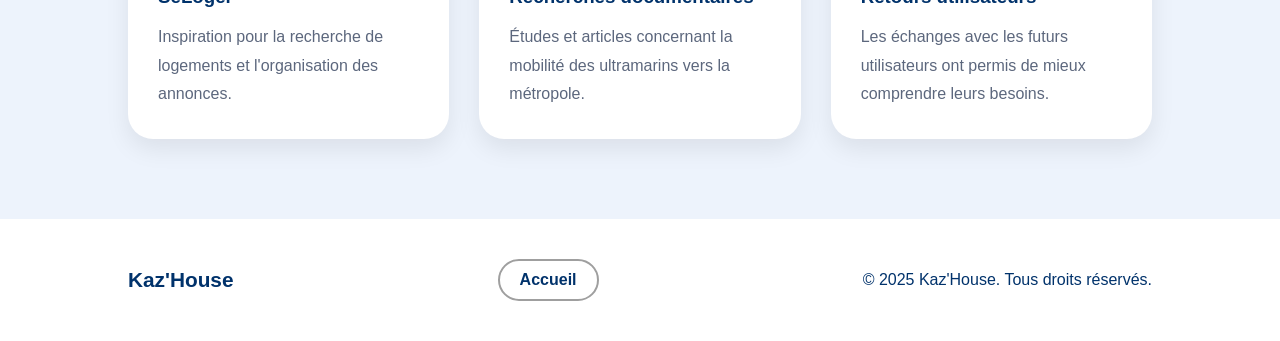
==== commit c2882ada: "TravailLogementBienSoin" ====
--- a/pages/documentation/documentation.html
+++ b/pages/documentation/documentation.html
@@ -73,8 +73,8 @@
 
     <!-- -----WIREFRAME----- -->
     <section class="section-set-up maquette-section">
-        <h2>User Flow</h2>
-        <div class="scenario-specifique-maquette">
+        <h2>Usage</h2>
+        <div class="UserFlow">
             <h3>Trouver un logement facilement à l'aide de filtre</h3>
             <div class="images-maquette">
                 <img src="../../assets/TrouverLogementFiltre.png">
@@ -83,7 +83,7 @@
 
         <section class="section-set-up maquette-section">
             <div class="UserFlow">
-                <h3>Accéder simplement à vos dossier et favoris</h3>
+                <h3>Accéder simplement à vos dossiers et favoris</h3>
                 <div class="images-maquette">
                     <img src="../../assets/frameDescriptionDossier.png">
                 </div>
@@ -120,6 +120,27 @@
         </iframe>
     </section>
 
+
+    <!-- -----TECHNOLOGIES----- -->
+    <section class="technologies">
+        <h1>Technologies Employées</h1>
+        <ul>
+            <li>Map interactive</li>
+            <li>Messagerie</li>
+            <li>Mot de passe</li>
+            <li>Upload de données</li>
+            <li>Système de recherche</li>
+            <li>Système de filtres</li>
+            <li>Calendrier interactif</li>
+            <li>Profil</li>
+            <li>Favoris</li>
+            <li>Création de compte</li>                   
+        </ul>
+
+
+    </section>
+    <!-- ---------- -->
+
     <section class="evolutions">
         <h2>Et ensuite ?</h2>
 
@@ -130,7 +151,7 @@
                 <ul>
                     <li>Intégration d'une IA d'assistance.</li>
                     <li>Système de recommandation personnalisé.</li>
-                    <li>Gestion avancée des démarches administratives.</li>
+                    <li>Gestion avancée des démarches administratives.</li>q
                 </ul>
             </div>
 
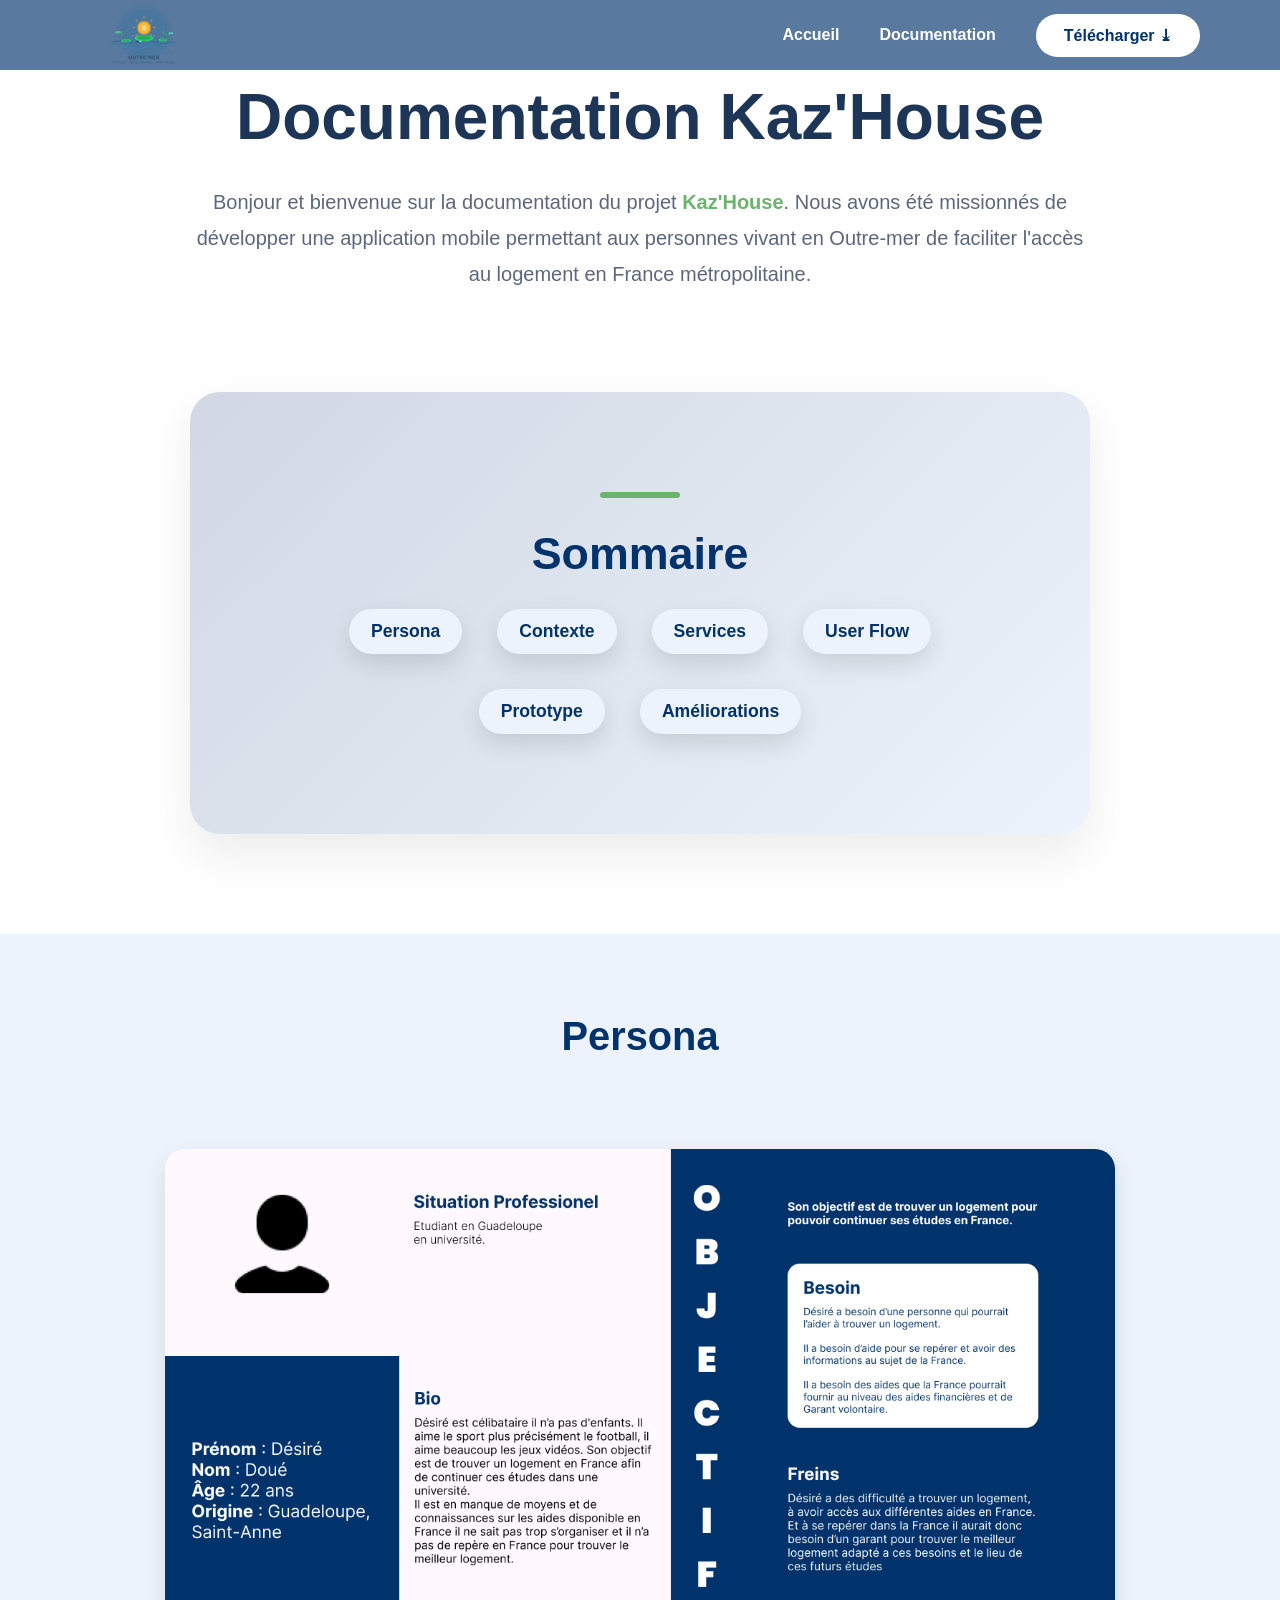
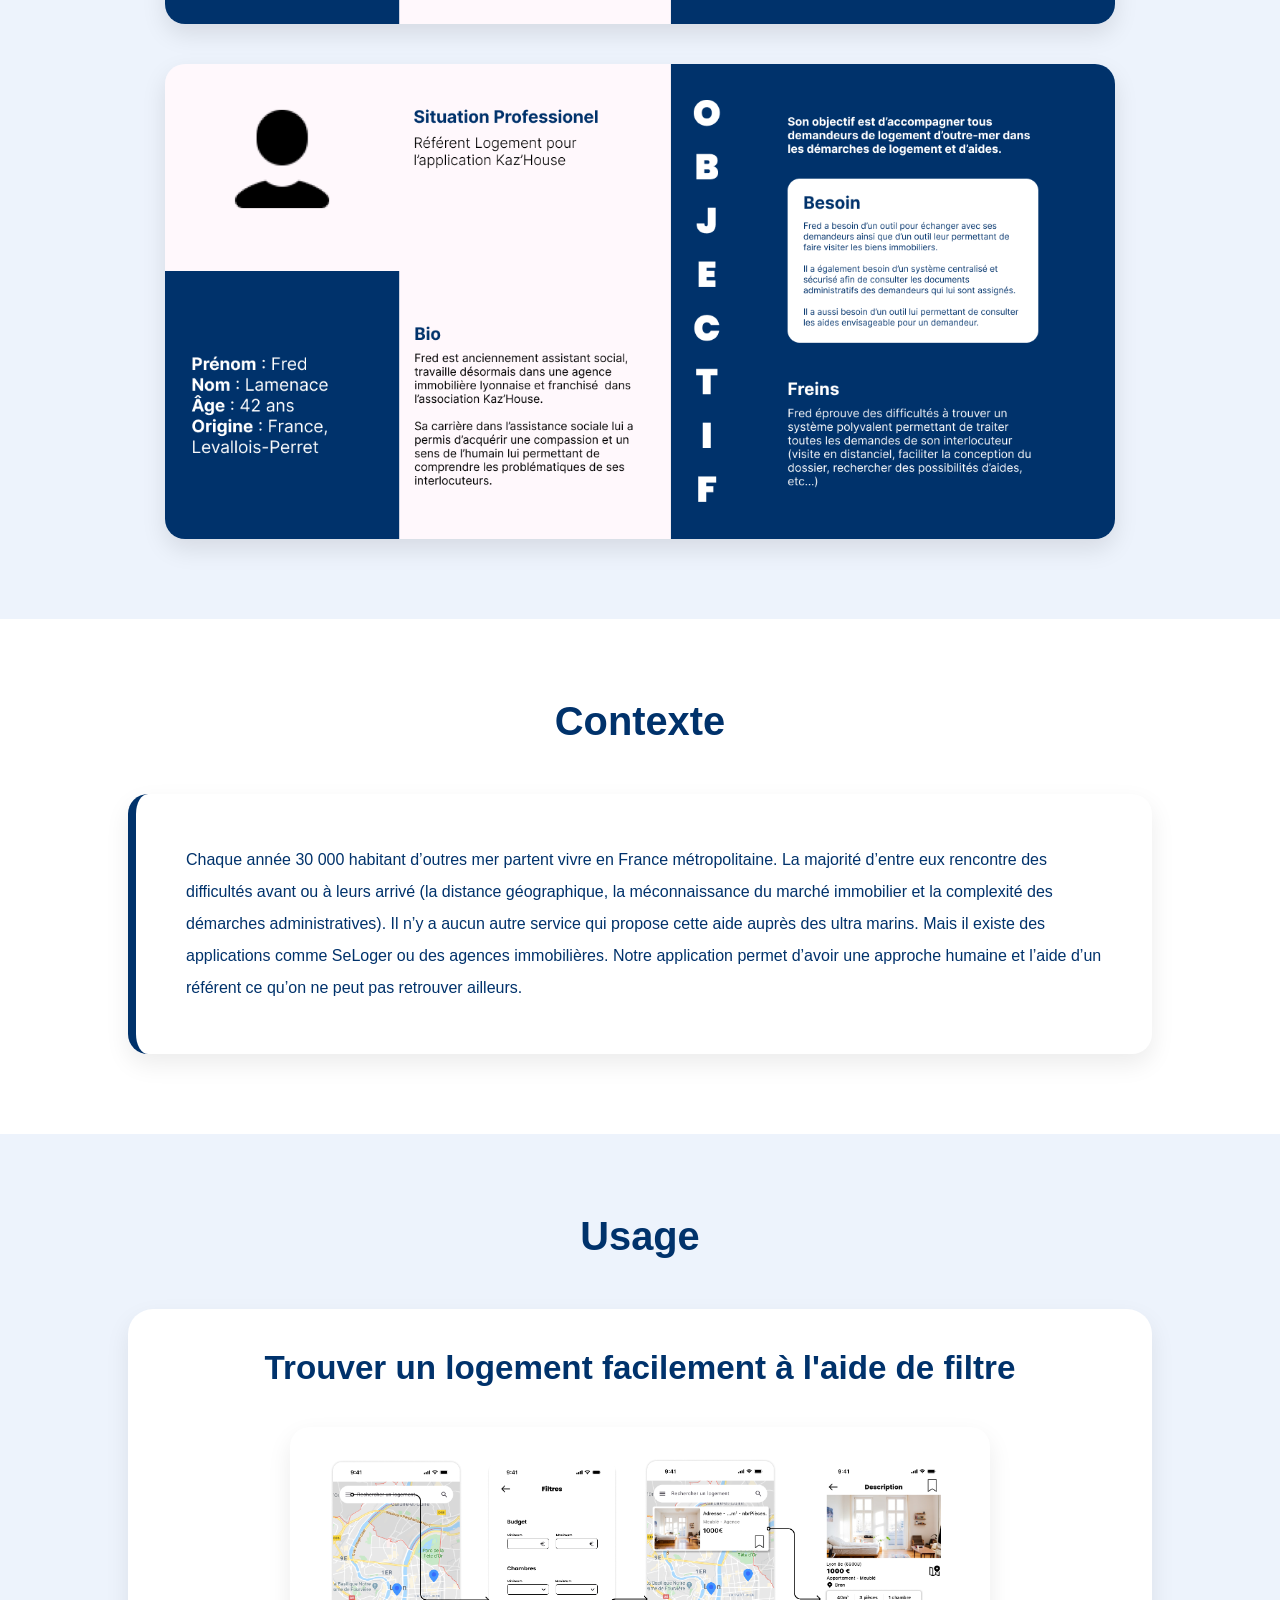
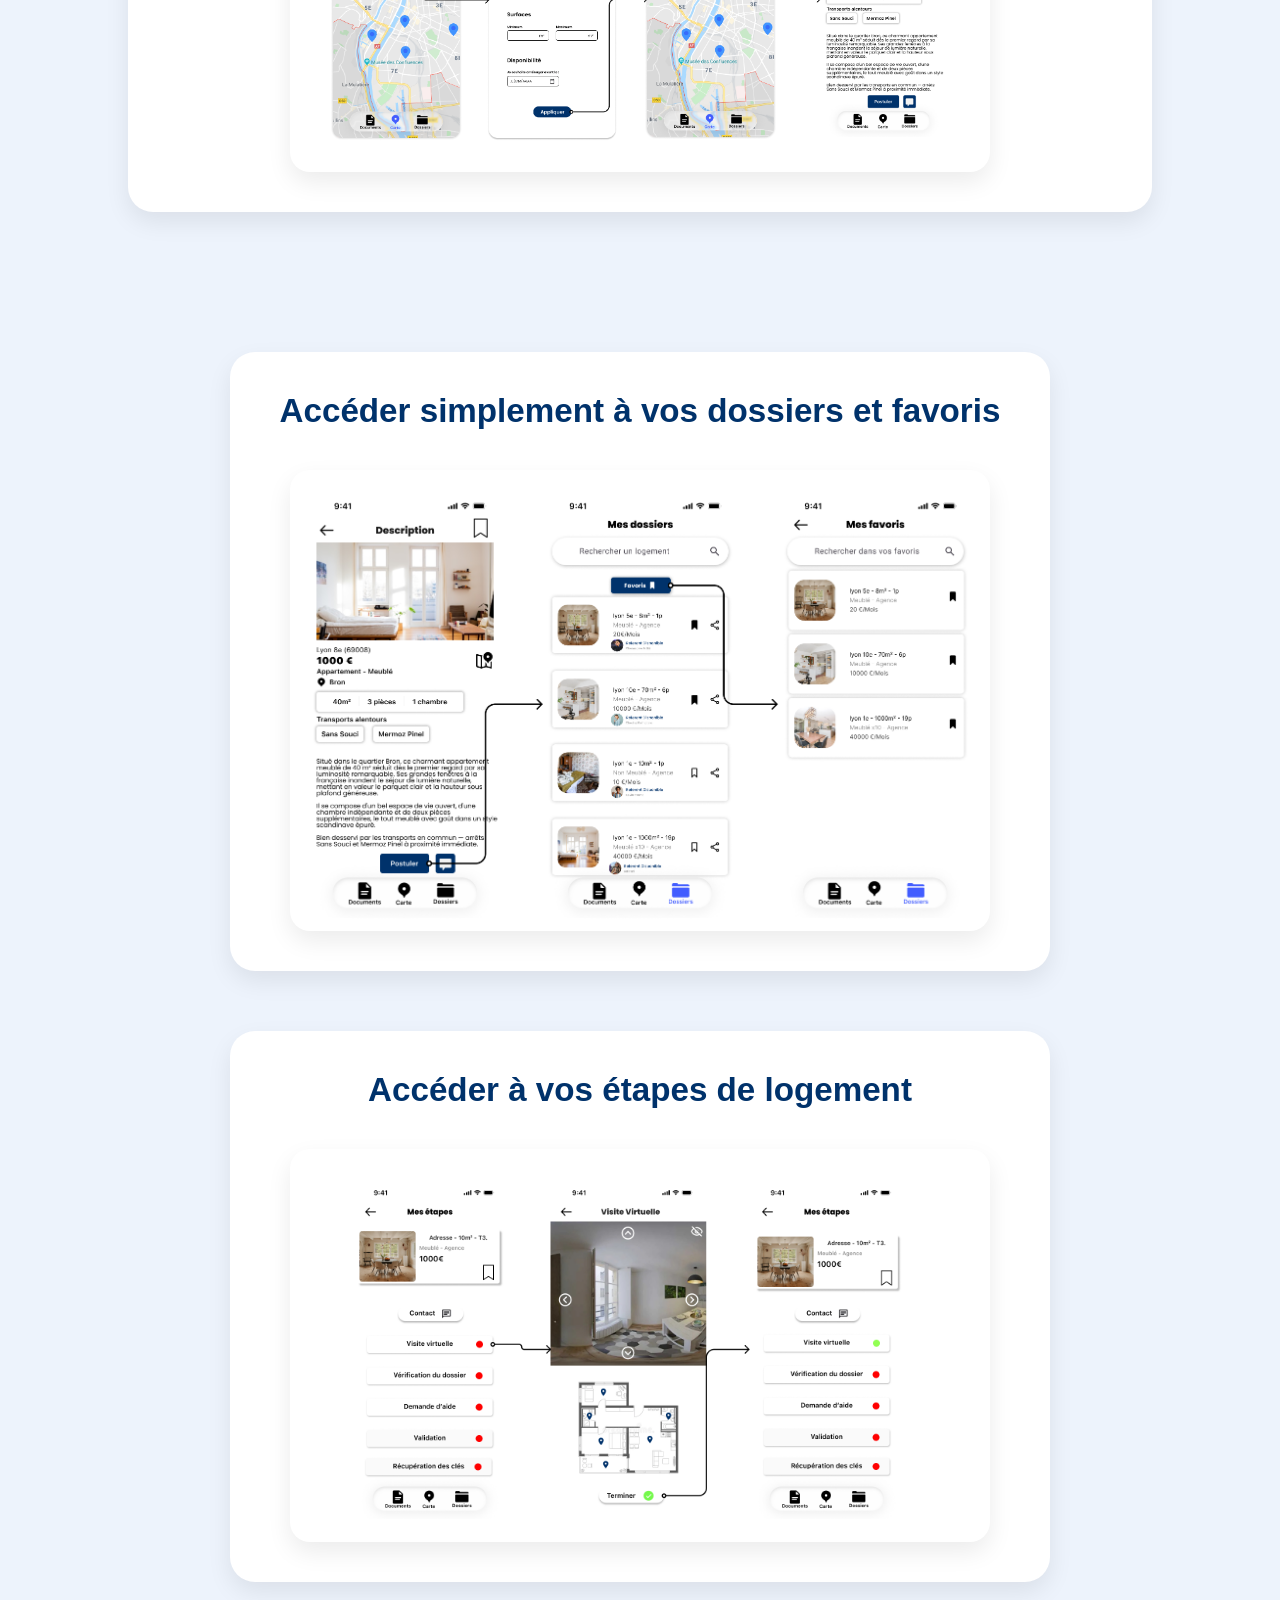
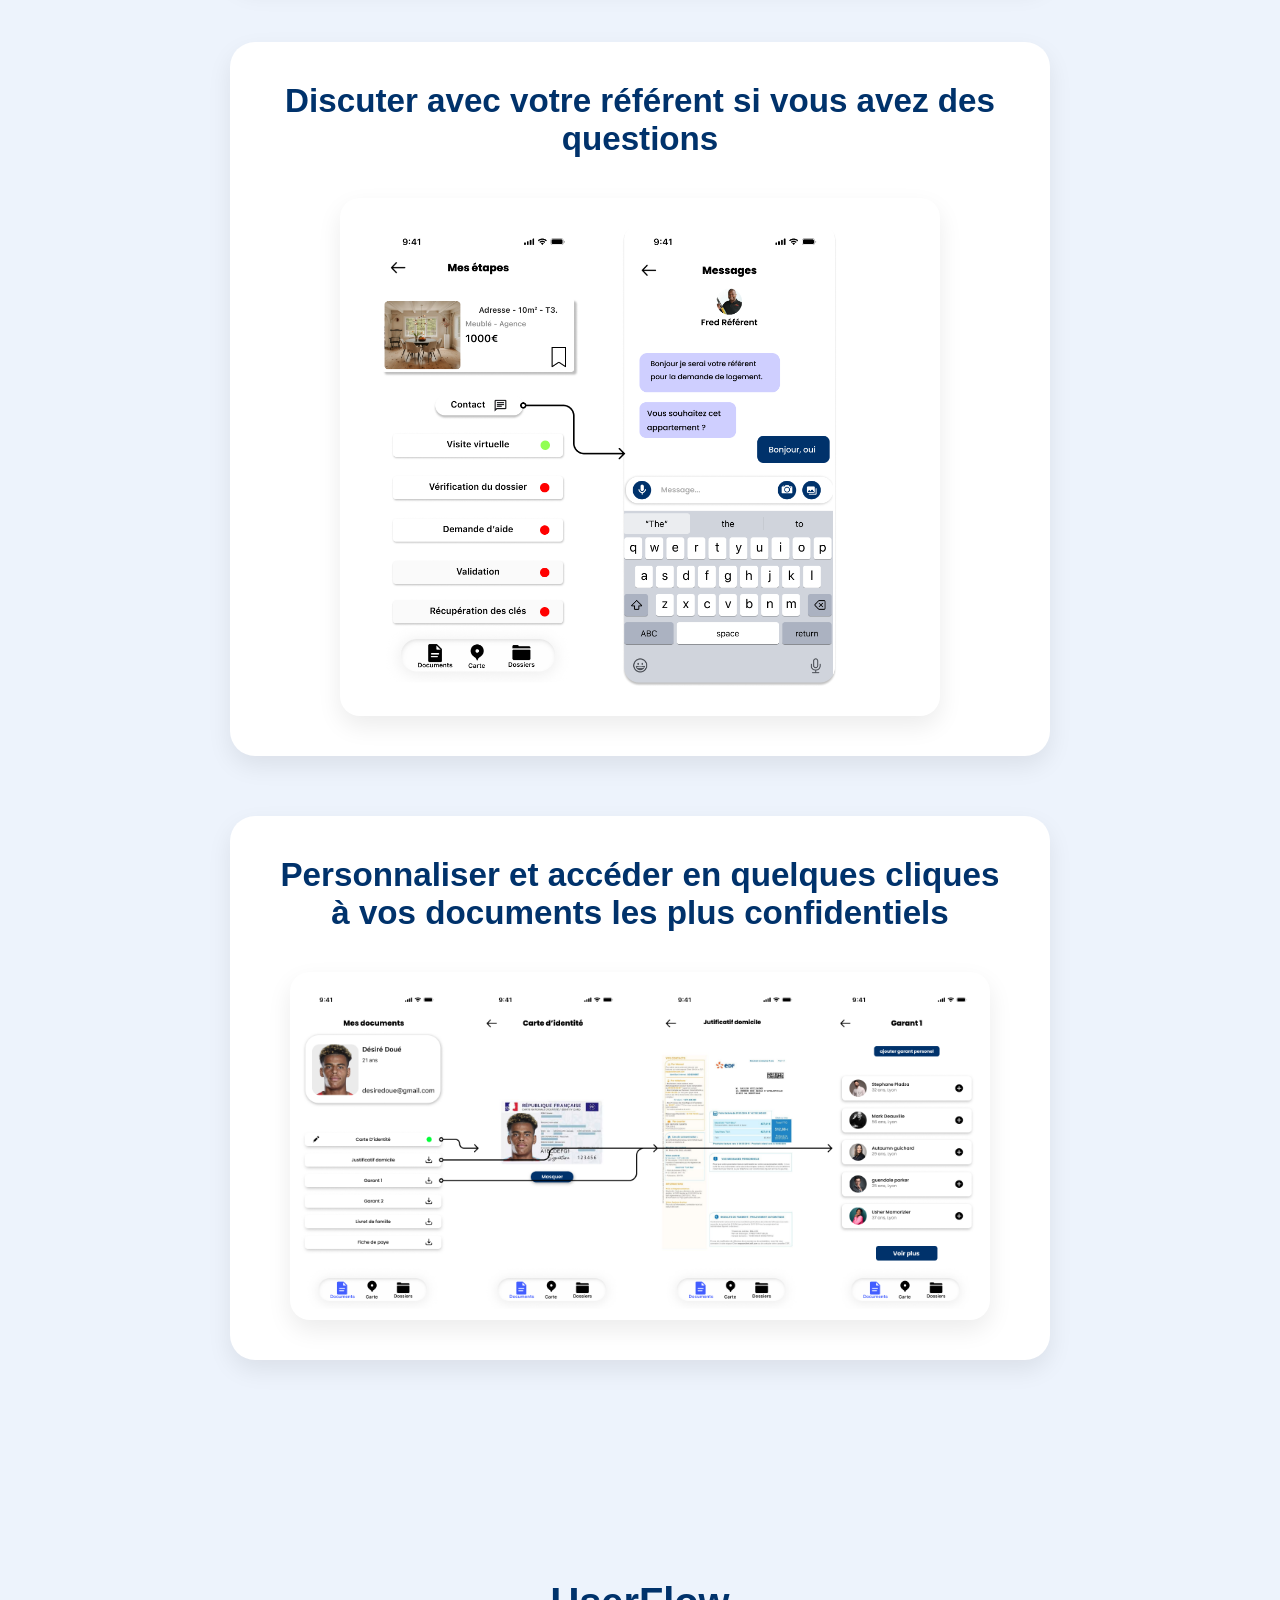
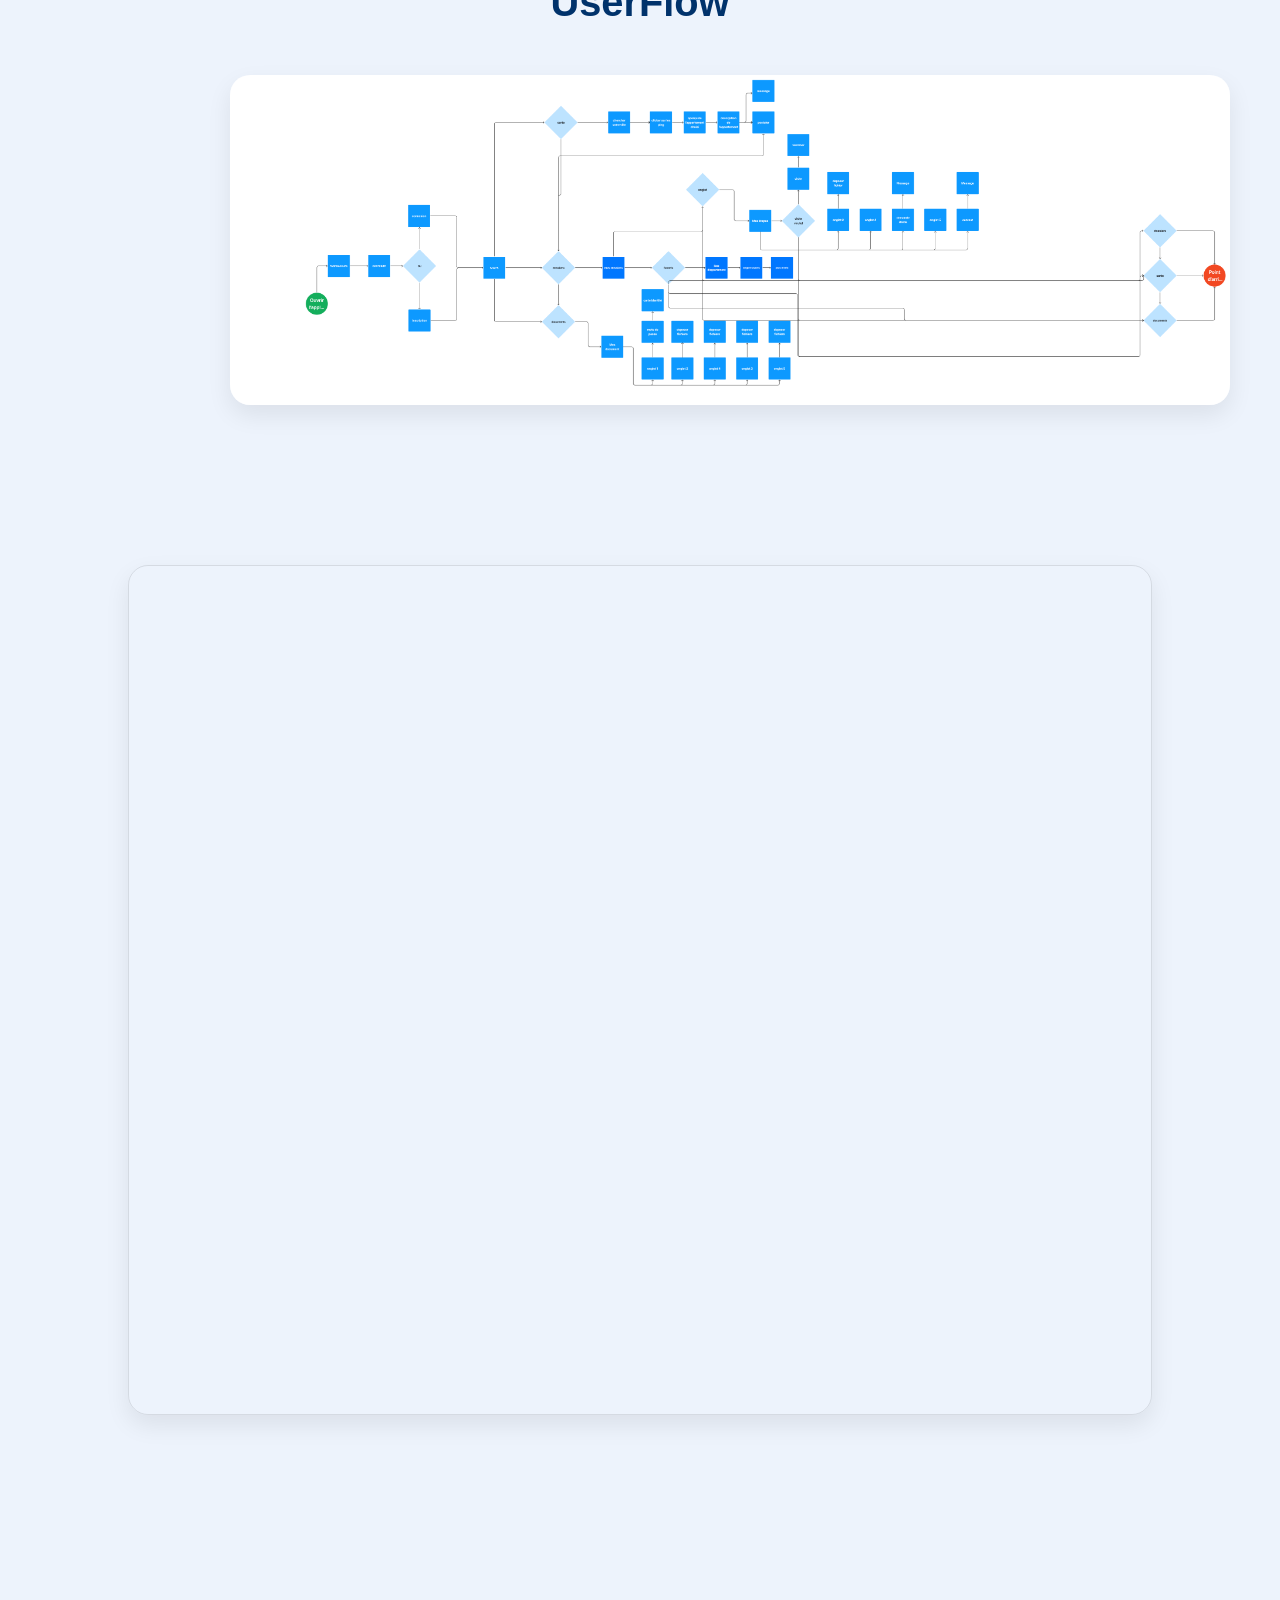
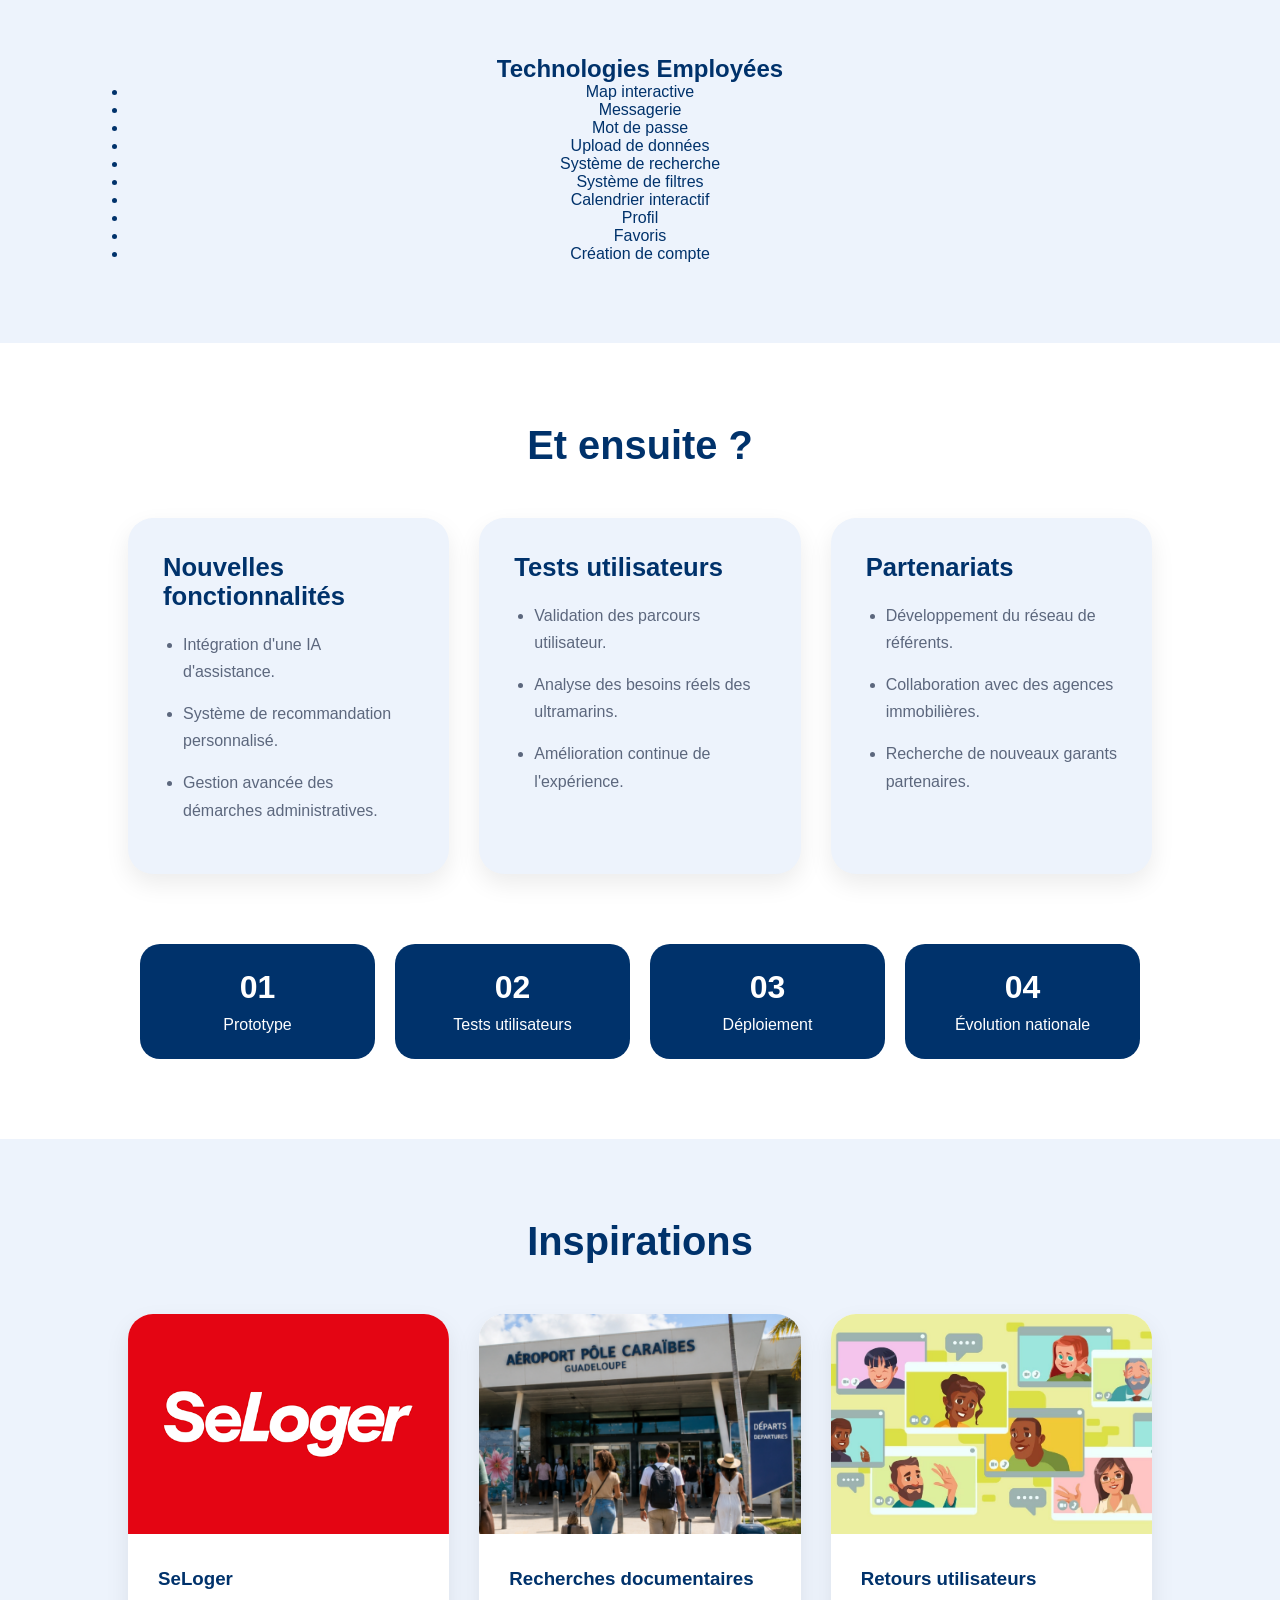
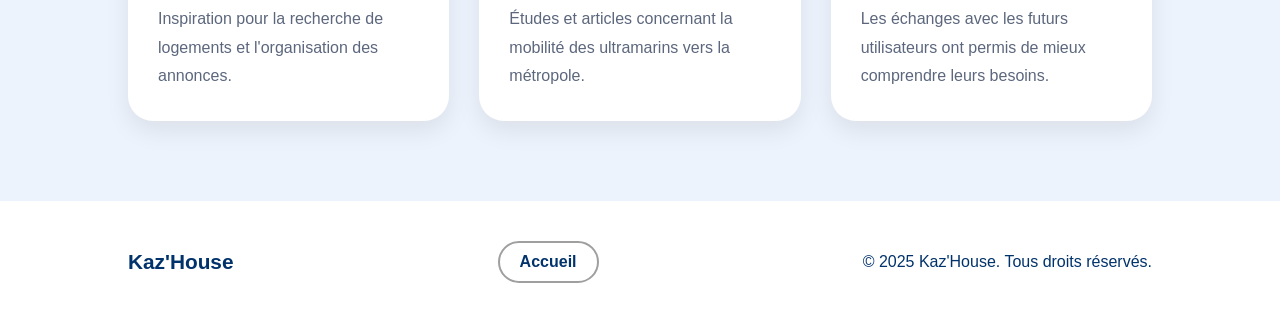
==== commit 191f13be: "TravailGroupeLogementTropBien" ====
--- a/pages/documentation/documentation.html
+++ b/pages/documentation/documentation.html
@@ -151,7 +151,7 @@
                 <ul>
                     <li>Intégration d'une IA d'assistance.</li>
                     <li>Système de recommandation personnalisé.</li>
-                    <li>Gestion avancée des démarches administratives.</li>q
+                    <li>Gestion avancée des démarches administratives.</li>
                 </ul>
             </div>
 
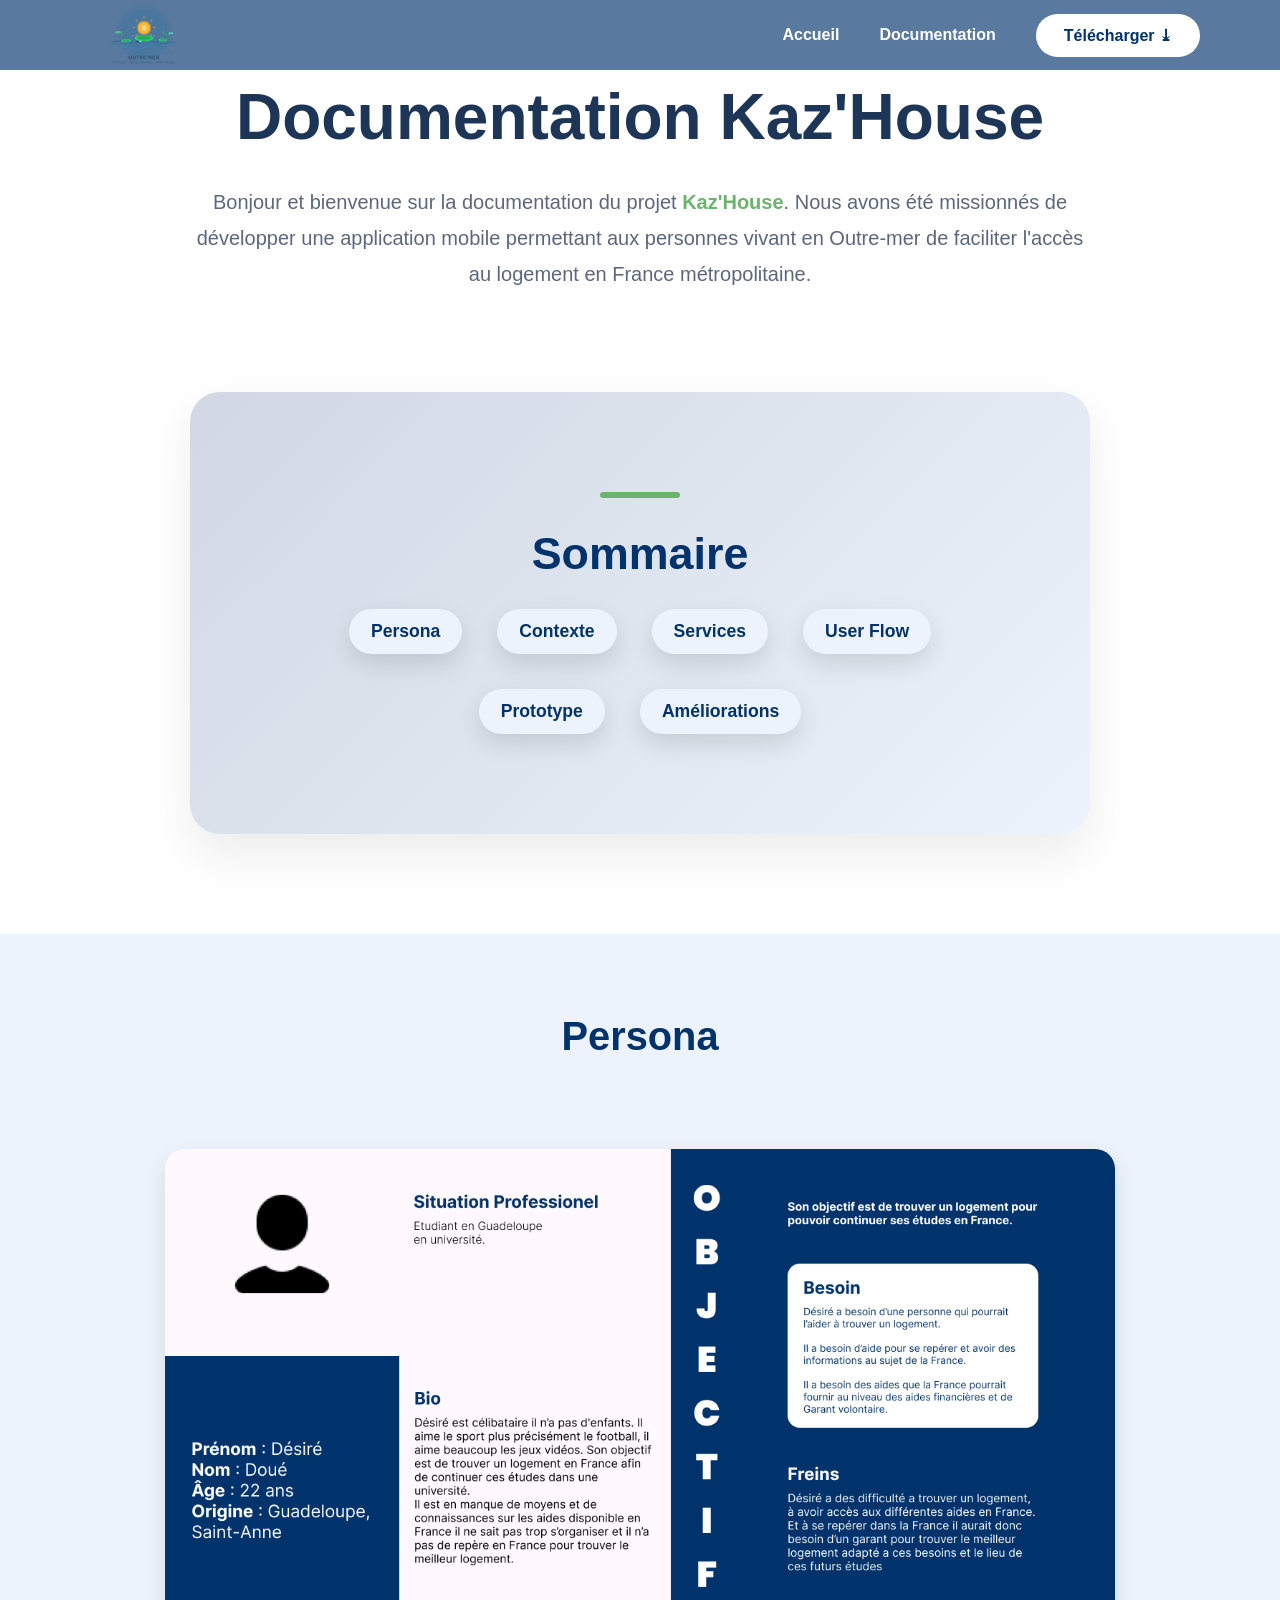
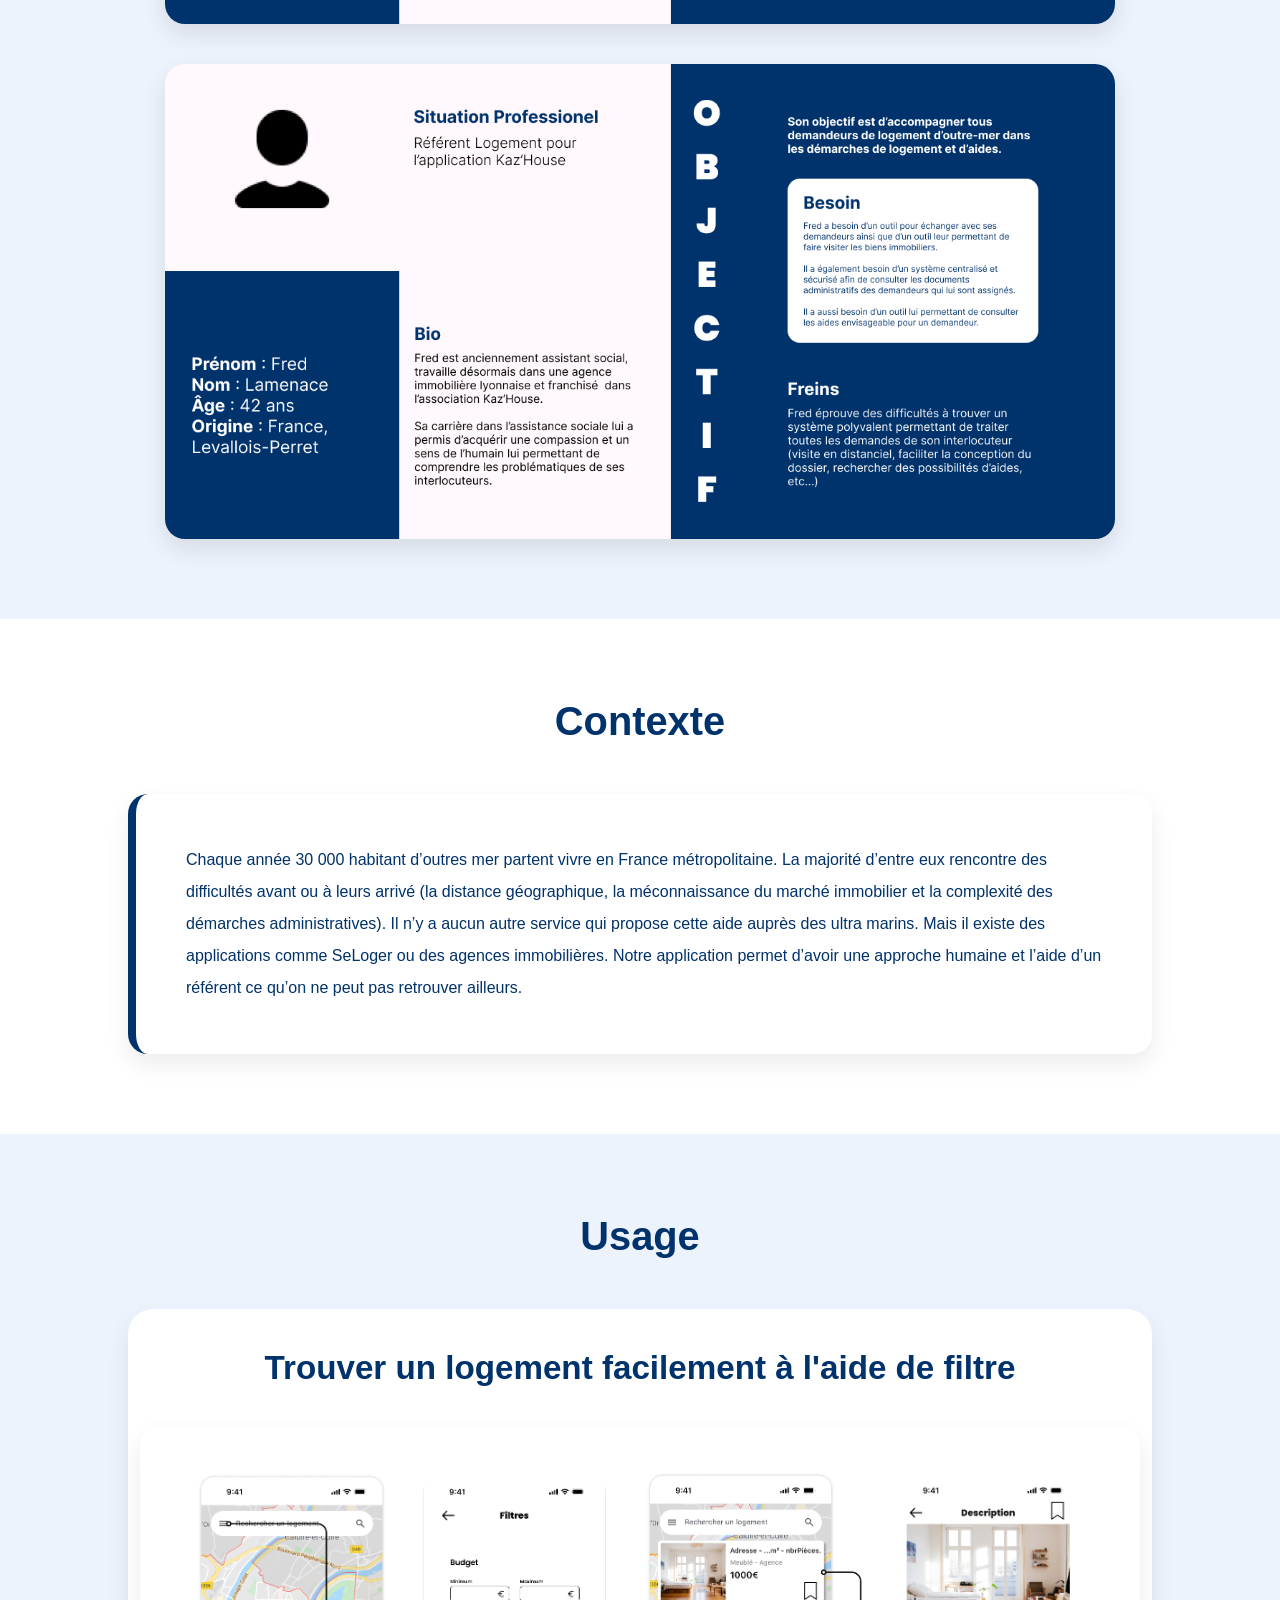
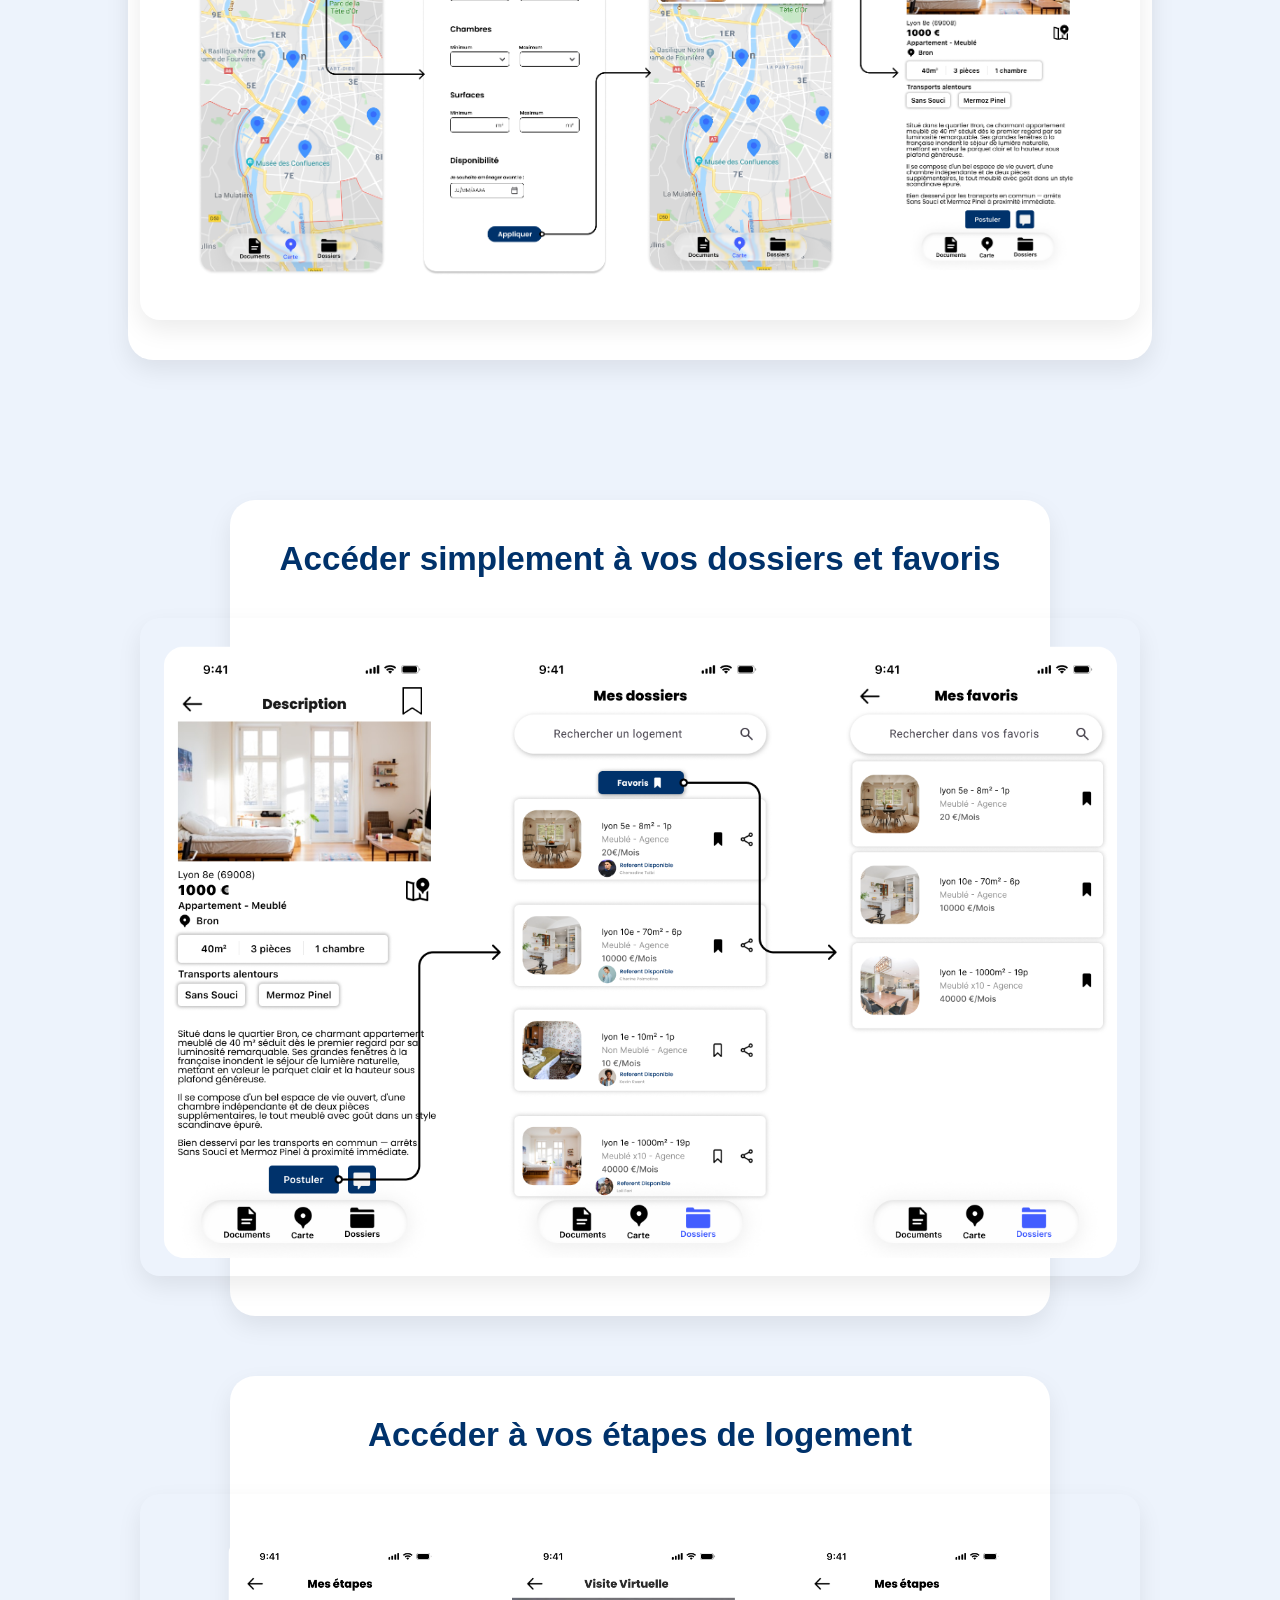
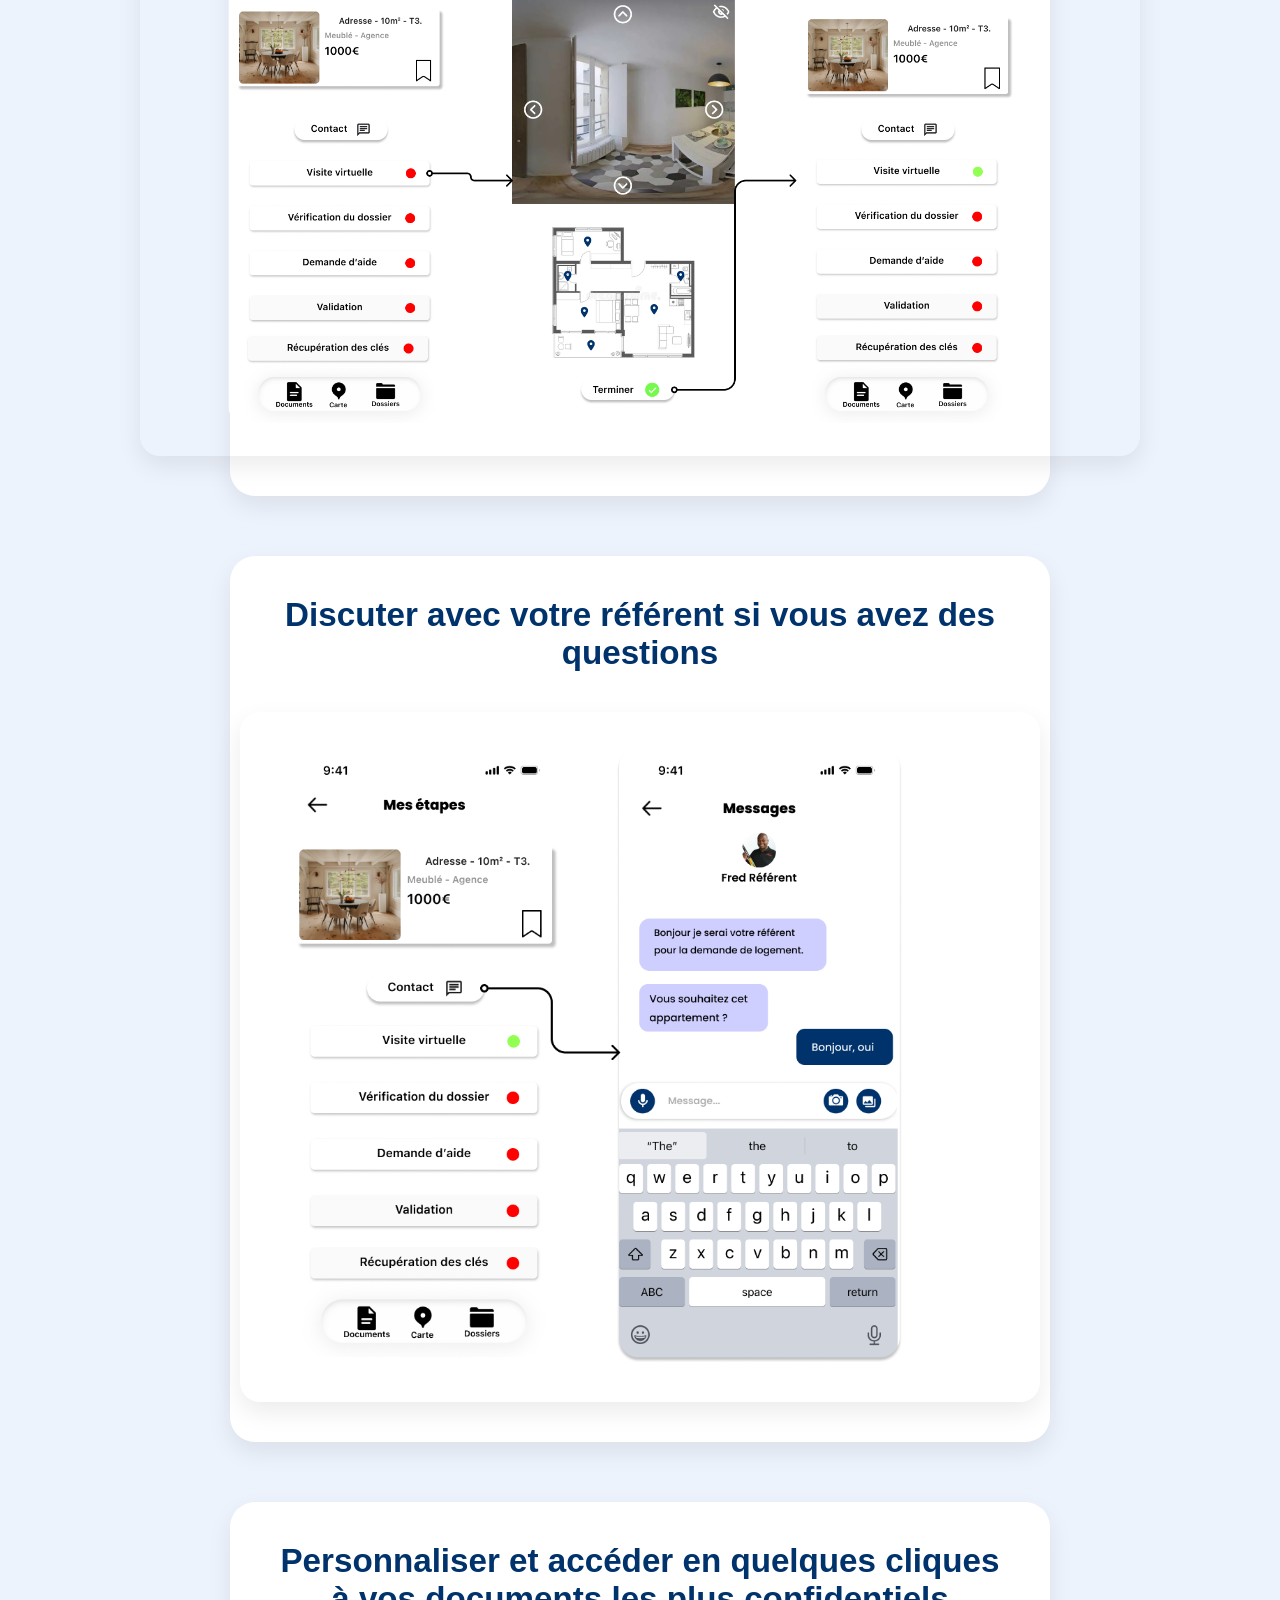
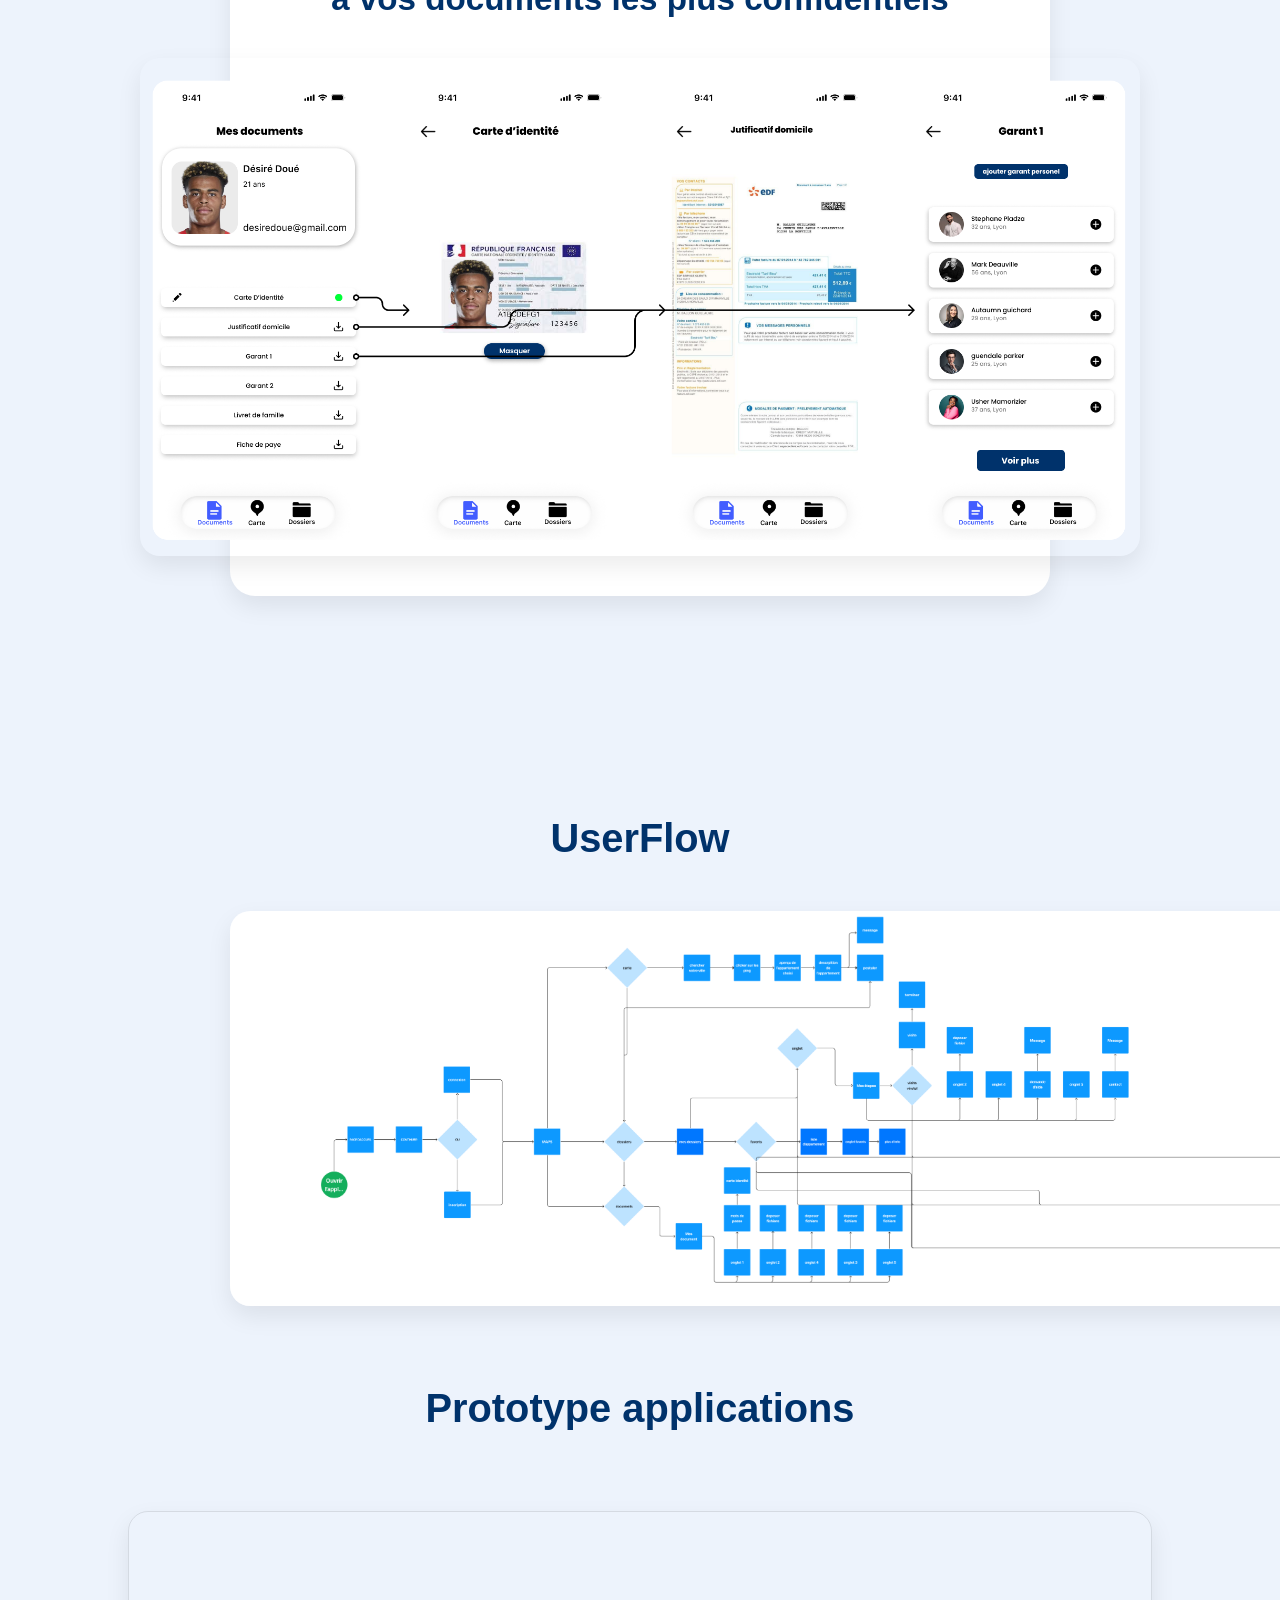
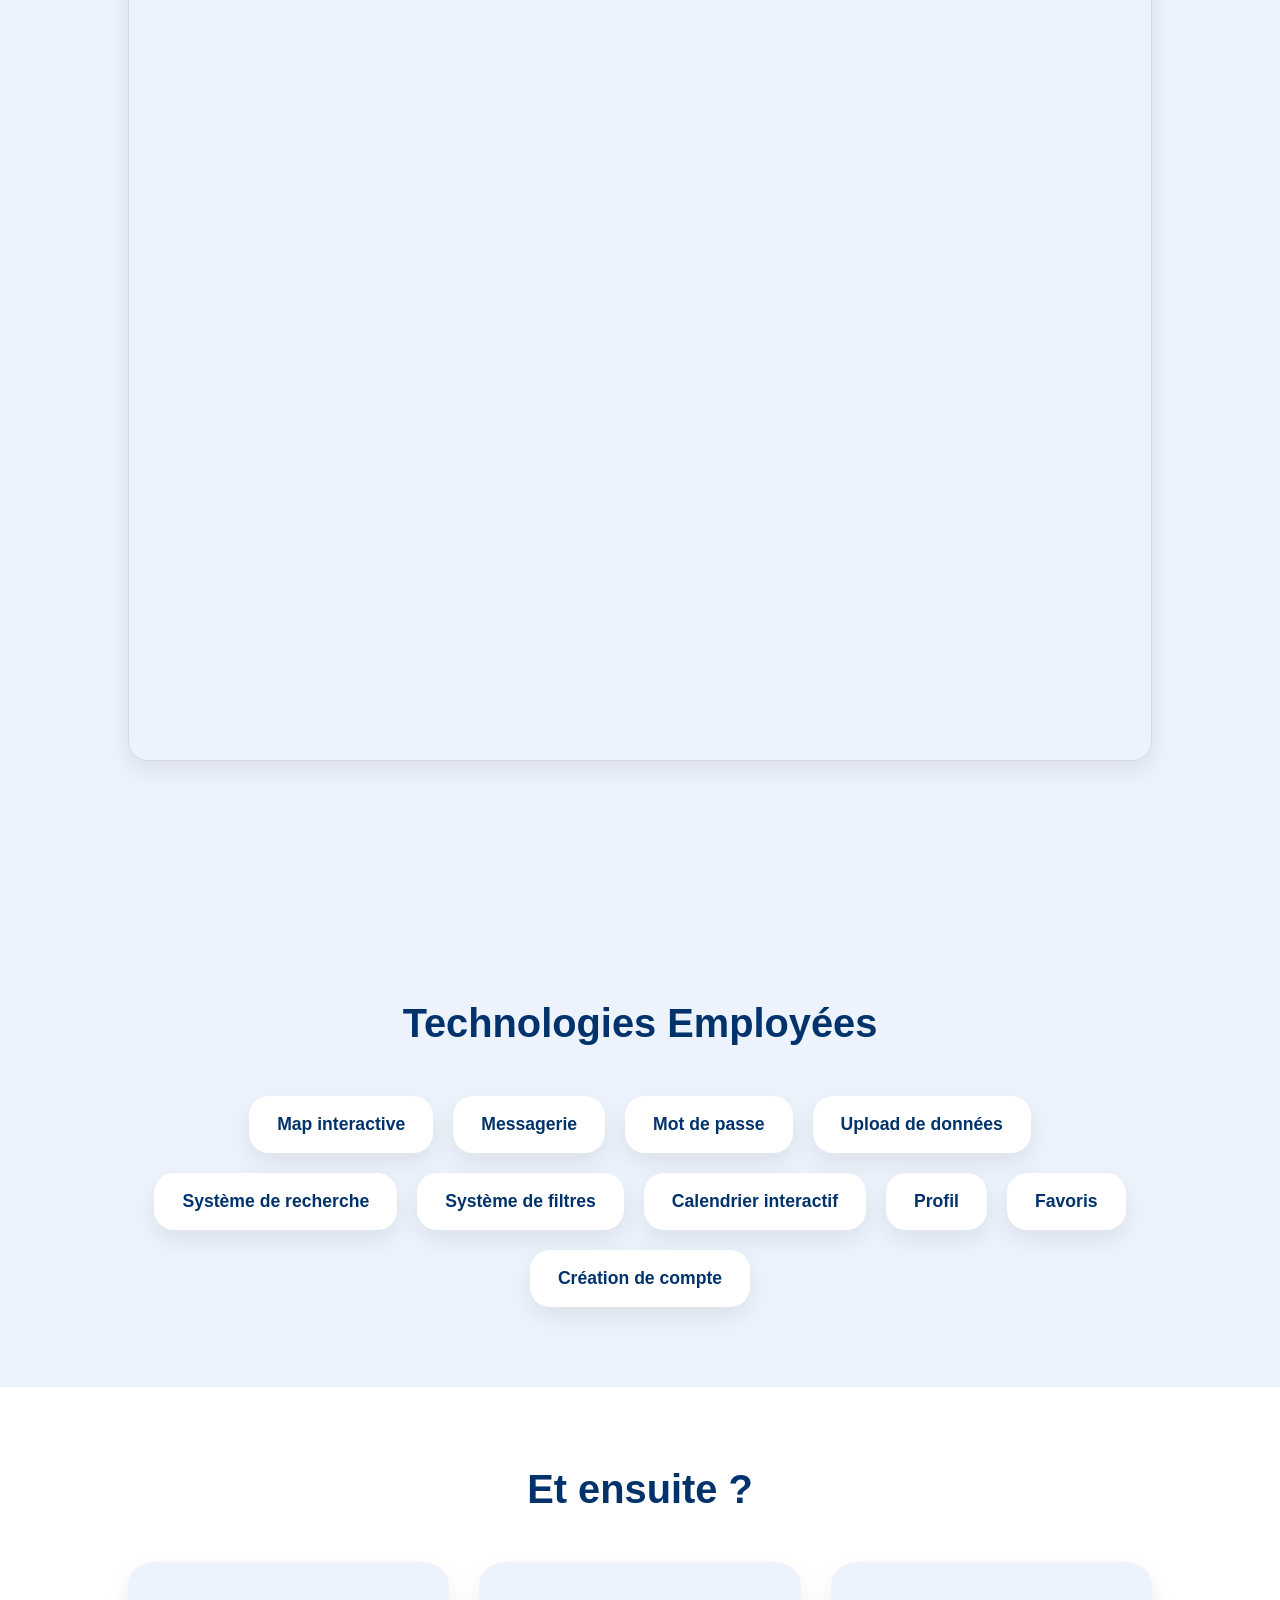
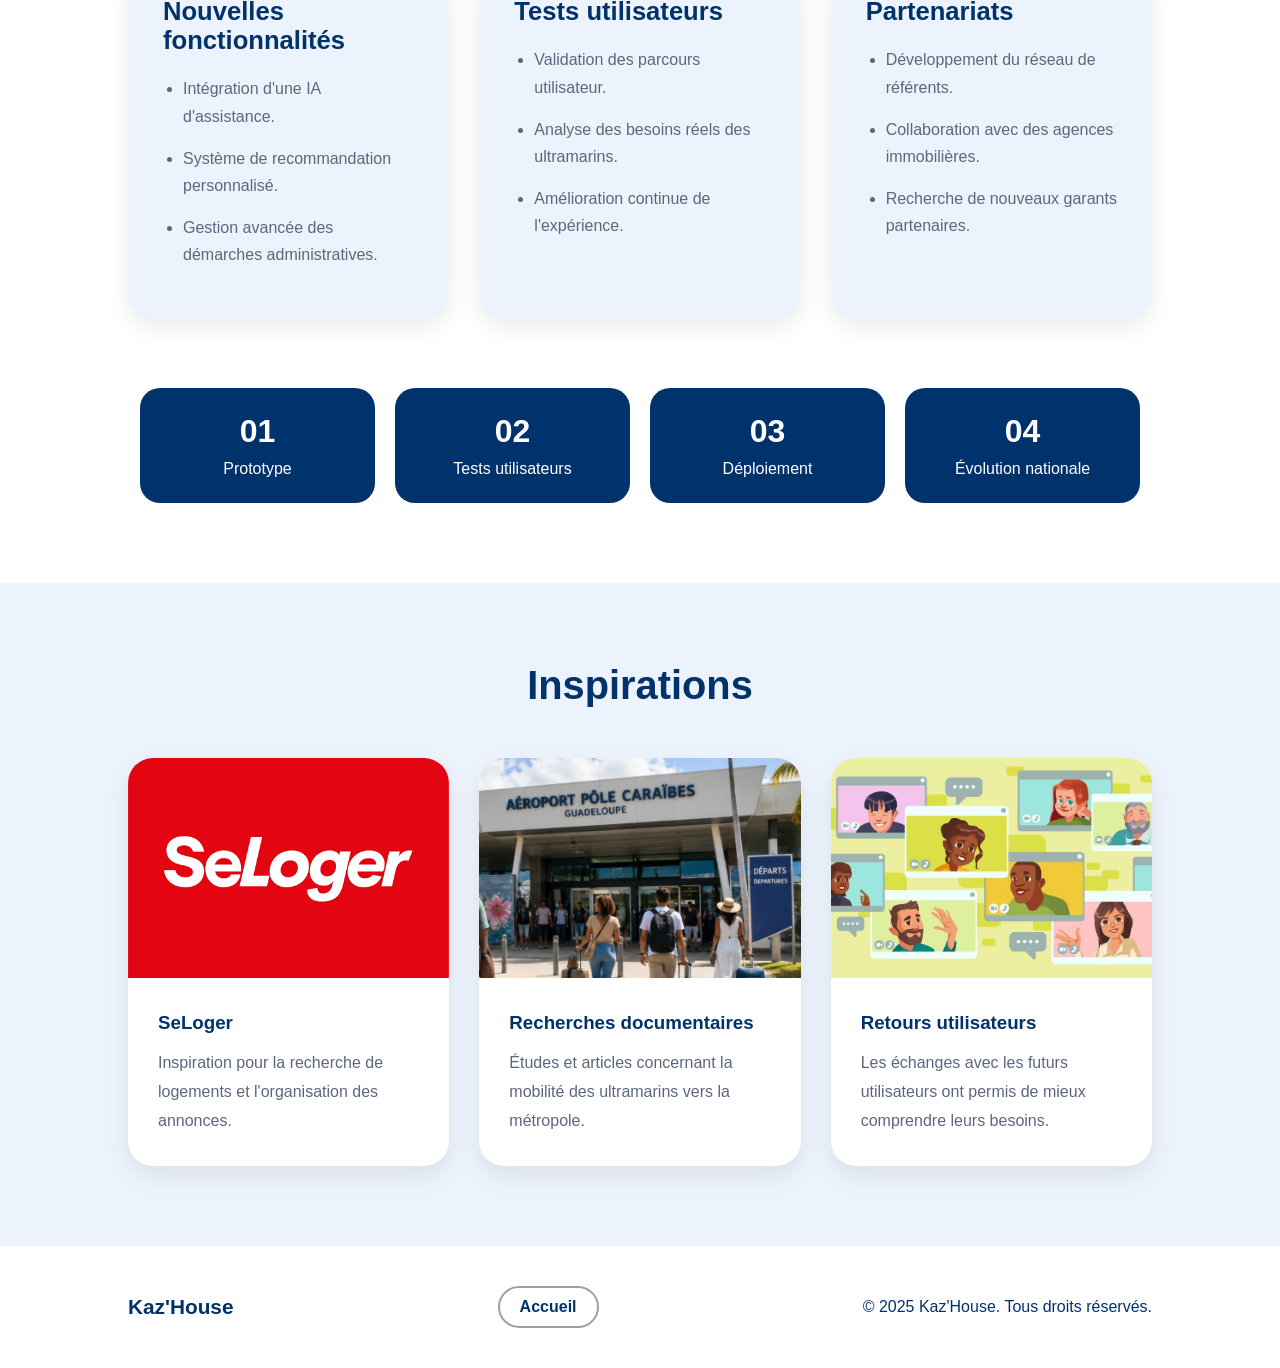
==== commit 4850fd9b: "finalisation" ====
--- a/pages/documentation/documentation.html
+++ b/pages/documentation/documentation.html
@@ -115,6 +115,7 @@
             <h2>UserFlow</h2>
             <img src="../../assets/figmaUserflow.png" alt="">
         </section>
+        <h2>Prototype applications</h2>
         <iframe style="border: 1px solid rgba(0, 0, 0, 0.1);" width="393" height="852" src="https://embed.figma.com/proto/iysvDVxhJqBZxOyCj4x4xF/kaz-home?node-id=725-2071&p=f&scaling=scale-down&content-scaling=fixed&page-id=4%3A27&starting-point-node-id=725%3A2071&embed-host=share%22
         allowfullscreen">
         </iframe>
@@ -241,7 +242,7 @@
     </section>
     <footer>
         <p>Kaz'House</p>
-        <a href="pages/documentation/documentation.html">Accueil</a>
+        <a href="../../index.html">Accueil</a>
         <p>© 2025 Kaz'House. Tous droits réservés.</p>
     </footer>
 </body>
--- a/pages/documentation/documentation.css
+++ b/pages/documentation/documentation.css
@@ -276,7 +276,7 @@
 }
 
 .images-maquette img{
-    width:700px;
+    width:1000px;
     border-radius:20px;
     box-shadow:0 10px 25px rgba(0,0,0,0.08);
 }
@@ -287,7 +287,7 @@
     gap:30px;
 }
 .images-documentWire img{
-    width:600px;
+    width:800px;
     border-radius:20px;
     box-shadow:0 10px 25px rgba(0,0,0,0.08);
     
@@ -305,7 +305,7 @@
 
 .wireframe img{
     width:100%;
-    width:1000px;
+    width:1200px;
     border-radius:20px;
     box-shadow:0 10px 25px rgba(0,0,0,0.08);
     display:flex;
@@ -444,6 +444,50 @@
     font-weight:bold;
     margin-bottom:10px;
 }
+
+
+.technologies{
+    background:#EDF3FC;
+    text-align:center;
+}
+
+.technologies h1{
+    color:var(--bleu);
+    font-size:var(--h2-size);
+    margin-bottom:50px;
+}
+
+.technologies ul{
+    list-style:none;
+    max-width:1000px;
+    margin:auto;
+    padding:0;
+    display:flex;
+    justify-content:center;
+    flex-wrap:wrap;
+    gap:20px;
+}
+
+.technologies li{
+    background:white;
+    color:var(--bleu);
+    padding:18px 28px;
+    border-radius:20px;
+    font-size:1.1rem;
+    font-weight:600;
+    box-shadow:0 10px 25px rgba(0,0,0,0.08);
+    transition:.3s ease;
+    cursor:default;
+}
+
+.technologies li:hover{
+    transform:translateY(-5px);
+    box-shadow:0 15px 30px rgba(0,0,0,0.12);
+    background:var(--bleu);
+    color:white;
+}
+
+
 
 /* ========================= */
 /* SECTION INSPIRATIONS */
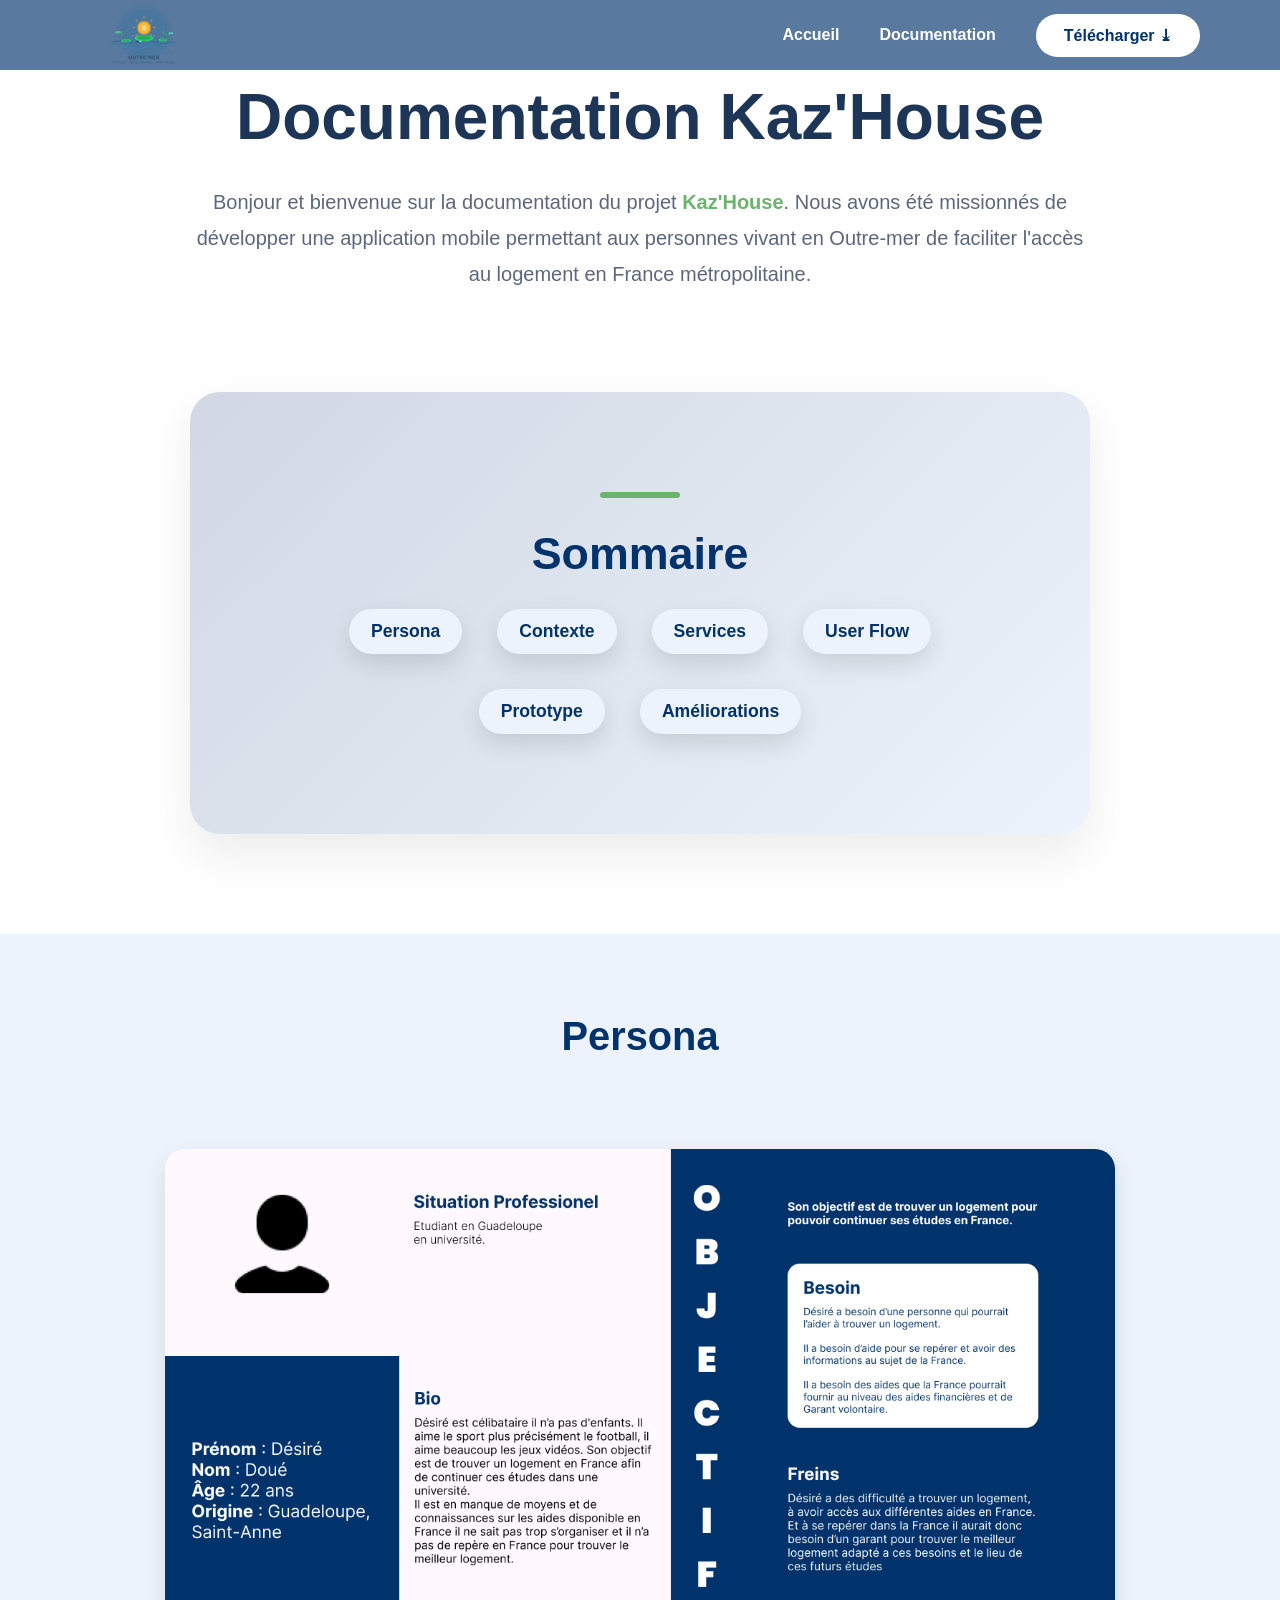
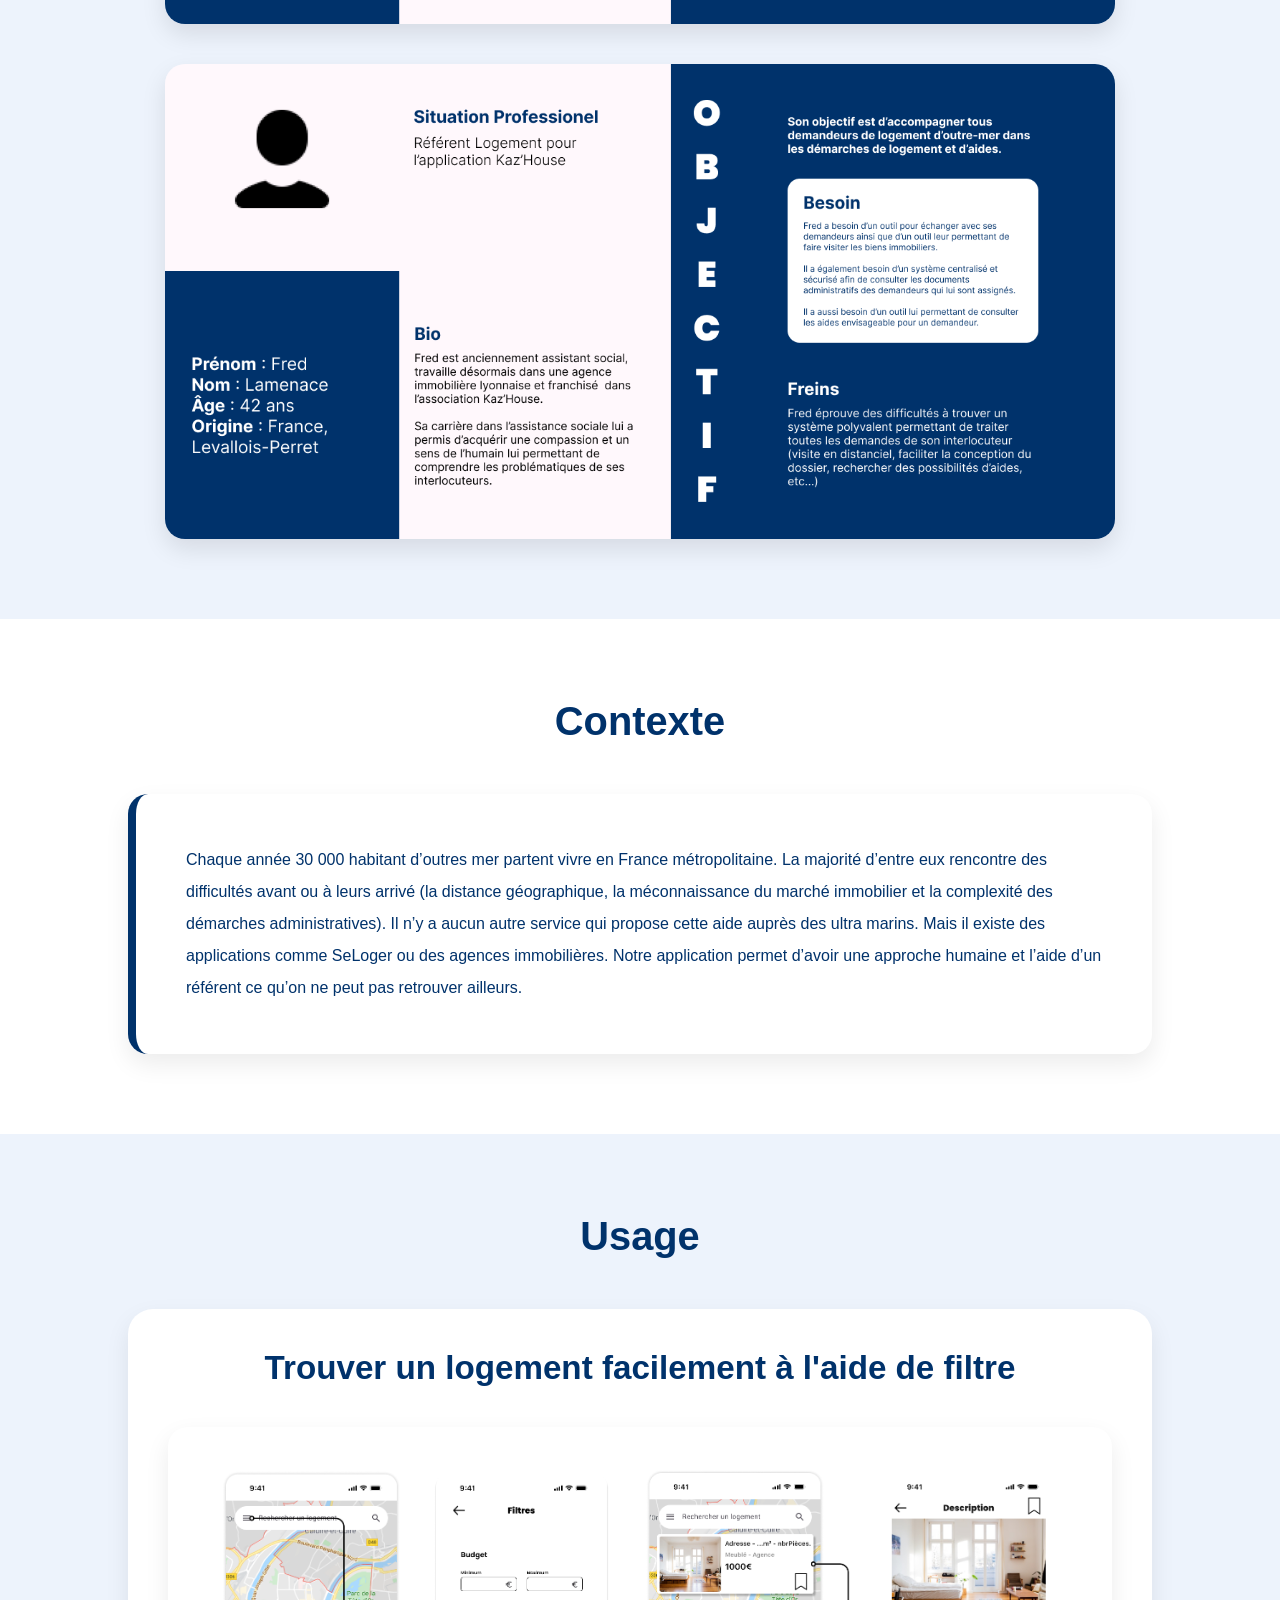
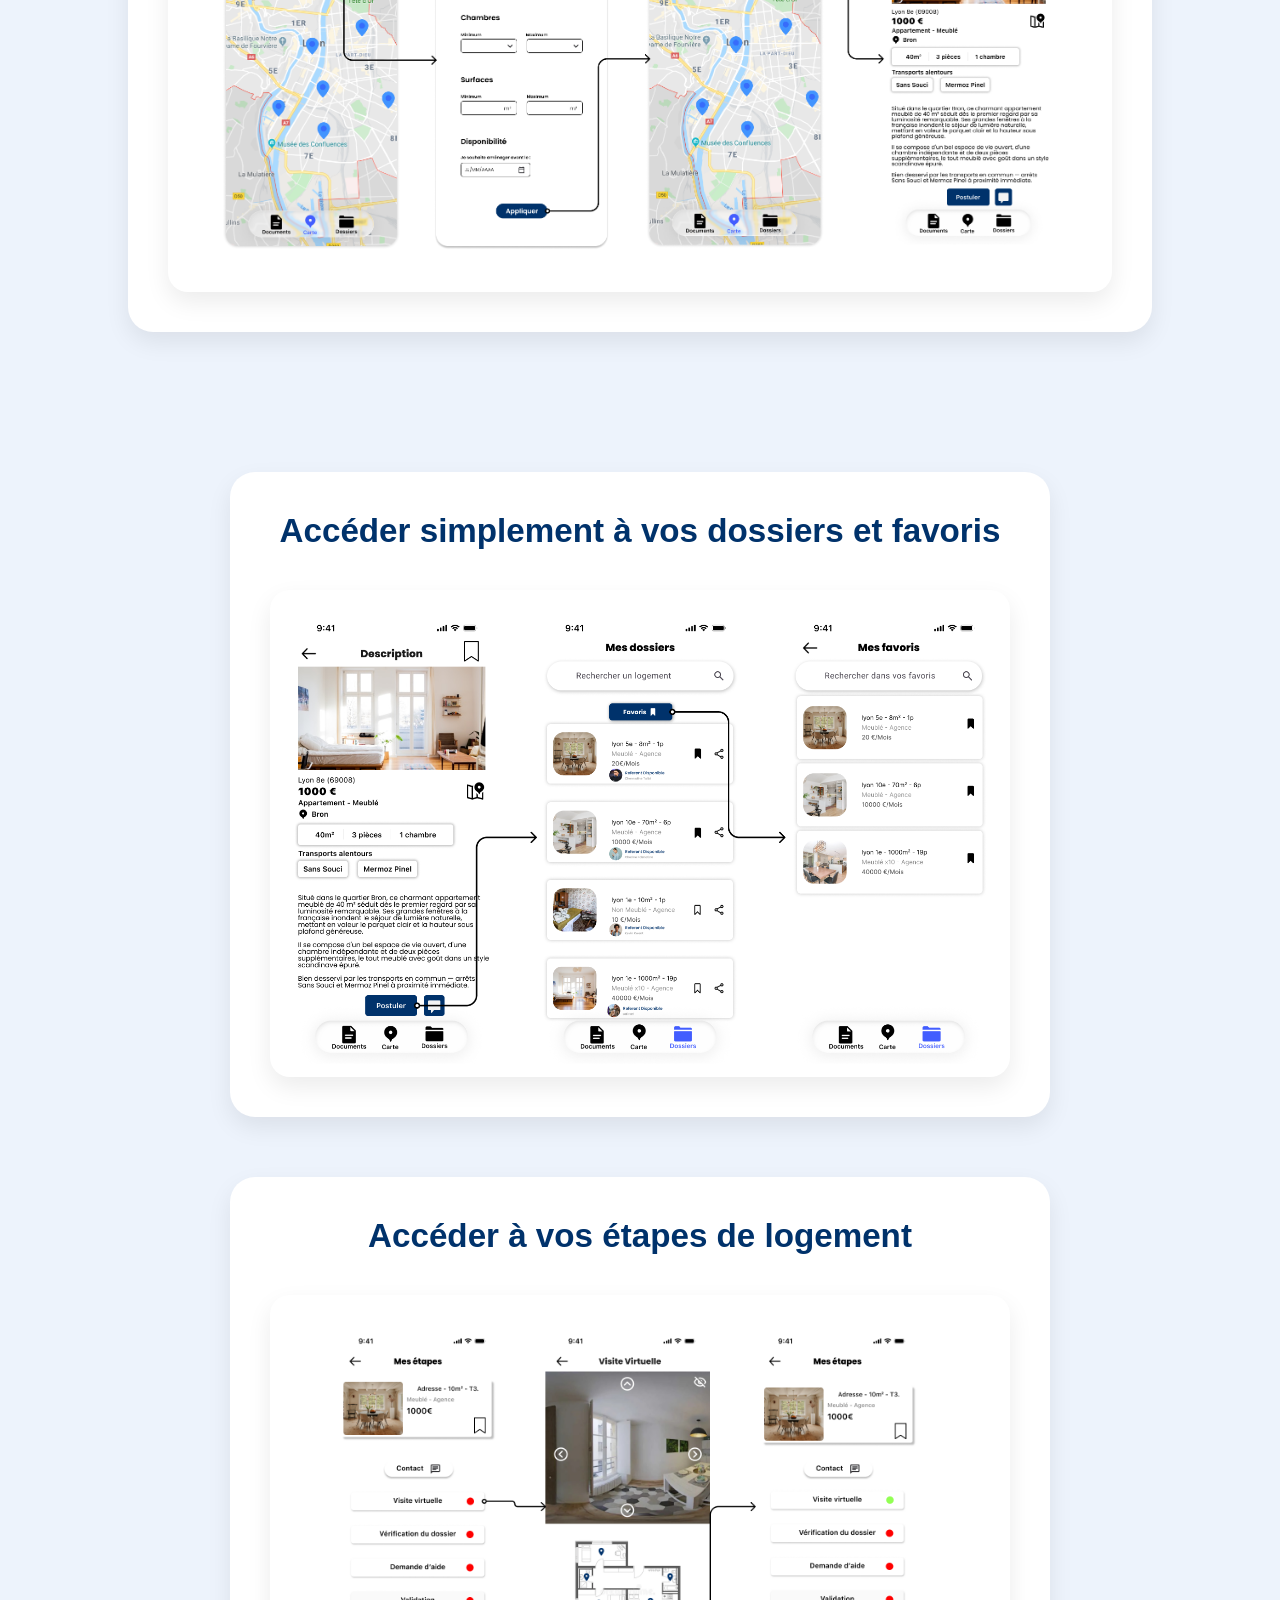
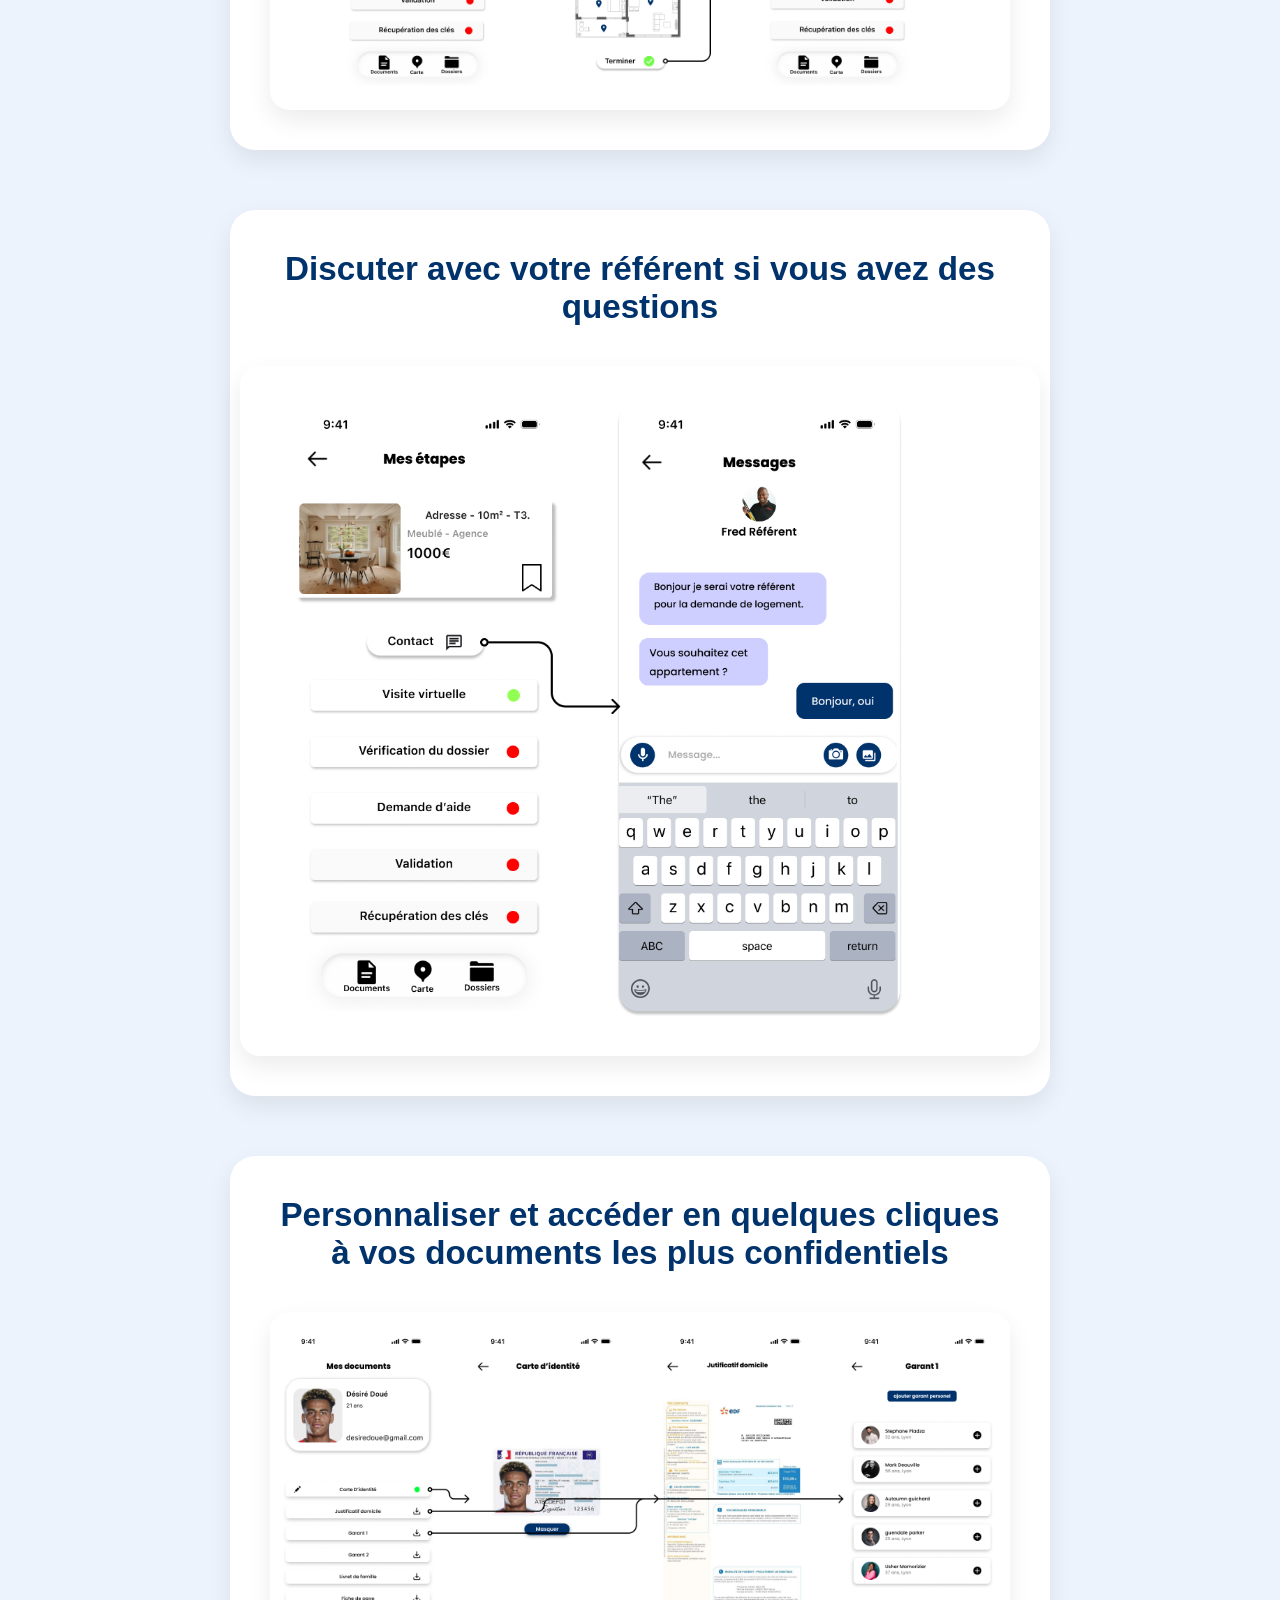
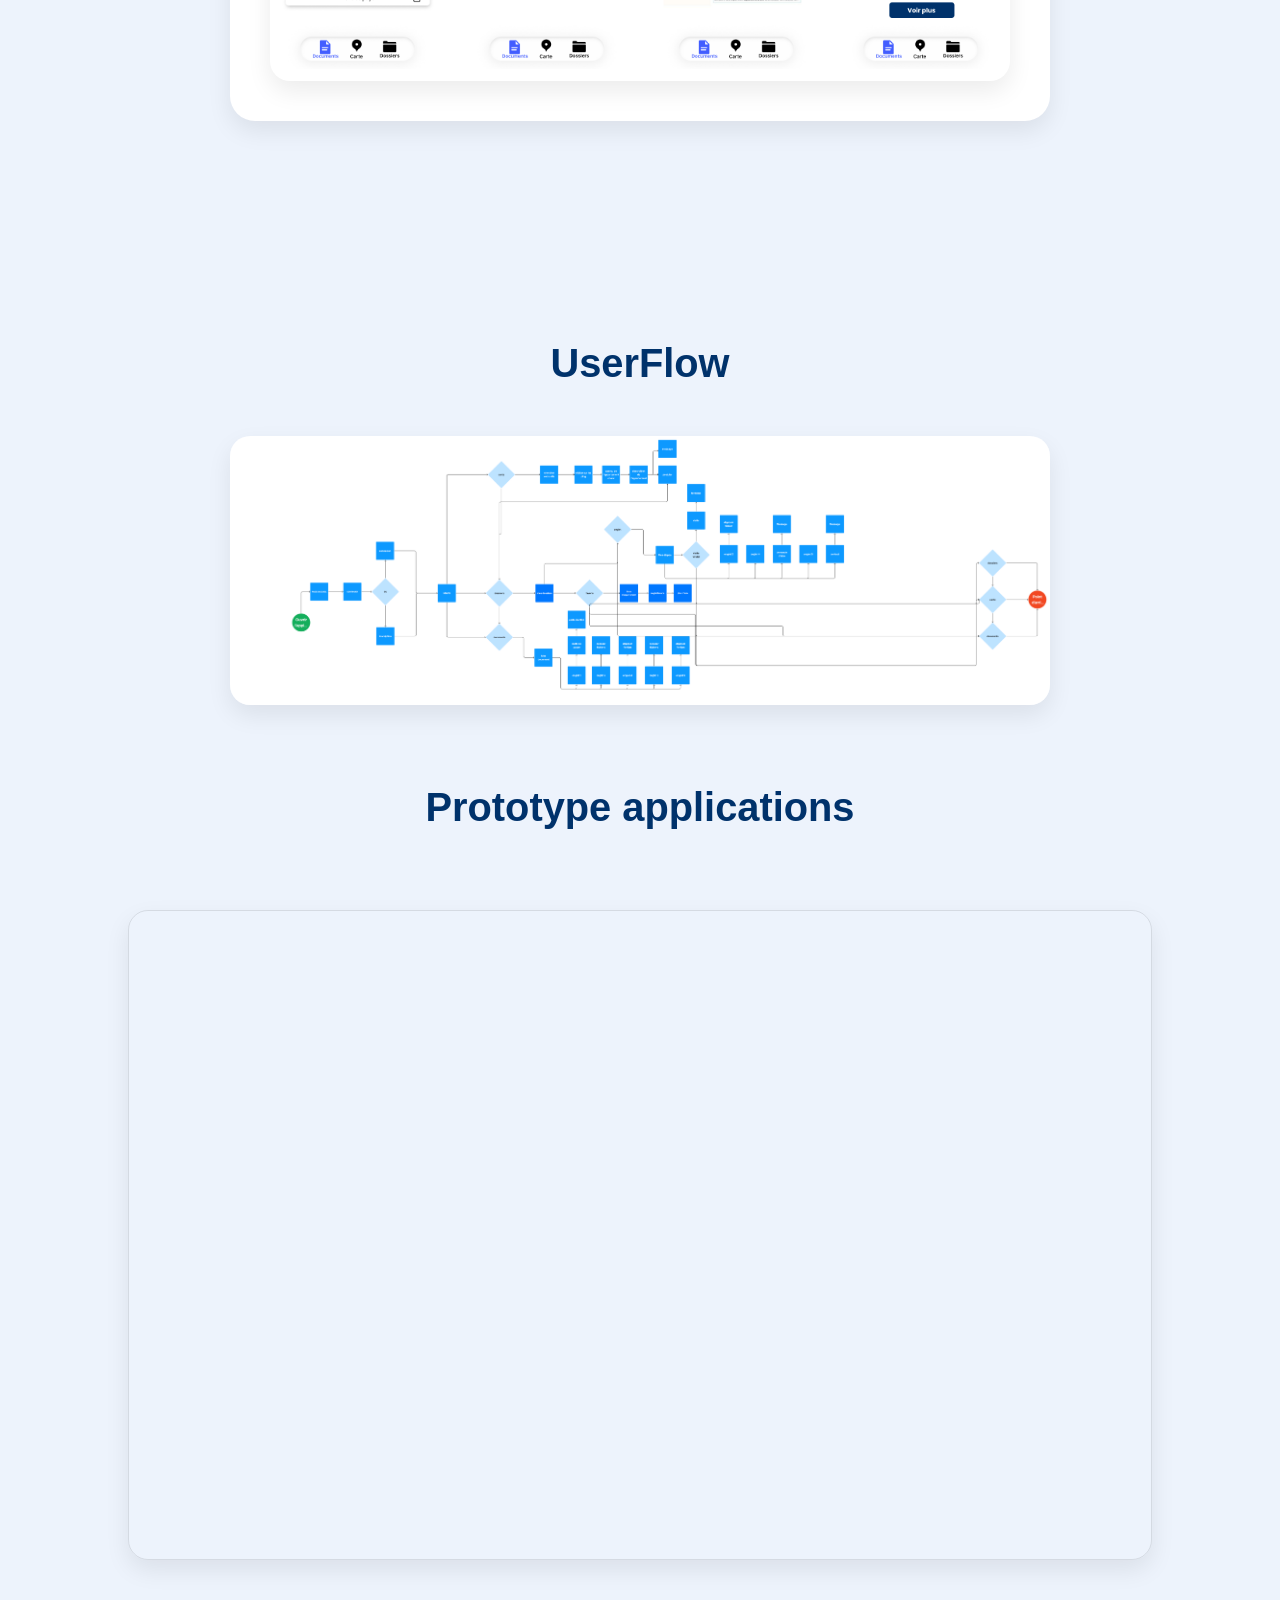
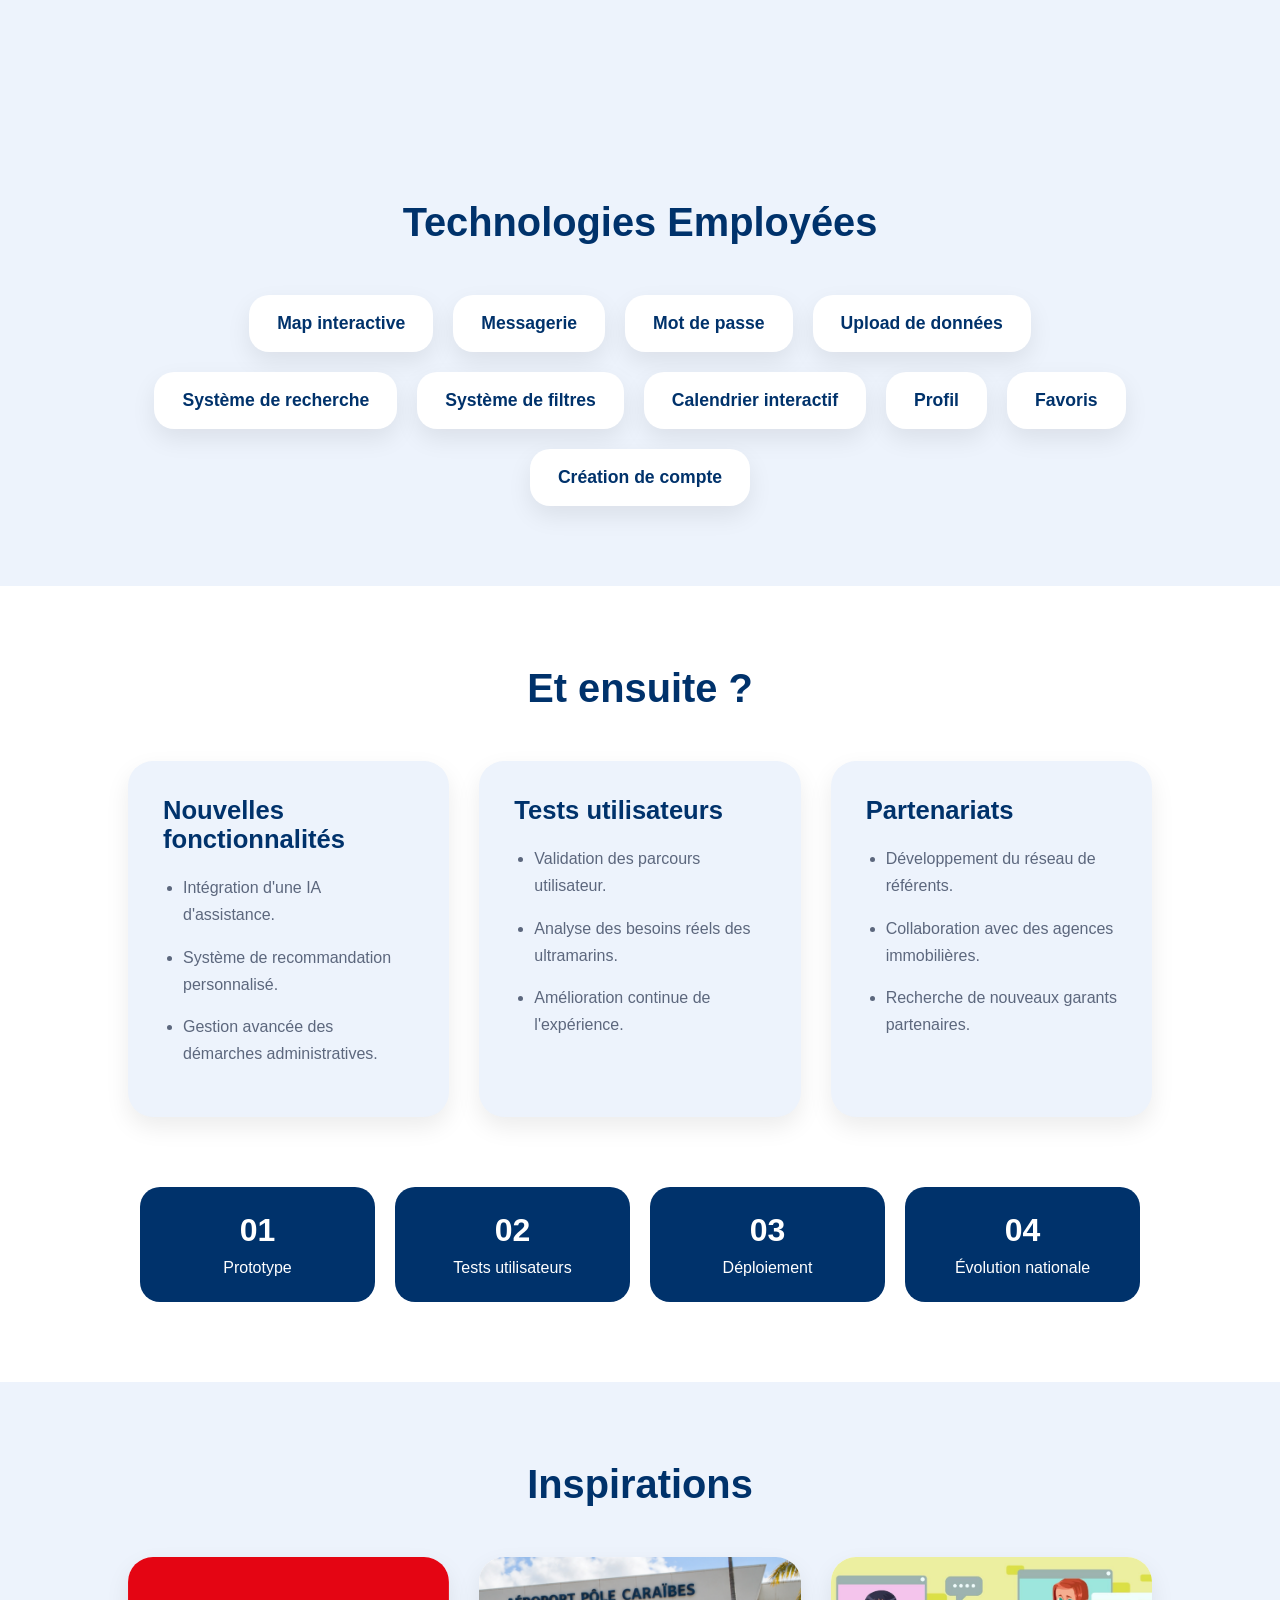
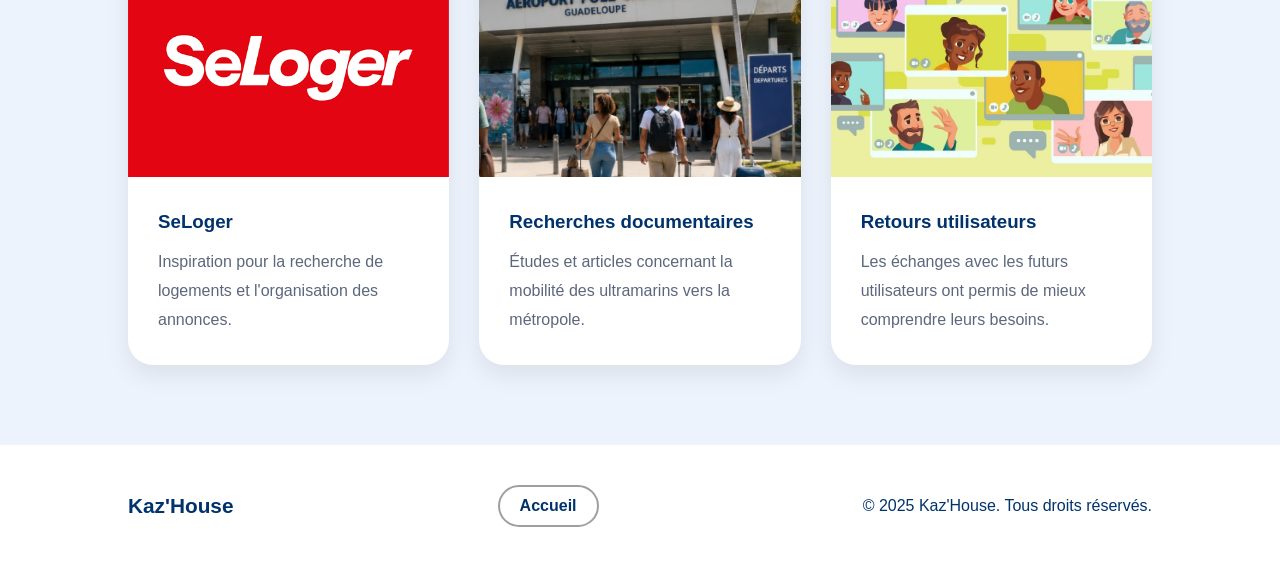
==== commit b343cb26: "Fraude" ====
--- a/pages/documentation/documentation.html
+++ b/pages/documentation/documentation.html
@@ -43,7 +43,7 @@
             <li><a href="">Contexte</a></li>
             <li><a href="">Services</a></li>
             <li><a href="">User Flow</a></li>
-            <li><a href="">Prototype</a></li>
+            <li><a href="#prototype-sommaire">Prototype</a></li>
             <li><a href="">Améliorations</a></li>
         </ul>
     </section>
@@ -115,7 +115,7 @@
             <h2>UserFlow</h2>
             <img src="../../assets/figmaUserflow.png" alt="">
         </section>
-        <h2>Prototype applications</h2>
+        <h2 class="prototype-sommaire">Prototype applications</h2>
         <iframe style="border: 1px solid rgba(0, 0, 0, 0.1);" width="393" height="852" src="https://embed.figma.com/proto/iysvDVxhJqBZxOyCj4x4xF/kaz-home?node-id=725-2071&p=f&scaling=scale-down&content-scaling=fixed&page-id=4%3A27&starting-point-node-id=725%3A2071&embed-host=share%22
         allowfullscreen">
         </iframe>
--- a/pages/documentation/documentation.css
+++ b/pages/documentation/documentation.css
@@ -273,10 +273,11 @@
     display:flex;
     justify-content:center;
     gap:30px;
+    
 }
 
 .images-maquette img{
-    width:1000px;
+    width:100%;
     border-radius:20px;
     box-shadow:0 10px 25px rgba(0,0,0,0.08);
 }
@@ -305,7 +306,6 @@
 
 .wireframe img{
     width:100%;
-    width:1200px;
     border-radius:20px;
     box-shadow:0 10px 25px rgba(0,0,0,0.08);
     display:flex;
@@ -325,7 +325,7 @@
     display:block;
     width:100%;
     max-width:1200px;
-    height:850px;
+    height:650px;
     margin:80px auto;
     border:none;
     border-radius:20px;
